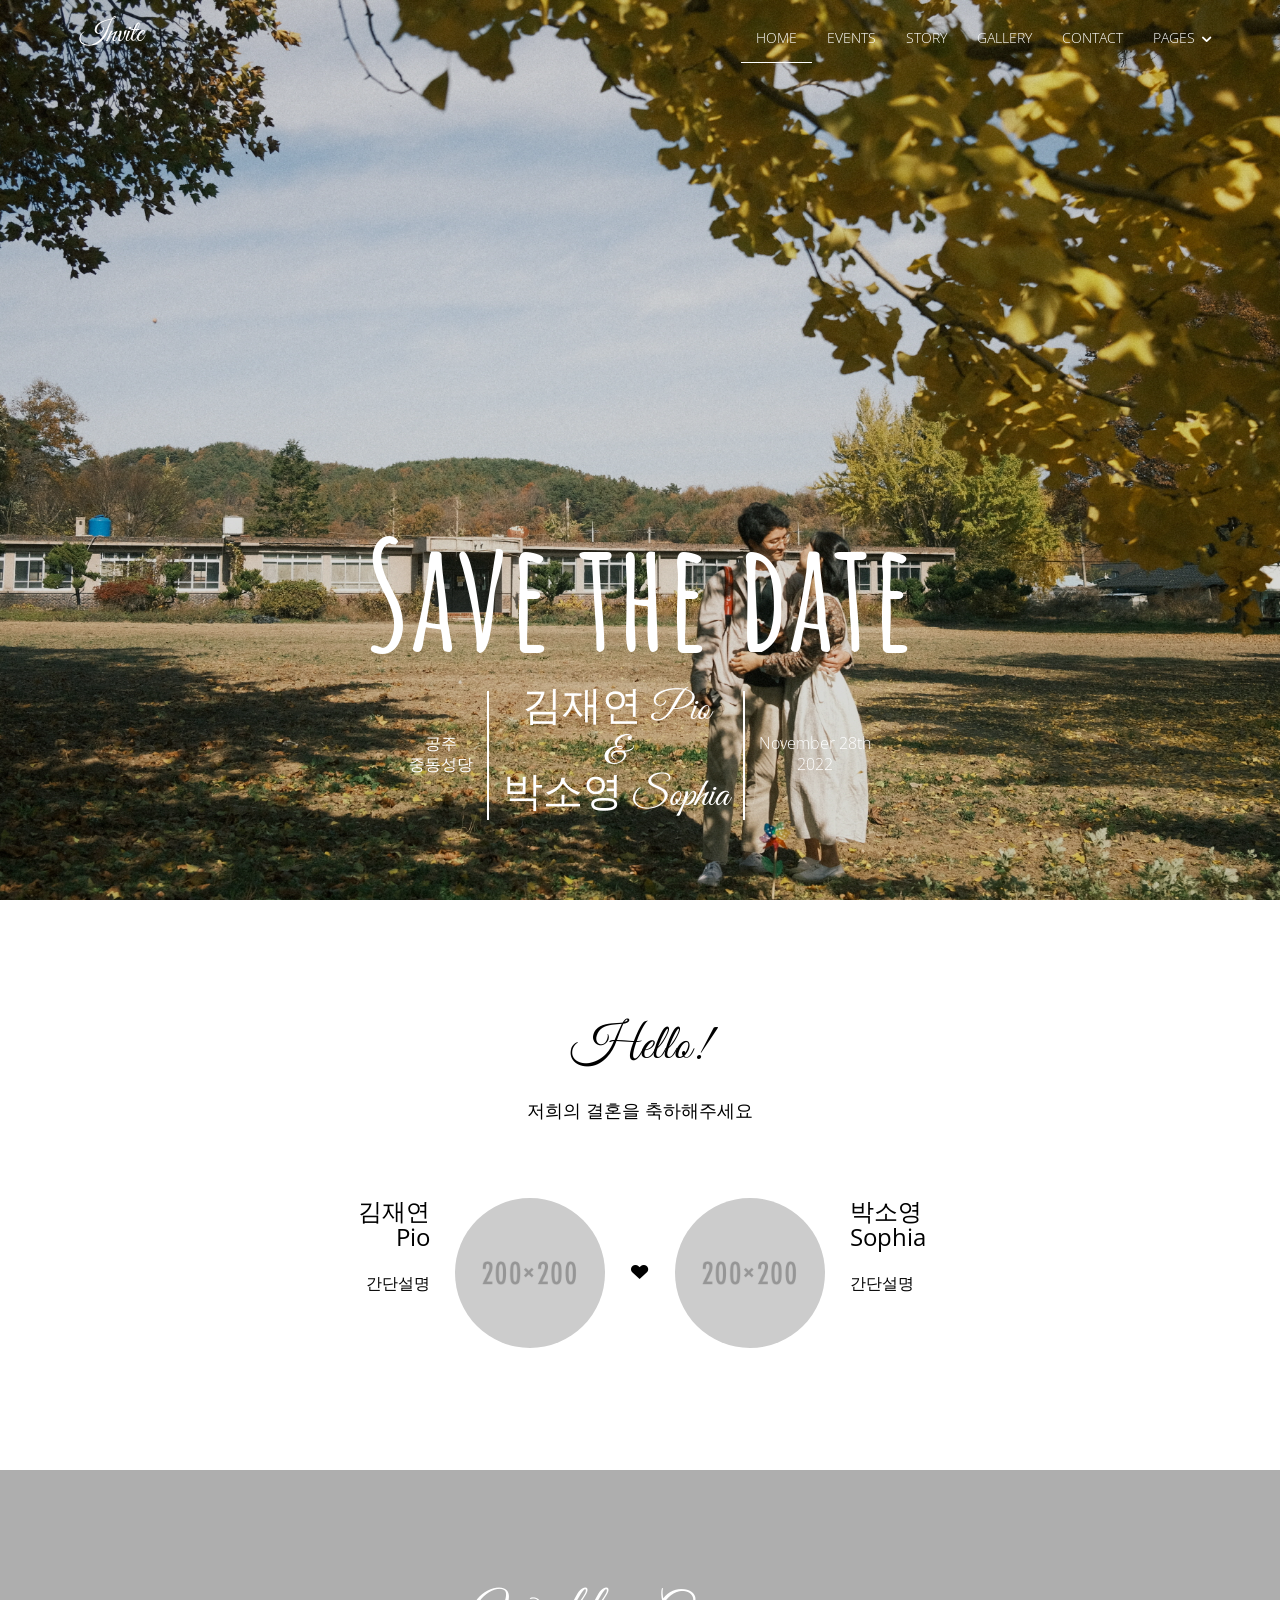
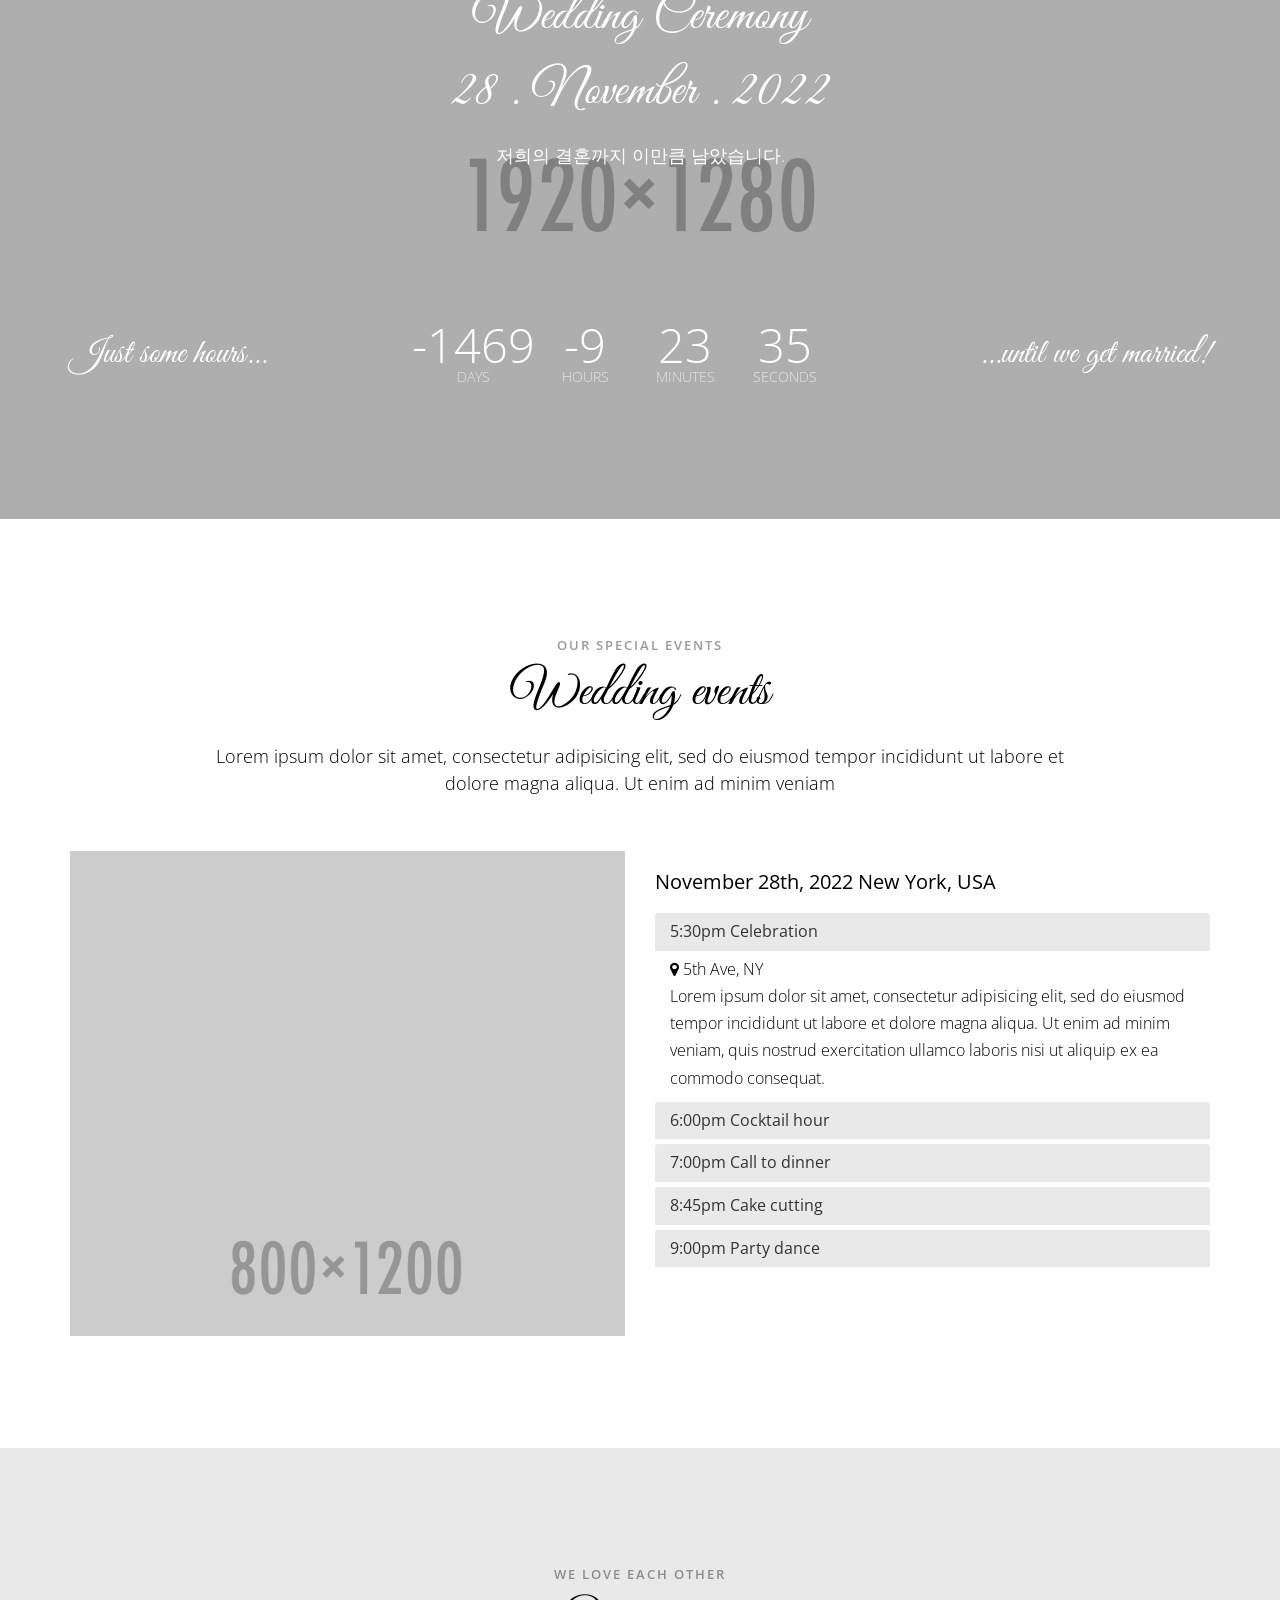
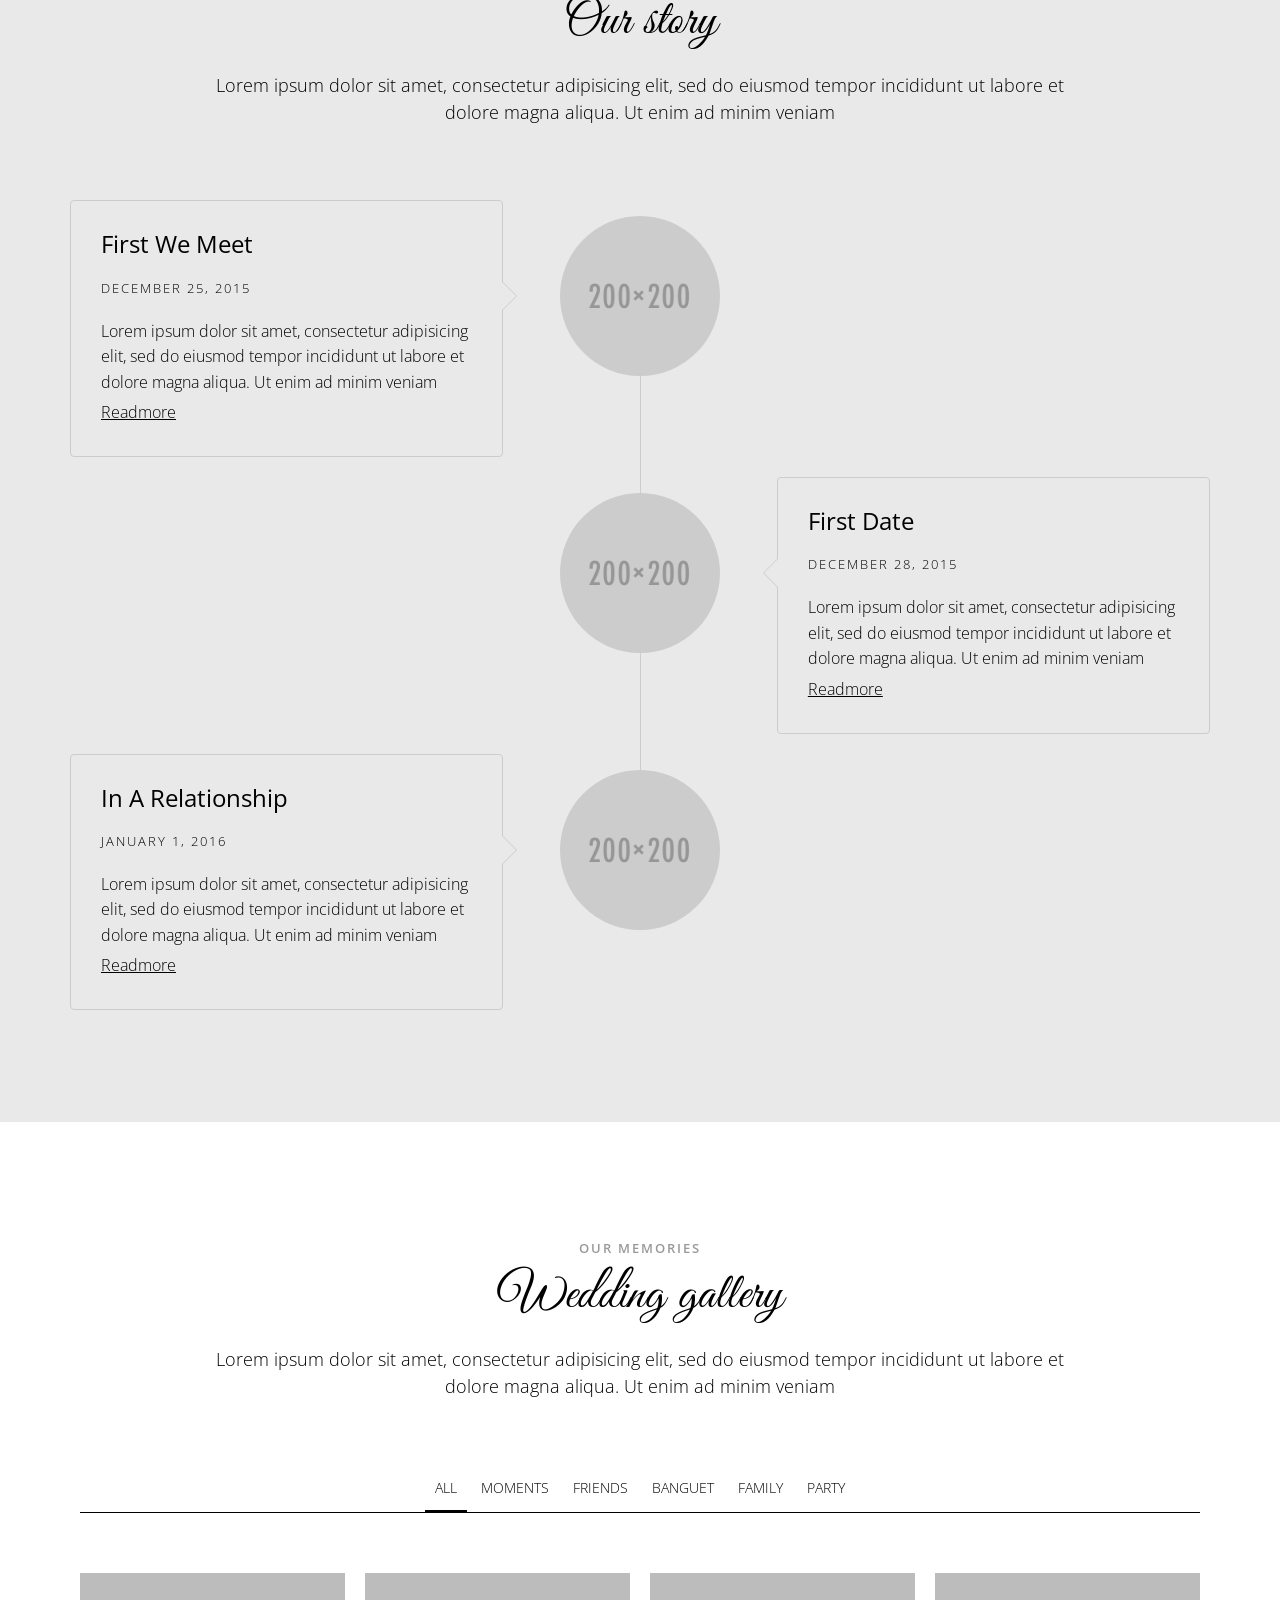
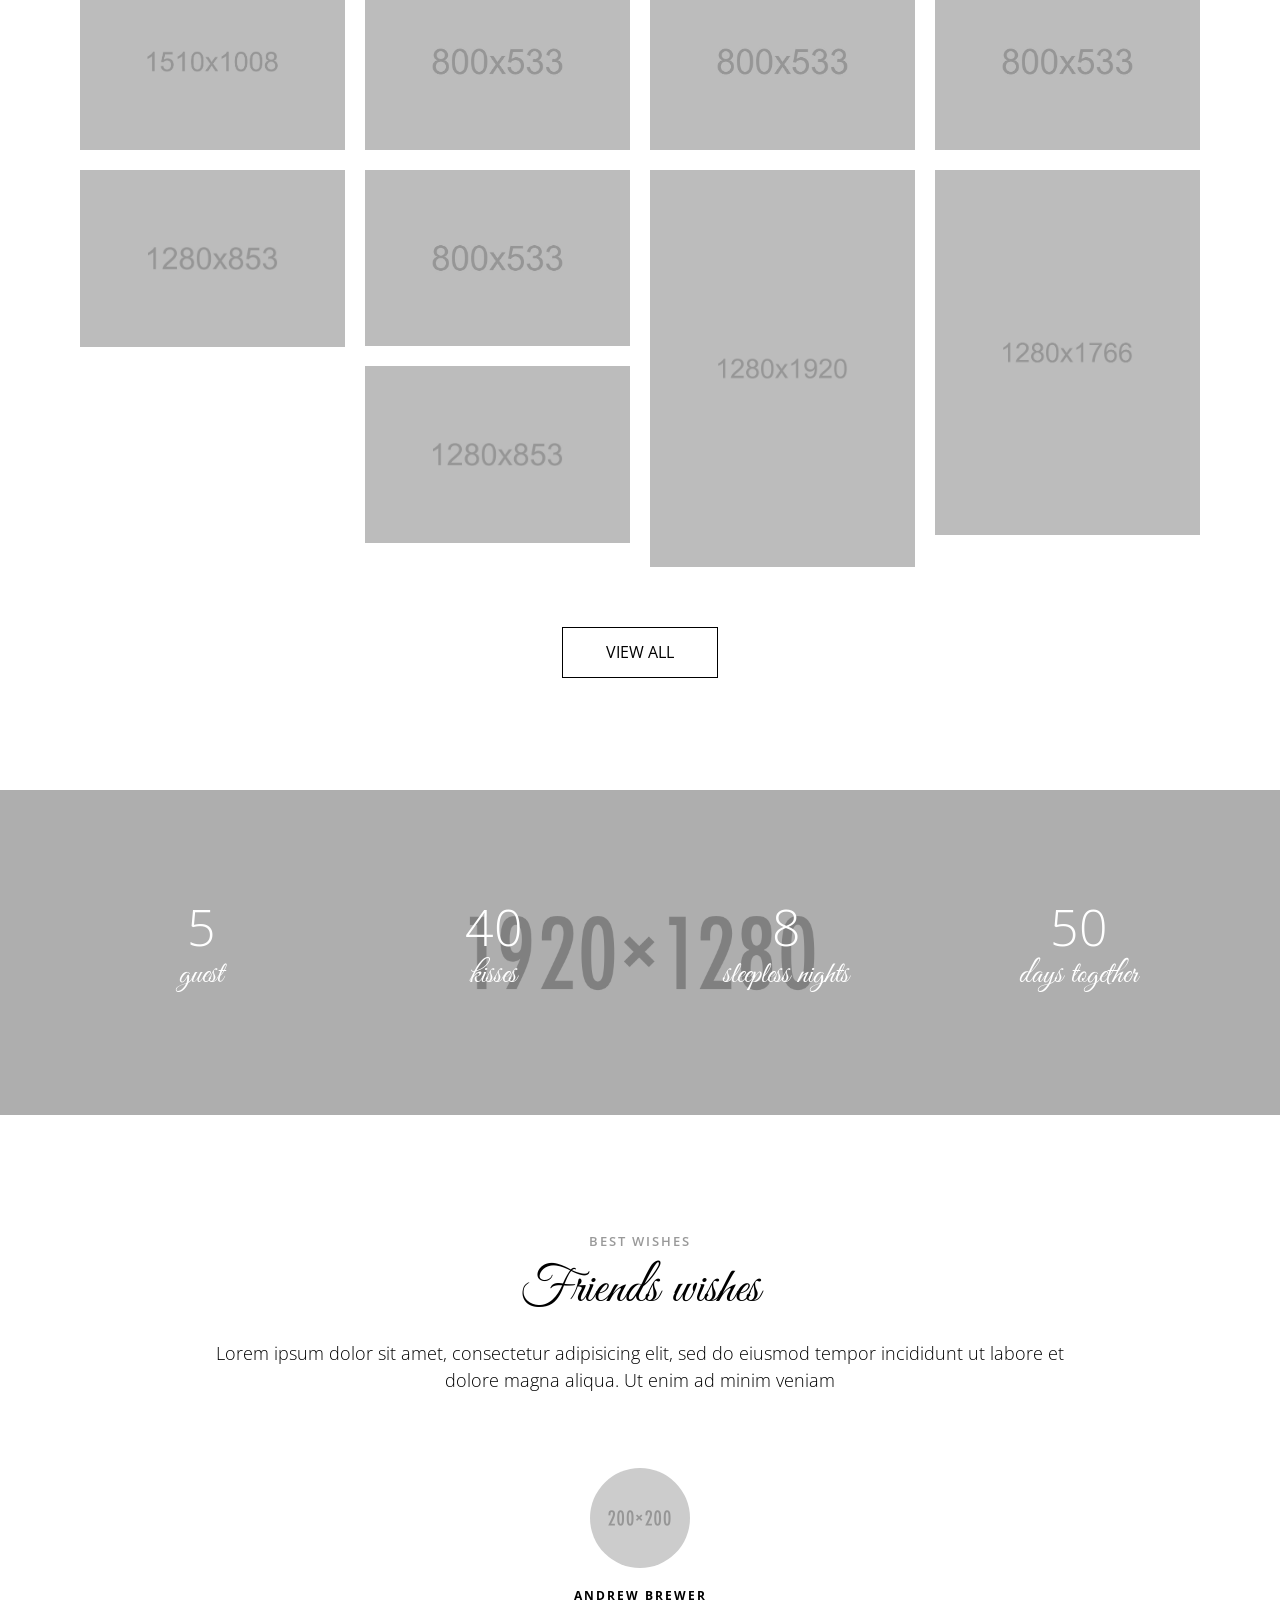
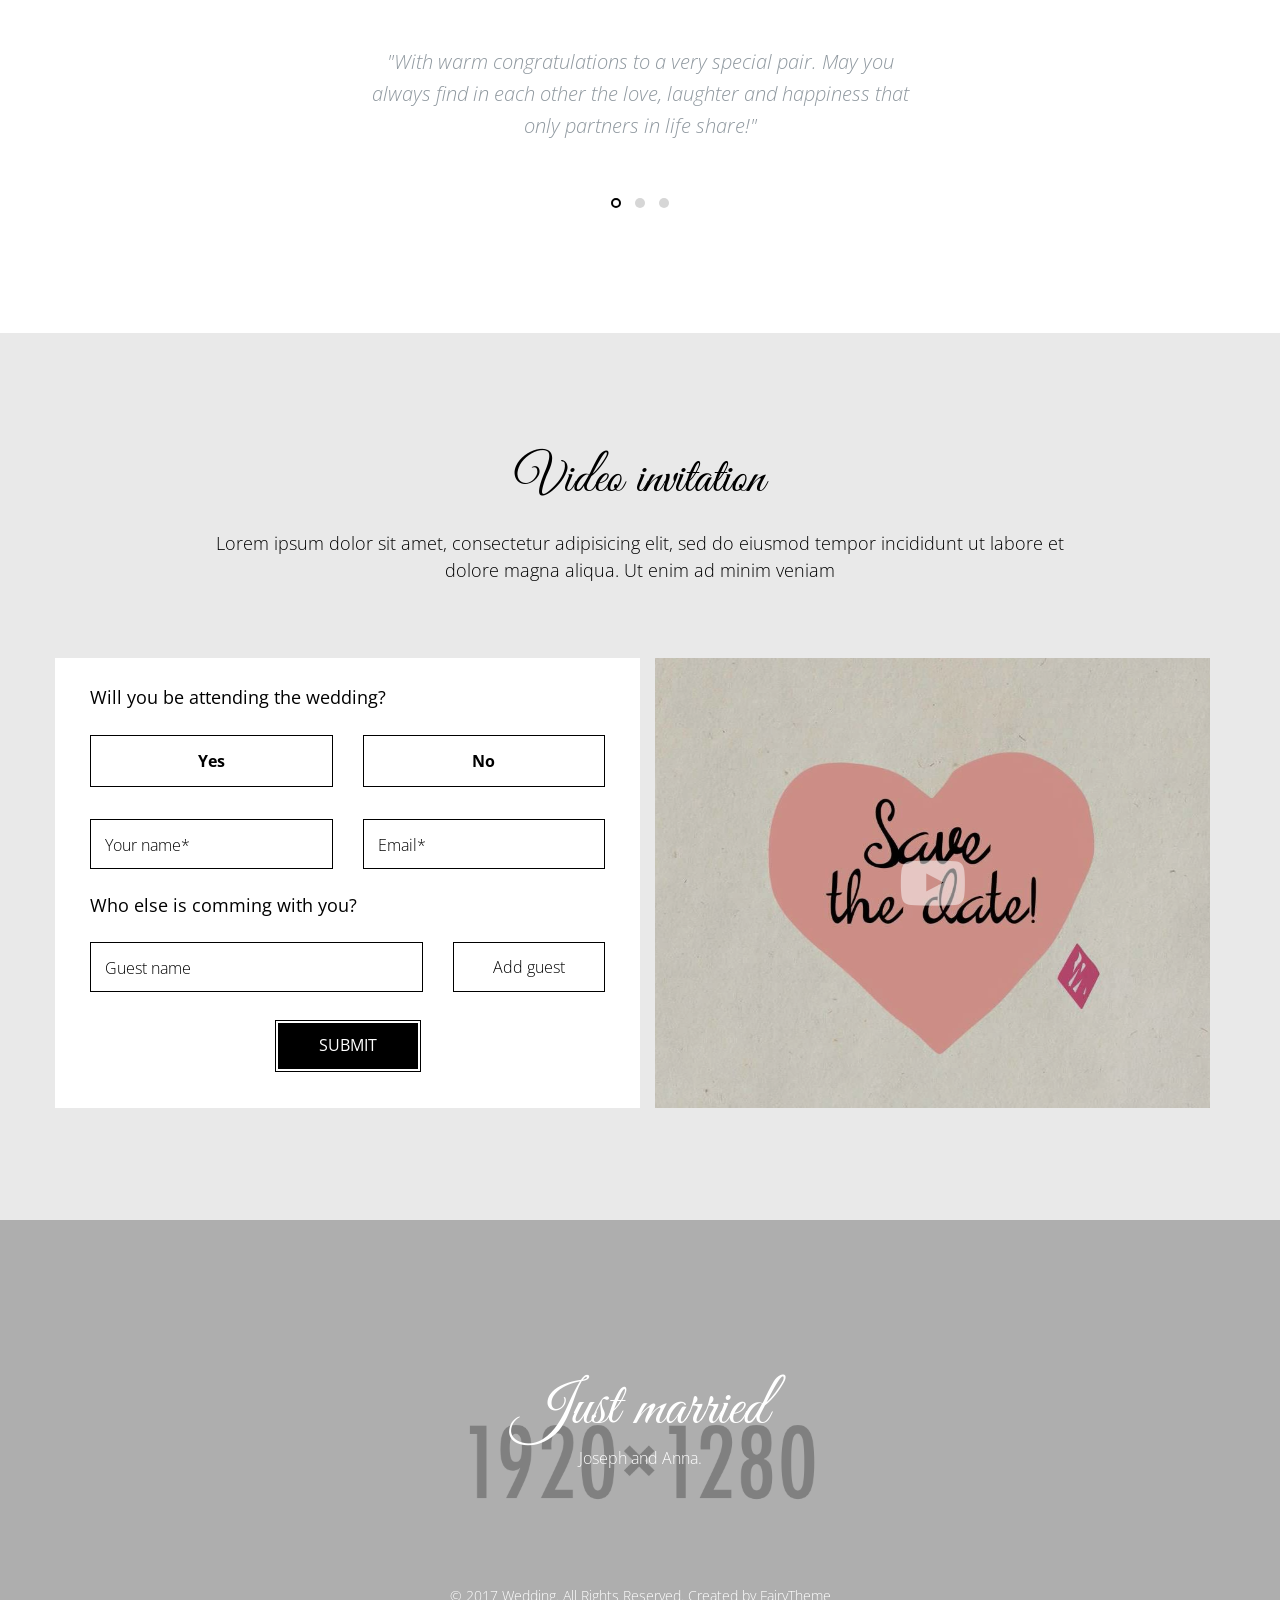
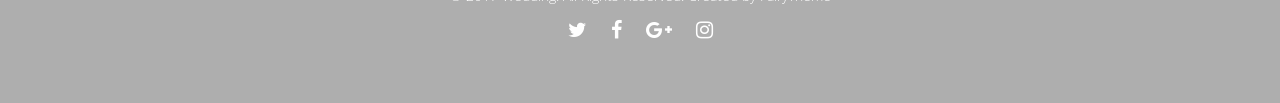
==== index.html @ 5aac1674 "Update index.html" ====
<!DOCTYPE html>
<!--[if lt IE 7]>      <html class="no-js lt-ie9 lt-ie8 lt-ie7"> <![endif]-->
<!--[if IE 7]>         <html class="no-js lt-ie9 lt-ie8"> <![endif]-->
<!--[if IE 8]>         <html class="no-js lt-ie9"> <![endif]-->
<!--[if gt IE 8]><!--> <html class="no-js"> <!--<![endif]-->
	<head>
	<meta charset="utf-8">
	<meta http-equiv="X-UA-Compatible" content="IE=edge">
	<title>박소영❤️김재연 - 우리 결혼해요</title>
	<meta name="viewport" content="width=device-width, initial-scale=1">
	<meta name="description" content="" />
	<meta name="keywords" content="" />
	<meta name="author" content="" />

	<!-- Facebook and Twitter integration -->
	<meta property="og:title" content=""/>
	<meta property="og:image" content=""/>
	<meta property="og:url" content=""/>
	<meta property="og:site_name" content=""/>
	<meta property="og:description" content=""/>
	<meta name="twitter:title" content="" />
	<meta name="twitter:image" content="" />
	<meta name="twitter:url" content="" />
	<meta name="twitter:card" content="" />

	<link href="https://fonts.googleapis.com/css2?family=Open+Sans:wght@300;400&display=swap" rel="stylesheet">
	<link href='https://fonts.googleapis.com/css?family=Pacifico%7CWork+Sans:400,300,600,400italic,700%7CAmatic+SC:400,700&amp;subset=latin-ext' rel='stylesheet' type='text/css'>	
	<!-- Animate.css -->
	<link rel="stylesheet" href="css/vendor/animate.css">
	<!-- Icomoon Icon Fonts-->
	<link rel="stylesheet" href="css/vendor/icomoon.css">
	<link rel="stylesheet" type="text/css" href="fonts/font-awesome-4.7.0/css/font-awesome.min.css">
	<!-- Bootstrap  -->
	<link rel="stylesheet" href="css/vendor/bootstrap.min.css">
	<!-- Magnific Popup -->
	<link rel="stylesheet" href="css/vendor/magnific-popup.css">
	<!-- Owl Carousel  -->
	<link rel="stylesheet" href="css/vendor/owl.carousel.min.css">
	<link rel="stylesheet" href="css/vendor/owl.theme.default.min.css">
	<!-- Lightbox -->
	<link rel="stylesheet" href="css/vendor/lightbox.min.css">

	<!-- Theme style  -->
	<link rel="stylesheet" href="css/main.css">

	</head>

<body data-spy="scroll" data-target=".navbar" data-offset="50">
	<div class="loader"></div>
	<div class="main">
		<!-- Navigation -->
		<nav class="navbar" data-spy="affix" data-options="scrolltop:false">
			<div class="container">
				<div class="row">
					<div class="col-xs-2">
						<div id="logo"><a href="index.html">Invite</a></div>
					</div>
					<div class="col-xs-10 menu-2">
						<ul class="nav navbar-nav navbar-right">
							<li class="active">
								<a class="page-scroll" href="#header">Home</a>
							</li>
							<li>
								<a class="page-scroll" href="#events">Events</a>
							</li>
							<li>
								<a class="page-scroll" href="#couple-story">Story</a>
							</li>
							<li>
								<a class="page-scroll" href="#gallery">Gallery</a>
							</li>
							<li>
								<a class="page-scroll" href="#invitation">Contact</a>
							</li>
							<li class="has-dropdown">
								<a href="#">Pages</a>
								<ul class="dropdown">
									<li><a href="about.html">About us</a></li>
									<li><a href="gallery.html">Gallery</a></li>
									<li><a href="rsvp.html">RSVP</a></li>
									<li><a href="gallery-single.html">Single Albom</a></li>
									<li><a href="blog.html">Blog page</a></li>
									<li><a href="single-post.html">Post with aside</a></li>
									<li><a href="single-post-2.html">Post without aside</a></li>
								</ul>
							</li>
						</ul>
					</div>
				</div>
			</div>
		</nav>
		<!-- Header -->
		<section id="header" class="cover" data-parallax="scroll" data-image-src="img/header-bg.jpg">
			<div class="overlay"></div>
			<div class="container">
				<div class="row">
					<div class="col-md-12 text-center">
						<div class="display-t">
							<div class="display-tc animated">
								<h1>Save the date</h1>
								<div class="banner-text">
									<span class="banner-text_city"><br><br>공주 <br>중동성당</span>
									<span class="banner-text_names">김재연 Pio<br>&<br>박소영 Sophia</span>
									<span class="banner-text_date"><br><br>November 28th <br>2022</span>
								</div>
							</div>
						</div>
					</div>
				</div>
			</div>
		</section>
		<!-- Section About-us -->
		<section id="couple" class="section couple">
			<div class="container">
				<div class="row">
					<div class="col-md-12 text-center heading">
						<h2>Hello!</h2>
						<p>저희의 결혼을 축하해주세요</p>
					</div>
				</div>
				<div class="row couple-wrap">
					<div class="groom-wrap col-md-6 clearfix">
						<div class="groom">
							<img src="img/groom.jpg" alt="groom" class="img-responsive">
						</div>
						<div class="desc-groom">
							<h3>김재연<br>Pio</h3>
							<p>간단설명</p>
						</div>
					</div>
					<p class="heart text-center"><i class="icon-heart2"></i></p>
					<div class="bride-wrap col-md-6">
						<div class="bride">
							<img src="img/bride.jpg" alt="groom" class="img-responsive">
						</div>
						<div class="desc-bride">
							<h3>박소영<br>Sophia</h3>
							<p>간단설명</p>
						</div>
					</div>
				</div>
			</div>
		</section>
		<!-- Section Countdown -->
		<section class="countdown bg section text-center">
			<div class="overlay"></div>
			<div class="container">
				<div class="row">
					<div class="heading col-sm-12">
						<h2>Wedding Ceremony<br>
							28 . November . 2022
						</h2>
						<p>저희의 결혼까지 이만큼 남았습니다. </p>
					</div>
					<div class="col-sm-12">
						<div id="timer" class="timer text-center">
							<div class="timer-item timer-item_text">
								Just some hours...
							</div>
							<div class="timer-item_digits">
								<div class="timer-item">
									<div>
										<span class="days digit"></span>
										<div class="smalltext">days</div>
									</div>
								</div>
								<div class="timer-item">
									<div>
										<span class="hours digit"></span>
										<div class="smalltext">hours</div>
									</div>
								</div>
								<div class="timer-item">
									<div>
										<span class="minutes digit"></span>
										<div class="smalltext">minutes</div>
									</div>
								</div>
								<div class="timer-item">
									<div>
										<span class="seconds digit"></span>
										<div class="smalltext">seconds</div>
									</div>
								</div>
							</div>
							<div class="timer-item timer-item_text">
								...until we get married!
							</div>
						</div>
					</div>
				</div>
			</div>
		</section>
		<!-- Section Events -->
		<section id="events" class="events-accordion section">
			<div class="container">
				<div class="row">
					<div class="col-md-12 text-center heading">
						<span>Our Special Events</span>
						<h2>Wedding events</h2>
						<p>Lorem ipsum dolor sit amet, consectetur adipisicing elit, sed do eiusmod tempor incididunt ut labore et dolore magna aliqua. Ut enim ad minim veniam</p>
					</div>
				</div>
				<div class="row">
					<div class="col-sm-6">
						<div class="panel-group" id="accordion-img">
							<div class="panel panel-default">
								<div id="collapse10" class="panel-collapse collapse in">
									<img src="img/event1.jpg" alt="">
								</div>
							</div>
							<div class="panel panel-default">
								<div id="collapse20" class="panel-collapse collapse">
									<img src="img/event2.jpg" alt="">
								</div>
							</div>
							<div class="panel panel-default">
								<div id="collapse30" class="panel-collapse collapse">
									<img src="img/event3.jpg" alt="">
								</div>
							</div>
							<div class="panel panel-default">
								<div id="collapse40" class="panel-collapse collapse">
									<img src="img/event4.jpg" alt="">
								</div>
							</div>
							<div class="panel panel-default">
								<div id="collapse50" class="panel-collapse collapse">
									<img src="img/event5.jpg" alt="">
								</div>
							</div>
						</div>
					</div>
					<div class="col-sm-6">
						<h3>November 28th, 2022 New York, USA</h3>
						<div class="panel-group" id="accordion">
							<div class="panel panel-default">
								<div class="panel-heading">
									<h4 class="panel-title">
									<a data-toggle="collapse" data-parent="#accordion" href="#collapse1">
									5:30pm Celebration</a>
									</h4>
								</div>
								<div id="collapse1" class="panel-collapse collapse in">
									<div class="panel-place">
										<i class="fa fa-map-marker" aria-hidden="true"></i>
										<span>5th Ave, NY</span>
									</div>
									<div class="panel-body">
									Lorem ipsum dolor sit amet, consectetur adipisicing elit,
									sed do eiusmod tempor incididunt ut labore et dolore magna aliqua. Ut enim ad
									minim veniam, quis nostrud exercitation ullamco laboris nisi ut aliquip ex ea
									commodo consequat.</div>
								</div>
							</div>
							<div class="panel panel-default">
								<div class="panel-heading">
									<h4 class="panel-title">
									<a data-toggle="collapse" data-parent="#accordion" href="#collapse2">
									6:00pm Cocktail hour</a>
									</h4>
								</div>
								<div id="collapse2" class="panel-collapse collapse">
									<div class="panel-place">
										<i class="fa fa-map-marker" aria-hidden="true"></i>
										<span>5th Ave, NY</span>
									</div>
									<div class="panel-body">Lorem ipsum dolor sit amet, consectetur adipisicing elit,
									sed do eiusmod tempor incididunt ut labore et dolore magna aliqua. Ut enim ad
									minim veniam, quis nostrud exercitation ullamco laboris nisi ut aliquip ex ea
									commodo consequat.</div>
								</div>
							</div>
							<div class="panel panel-default">
								<div class="panel-heading">
									<h4 class="panel-title">
									<a data-toggle="collapse" data-parent="#accordion" href="#collapse3">
									7:00pm Call to dinner</a>
									</h4>
								</div>
								<div id="collapse3" class="panel-collapse collapse">
									<div class="panel-place">
										<i class="fa fa-map-marker" aria-hidden="true"></i>
										<span>5th Ave, NY</span>
									</div>
									<div class="panel-body">Lorem ipsum dolor sit amet, consectetur adipisicing elit,
									sed do eiusmod tempor incididunt ut labore et dolore magna aliqua. Ut enim ad
									minim veniam, quis nostrud exercitation ullamco laboris nisi ut aliquip ex ea
									commodo consequat.</div>
								</div>
							</div>
							<div class="panel panel-default">
								<div class="panel-heading">
									<h4 class="panel-title">
									<a data-toggle="collapse" data-parent="#accordion" href="#collapse4">
									8:45pm Cake cutting</a>
									</h4>
								</div>
								<div id="collapse4" class="panel-collapse collapse">
									<div class="panel-place">
										<i class="fa fa-map-marker" aria-hidden="true"></i>
										<span>5th Ave, NY</span>
									</div>
									<div class="panel-body">Lorem ipsum dolor sit amet, consectetur adipisicing elit,
									sed do eiusmod tempor incididunt ut labore et dolore magna aliqua. Ut enim ad
									minim veniam, quis nostrud exercitation ullamco laboris nisi ut aliquip ex ea
									commodo consequat.</div>
								</div>
							</div>
							<div class="panel panel-default">
								<div class="panel-heading">
									<h4 class="panel-title">
									<a data-toggle="collapse" data-parent="#accordion" href="#collapse5">
									9:00pm Party dance</a>
									</h4>
								</div>
								<div id="collapse5" class="panel-collapse collapse">
									<div class="panel-place">
										<i class="fa fa-map-marker" aria-hidden="true"></i>
										<span>5th Ave, NY</span>
									</div>
									<div class="panel-body">Lorem ipsum dolor sit amet, consectetur adipisicing elit,
									sed do eiusmod tempor incididunt ut labore et dolore magna aliqua. Ut enim ad
									minim veniam, quis nostrud exercitation ullamco laboris nisi ut aliquip ex ea
									commodo consequat.</div>
								</div>
							</div>
						</div>
					</div>
				</div>
			</div>
		</section>
		<!-- Section Our-story -->
		<section id="couple-story" class="section couple-story section-gray">
			<div class="container">
				<div class="row">
					<div class="col-md-12 text-center heading">
						<span>We Love Each Other</span>
						<h2>Our story</h2>
						<p>Lorem ipsum dolor sit amet, consectetur adipisicing elit, sed do eiusmod tempor incididunt ut labore et dolore magna aliqua. Ut enim ad minim veniam</p>
					</div>
				</div>
				<div class="row">
					<div class="col-md-12 col-md-offset-0">
						<ul class="timeline animate-box">
							<li class="timeline-item animate-box">
								<div class="timeline-badge">
									<img src="img/story-1.jpg" alt="">
								</div>
								<div class="timeline-panel">
									<div class="timeline-heading">
										<h3 class="timeline-title">First We Meet</h3>
										<span class="date">December 25, 2015</span>
									</div>
									<div class="timeline-body">
										<p>Lorem ipsum dolor sit amet, consectetur adipisicing elit, sed do eiusmod tempor incididunt ut labore et dolore magna aliqua. Ut enim ad minim veniam</p>
									</div>
									<a href="single-post.html" class="timeline-readmore">Readmore</a>
								</div>
							</li>
							<li class="timeline-item animate-box">
								<div class="timeline-badge">
									<img src="img/story-2.jpg" alt="">
								</div>
								<div class="timeline-panel">
									<div class="timeline-heading">
										<h3 class="timeline-title">First Date</h3>
										<span class="date">December 28, 2015</span>
									</div>
									<div class="timeline-body">
										<p>Lorem ipsum dolor sit amet, consectetur adipisicing elit, sed do eiusmod tempor incididunt ut labore et dolore magna aliqua. Ut enim ad minim veniam</p>
									</div>
									<a href="single-post.html" class="timeline-readmore">Readmore</a>
								</div>
							</li>
							<li class="timeline-item animate-box">
								<div class="timeline-badge">
									<img src="img/story-3.jpg" alt="">
								</div>
								<div class="timeline-panel">
									<div class="timeline-heading">
										<h3 class="timeline-title">In A Relationship</h3>
										<span class="date">January 1, 2016</span>
									</div>
									<div class="timeline-body">
										<p>Lorem ipsum dolor sit amet, consectetur adipisicing elit, sed do eiusmod tempor incididunt ut labore et dolore magna aliqua. Ut enim ad minim veniam</p>
									</div>
									<a href="single-post.html" class="timeline-readmore">Readmore</a>
								</div>
							</li>
						</ul>
					</div>
				</div>
			</div>
		</section>
		<!-- Section Gallery -->
		<section id="gallery" class="section gallery">
			<div class="container">
				<div class="row">
					<div class="col-md-12 text-center heading">
						<span>Our Memories</span>
						<h2>Wedding gallery</h2>
						<p>Lorem ipsum dolor sit amet, consectetur adipisicing elit, sed do eiusmod tempor incididunt ut labore et dolore magna aliqua. Ut enim ad minim veniam</p>
					</div>
				</div>
				<div class="row">
					<div class="col-sm-12">
						<div class="button-group filters-button-group">
							<button class="button is-checked" data-filter="*">All</button>
							<button class="button" data-filter=".moments">moments</button>
							<button class="button" data-filter=".friends">friends</button>
							<button class="button" data-filter=".banguet">banguet</button>
							<button class="button" data-filter=".family">family</button>
							<button class="button" data-filter=".party">party</button>
						</div>
						<div class="grid grid--margin">
							<div class="grid-sizer"></div>
							<div class="grid-item grid-item--width moments friends">
								<a href="img/gallery-1.jpg" data-lightbox="roadtrip">
									<img src="img/gallery-1.jpg" alt="gallery">
								</a>
							</div>
							<div class="grid-item moments banguet party">
								<a href="img/gallery-2.jpg" data-lightbox="roadtrip">
									<img src="img/gallery-2.jpg" alt="gallery">
								</a>
							</div>
							<div class="grid-item friends moments party">
								<a href="img/gallery-3.jpg" data-lightbox="roadtrip">
									<img src="img/gallery-3.jpg" alt="gallery">
								</a>
							</div>
							<div class="grid-item banguet family">
								<a href="img/gallery-4.jpg" data-lightbox="roadtrip">
									<img src="img/gallery-4.jpg" alt="gallery">
								</a>
							</div>
							<div class="grid-item friends family">
								<a href="img/gallery-5.jpg" data-lightbox="roadtrip">
									<img src="img/gallery-5.jpg" alt="gallery">
								</a>
							</div>
							<div class="grid-item family party">
								<a href="img/gallery-10.jpg" data-lightbox="roadtrip">
									<img src="img/gallery-10.jpg" alt="gallery">
								</a>
							</div>
							<div class="grid-item moments family">
								<a href="img/gallery-7.jpg" data-lightbox="roadtrip">
									<img src="img/gallery-7.jpg" alt="gallery">
								</a>
							</div>
							<div class="grid-item banguet family">
								<a href="img/gallery-8.jpg" data-lightbox="roadtrip">
									<img src="img/gallery-8.jpg" alt="gallery">
								</a>
							</div>
							<div class="grid-item friends party">
								<a href="img/gallery-9.jpg" data-lightbox="roadtrip">
									<img src="img/gallery-9.jpg" alt="gallery">
								</a>
							</div>
						</div>
					</div>
					<div class="text-center">
						<a href="gallery-single.html" class="btn btn-outline btn-lg">View all</a>
					</div>
				</div> <!-- /.row -->
			</div>
		</section>
		<!-- Section Counter -->
		<section id="counter" class="section bg counter">
			<div class="overlay"></div>
			<div class="container">
				<div class="row">
					<div class="col-md-3 col-sm-6 animate-box">
						<div class="feature-center">
							<span class="counter-value js-counter" data-from="0" data-to="120" data-speed="5000" data-refresh-interval="50">1</span>
							<span class="counter-label">Guest</span>
						</div>
					</div>
					<div class="col-md-3 col-sm-6 animate-box">
						<div class="feature-center">
							<span class="counter-value js-counter" data-from="0" data-to="1000" data-speed="5000" data-refresh-interval="50">1</span>
							<span class="counter-label">Kisses</span>
						</div>
					</div>
					<div class="col-md-3 col-sm-6 animate-box">
						<div class="feature-center">
							<span class="counter-value js-counter" data-from="0" data-to="200" data-speed="5000" data-refresh-interval="50">1</span>
							<span class="counter-label">Sleepless nights</span>
						</div>
					</div>
					<div class="col-md-3 col-sm-6 animate-box">
						<div class="feature-center">
							<span class="counter-value js-counter" data-from="0" data-to="1250" data-speed="5000" data-refresh-interval="50">1</span>
							<span class="counter-label">Days together</span>
						</div>
					</div>
				</div>
			</div>
		</section>
		<!-- Section Testimonials -->
		<section id="testimonials" class="section testimonials">
			<div class="container">
				<div class="row">
					<div class="row">
						<div class="col-md-12 text-center heading">
							<span>Best Wishes</span>
							<h2>Friends wishes</h2>
							<p>Lorem ipsum dolor sit amet, consectetur adipisicing elit, sed do eiusmod tempor incididunt ut labore et dolore magna aliqua. Ut enim ad minim veniam</p>
						</div>
					</div>
					<div class="row">
						<div class="col-md-12">
							<div class="wrap-testimony">
								<div class="owl-carousel-fullwidth">
									<div class="item">
										<div class="testimony-slide active text-center">
											<figure>
												<img src="img/friend-1.jpg" alt="user">
											</figure>
											<span>Andrew Brewer</span>
											<blockquote>
												<p>"With warm congratulations to a very special pair. May you always find in each other the love, laughter and happiness that only partners in life share!"</p>
											</blockquote>
										</div>
									</div>
									<div class="item">
										<div class="testimony-slide active text-center">
											<figure>
												<img src="img/friend-2.jpg" alt="user">
											</figure>
											<span>Theodore Hamilton</span>
											<blockquote>
												<p>"True love stories never end! Happy wedding day and may there be many more chapters in the wonderful story of your love for one another."</p>
											</blockquote>
										</div>
									</div>
									<div class="item">
										<div class="testimony-slide active text-center">
											<figure>
												<img src="img/friend-3.jpg" alt="user">
											</figure>
											<span>Maria J. Taylor</span>
											<blockquote>
												<p>"A wedding wish for two special person: love is best when shared by two. You know that together you are stronger, together you are one. Have a wonderful married life!"</p>
											</blockquote>
										</div>
									</div>
								</div>
							</div>
						</div>
					</div>
				</div>
			</div>
		</section>
		<!-- Section Video invitation -->
		<section id="invitation" class="section invitation section-gray">
			<div class="container">
				<div class="row">
					<div class="col-md-12 text-center heading">
						<h2>Video invitation</h2>
						<p>Lorem ipsum dolor sit amet, consectetur adipisicing elit, sed do eiusmod tempor incididunt ut labore et dolore magna aliqua. Ut enim ad minim veniam</p>
					</div>
				</div>
				<div class="row h-flex-md">
					<div class="form-wrapper col-md-6">
						<form action="form.php" id="contact-form" class="form-horizontal" method="post">
							<h3 class="invitation_heading">Will you be attending the wedding?</h3>
							<div class="row">
								<div class="form-field switch-field col-sm-12">
									<input type="radio" name="rdo" id="yes" value="Yes"/>
									<input type="radio" name="rdo" id="no" value="No"/>
									<div class="switch">
										<label for="yes">Yes</label>
										<label for="no">No</label>
										<span></span>
									</div>
								</div>
							</div>
							<div class="row">
								<div id="name-field" class="form-field col-sm-6">
									<label for="form-name" class="control-label">Your name*</label>
									<input type="text" class="form-control" id="form-name" name="form-name" required="">
								</div>
								<div id="email-field" class="form-field col-sm-6">
									<label for="form-email" class="control-label">Email*</label>
									<input type="email" class="form-control" id="form-email" name="form-email" required="">
								</div>
							</div>
							<h3 class="invitation_heading">Who else is comming with you?</h3>
							<div class="row">
								<div id="guest-name-field" class="form-field col-sm-8">
									<label for="form-guest-name" class="control-label">Guest name</label>
									<input type="text" class="form-control" id="form-guest-name" name="form-name">
								</div>
								<div class="form-field col-sm-4 text-center">
									<button type="button" class="add-button">Add guest</button>
								</div>
							</div>
							<div class="row">
								<div class="guest-list form-field col-sm-12"></div>
							</div>
							<div class="row">
								<div class="col-sm-12 text-center">
									<button type="submit" class="btn btn-outline-black btn-lg send-button">Submit</button>
								</div>
							</div>
						</form>
					</div>

					<div class="col-md-6">
						<div class="video bg">
							<a href="https://www.youtube.com/watch?v=KPi8uXHRfYg" class="popup-youtube">
								<i class="fa fa-youtube-play fa-4x"></i>
							</a>
							<div class="overlay"></div>
						</div>
					</div>
				</div>
			</div>
		</section>
		<!-- Section banner-bottom -->
		<section class="bg section banner banner_bottom">
		    <div class="overlay"></div>
		    <div class="container">
		        <div class="row">
		            <div class="col-md-12 text-center">
		                <h2>Just married</h2>
		                <p>Joseph and Anna.</p>
		            </div>
		        </div>
		        <div class="row copyright">
		            <div class="col-md-12 text-center">
		                <p>
		                    <small class="block">&copy; 2017 Wedding. All Rights Reserved.</small>
		                    <small class="block">Created by <a href="#" target="_blank">FairyTheme</a></small>
		                </p>
		                <ul class="social-icons">
		                    <li><a href="#"><i class="fa fa-twitter"></i></a></li>
		                    <li><a href="#"><i class="fa fa-facebook"></i></a></li>
		                    <li><a href="#"><i class="fa fa-google-plus"></i></a></li>
		                    <li><a href="#"><i class="fa fa-instagram"></i></a></li>
		                </ul>
		            </div>
		        </div>
		    </div>
		</section>
	</div>
	<!-- Modernizr JS -->
	<script src="js/vendor/modernizr-2.6.2.min.js"></script>
	<!-- FOR IE9 below -->
	<!--[if lt IE 9]>
	<script src="js/vendor/respond.min.js"></script>
	<![endif]-->
	<!-- jQuery -->
	<script src="js/vendor/jquery.min.js"></script>
	<!-- jQuery Easing -->
	<script src="js/vendor/jquery.easing.1.3.js"></script>
	<!-- Bootstrap -->
	<script src="js/vendor/bootstrap.min.js"></script>
	<!-- Waypoints -->
	<script src="js/vendor/jquery.waypoints.min.js"></script>
	<!-- Carousel -->
	<script src="js/vendor/owl.carousel.min.js"></script>
	<!-- countTo -->
	<script src="js/vendor/jquery.countTo.js"></script>
	<!-- Parallax -->
	<script src="js/vendor/parallax.min.js"></script>
	<!-- Magnific Popup -->
	<script src="js/vendor/jquery.magnific-popup.min.js"></script>
	<script src="js/vendor/magnific-popup-options.js"></script>
	<script src="js/vendor/lightbox.min.js"></script>
	<script src="js/vendor/isotope.pkgd.min.js"></script>
	<script src="js/vendor/imagesloaded.pkgd.min.js"></script>
	<!-- Main -->
	<script src="js/main.js"></script>
</body>
</html>
---- css/vendor/icomoon.css ----
@font-face {
  font-family: 'icomoon';
  src:  url('../fonts/icomoon/icomoon.eot?6iuir');
  src:  url('../fonts/icomoon/icomoon.eot?6iuir#iefix') format('embedded-opentype'),
    url('../fonts/icomoon/icomoon.ttf?6iuir') format('truetype'),
    url('../fonts/icomoon/icomoon.woff?6iuir') format('woff'),
    url('../fonts/icomoon/icomoon.svg?6iuir#icomoon') format('svg');
  font-weight: normal;
  font-style: normal;
}
[class^="icon-"], [class*=" icon-"] {
  /* use !important to prevent issues with browser extensions that change fonts */
  font-family: 'icomoon' !important;
  speak: none;
  font-style: normal;
  font-weight: normal;
  font-variant: normal;
  text-transform: none;
  line-height: 1;
  /* Better Font Rendering =========== */
  -webkit-font-smoothing: antialiased;
  -moz-osx-font-smoothing: grayscale;
}
.icon-eye:before {
  content: "\e000";
}
.icon-paper-clip:before {
  content: "\e001";
}
.icon-mail:before {
  content: "\e002";
}
.icon-toggle:before {
  content: "\e003";
}
.icon-layout:before {
  content: "\e004";
}
.icon-link:before {
  content: "\e005";
}
.icon-bell:before {
  content: "\e006";
}
.icon-lock:before {
  content: "\e007";
}
.icon-unlock:before {
  content: "\e008";
}
.icon-ribbon:before {
  content: "\e009";
}
.icon-image:before {
  content: "\e010";
}
.icon-signal:before {
  content: "\e011";
}
.icon-target:before {
  content: "\e012";
}
.icon-clipboard:before {
  content: "\e013";
}
.icon-clock:before {
  content: "\e014";
}
.icon-watch:before {
  content: "\e015";
}
.icon-air-play:before {
  content: "\e016";
}
.icon-camera:before {
  content: "\e017";
}
.icon-video:before {
  content: "\e018";
}
.icon-disc:before {
  content: "\e019";
}
.icon-printer:before {
  content: "\e020";
}
.icon-monitor:before {
  content: "\e021";
}
.icon-server:before {
  content: "\e022";
}
.icon-cog:before {
  content: "\e023";
}
.icon-heart:before {
  content: "\e024";
}
.icon-paragraph:before {
  content: "\e025";
}
.icon-align-justify:before {
  content: "\e026";
}
.icon-align-left:before {
  content: "\e027";
}
.icon-align-center:before {
  content: "\e028";
}
.icon-align-right:before {
  content: "\e029";
}
.icon-book:before {
  content: "\e030";
}
.icon-layers:before {
  content: "\e031";
}
.icon-stack:before {
  content: "\e032";
}
.icon-stack-2:before {
  content: "\e033";
}
.icon-paper:before {
  content: "\e034";
}
.icon-paper-stack:before {
  content: "\e035";
}
.icon-search:before {
  content: "\e036";
}
.icon-zoom-in:before {
  content: "\e037";
}
.icon-zoom-out:before {
  content: "\e038";
}
.icon-reply:before {
  content: "\e039";
}
.icon-circle-plus:before {
  content: "\e040";
}
.icon-circle-minus:before {
  content: "\e041";
}
.icon-circle-check:before {
  content: "\e042";
}
.icon-circle-cross:before {
  content: "\e043";
}
.icon-square-plus:before {
  content: "\e044";
}
.icon-square-minus:before {
  content: "\e045";
}
.icon-square-check:before {
  content: "\e046";
}
.icon-square-cross:before {
  content: "\e047";
}
.icon-microphone:before {
  content: "\e048";
}
.icon-record:before {
  content: "\e049";
}
.icon-skip-back:before {
  content: "\e050";
}
.icon-rewind:before {
  content: "\e051";
}
.icon-play:before {
  content: "\e052";
}
.icon-pause:before {
  content: "\e053";
}
.icon-stop:before {
  content: "\e054";
}
.icon-fast-forward:before {
  content: "\e055";
}
.icon-skip-forward:before {
  content: "\e056";
}
.icon-shuffle:before {
  content: "\e057";
}
.icon-repeat:before {
  content: "\e058";
}
.icon-folder:before {
  content: "\e059";
}
.icon-umbrella:before {
  content: "\e060";
}
.icon-moon:before {
  content: "\e061";
}
.icon-thermometer:before {
  content: "\e062";
}
.icon-drop:before {
  content: "\e063";
}
.icon-sun:before {
  content: "\e064";
}
.icon-cloud:before {
  content: "\e065";
}
.icon-cloud-upload:before {
  content: "\e066";
}
.icon-cloud-download:before {
  content: "\e067";
}
.icon-upload:before {
  content: "\e068";
}
.icon-download:before {
  content: "\e069";
}
.icon-location:before {
  content: "\e070";
}
.icon-location-2:before {
  content: "\e071";
}
.icon-map:before {
  content: "\e072";
}
.icon-battery:before {
  content: "\e073";
}
.icon-head:before {
  content: "\e074";
}
.icon-briefcase:before {
  content: "\e075";
}
.icon-speech-bubble:before {
  content: "\e076";
}
.icon-anchor:before {
  content: "\e077";
}
.icon-globe:before {
  content: "\e078";
}
.icon-box:before {
  content: "\e079";
}
.icon-reload:before {
  content: "\e080";
}
.icon-share:before {
  content: "\e081";
}
.icon-marquee:before {
  content: "\e082";
}
.icon-marquee-plus:before {
  content: "\e083";
}
.icon-marquee-minus:before {
  content: "\e084";
}
.icon-tag:before {
  content: "\e085";
}
.icon-power:before {
  content: "\e086";
}
.icon-command:before {
  content: "\e087";
}
.icon-alt:before {
  content: "\e088";
}
.icon-esc:before {
  content: "\e089";
}
.icon-bar-graph:before {
  content: "\e090";
}
.icon-bar-graph-2:before {
  content: "\e091";
}
.icon-pie-graph:before {
  content: "\e092";
}
.icon-star:before {
  content: "\e093";
}
.icon-arrow-left:before {
  content: "\e094";
}
.icon-arrow-right:before {
  content: "\e095";
}
.icon-arrow-up:before {
  content: "\e096";
}
.icon-arrow-down:before {
  content: "\e097";
}
.icon-volume:before {
  content: "\e098";
}
.icon-mute:before {
  content: "\e099";
}
.icon-content-right:before {
  content: "\e100";
}
.icon-content-left:before {
  content: "\e101";
}
.icon-grid:before {
  content: "\e102";
}
.icon-grid-2:before {
  content: "\e103";
}
.icon-columns:before {
  content: "\e104";
}
.icon-loader:before {
  content: "\e105";
}
.icon-bag:before {
  content: "\e106";
}
.icon-ban:before {
  content: "\e107";
}
.icon-flag:before {
  content: "\e108";
}
.icon-trash:before {
  content: "\e109";
}
.icon-expand:before {
  content: "\e110";
}
.icon-contract:before {
  content: "\e111";
}
.icon-maximize:before {
  content: "\e112";
}
.icon-minimize:before {
  content: "\e113";
}
.icon-plus:before {
  content: "\e114";
}
.icon-minus:before {
  content: "\e115";
}
.icon-check:before {
  content: "\e116";
}
.icon-cross:before {
  content: "\e117";
}
.icon-move:before {
  content: "\e118";
}
.icon-delete:before {
  content: "\e119";
}
.icon-menu:before {
  content: "\e120";
}
.icon-archive:before {
  content: "\e121";
}
.icon-inbox:before {
  content: "\e122";
}
.icon-outbox:before {
  content: "\e123";
}
.icon-file:before {
  content: "\e124";
}
.icon-file-add:before {
  content: "\e125";
}
.icon-file-subtract:before {
  content: "\e126";
}
.icon-help:before {
  content: "\e127";
}
.icon-open:before {
  content: "\e128";
}
.icon-ellipsis:before {
  content: "\e129";
}
.icon-add-to-list:before {
  content: "\e900";
}
.icon-classic-computer:before {
  content: "\e901";
}
.icon-controller-fast-backward:before {
  content: "\e902";
}
.icon-creative-commons-attribution:before {
  content: "\e903";
}
.icon-creative-commons-noderivs:before {
  content: "\e904";
}
.icon-creative-commons-noncommercial-eu:before {
  content: "\e905";
}
.icon-creative-commons-noncommercial-us:before {
  content: "\e906";
}
.icon-creative-commons-public-domain:before {
  content: "\e907";
}
.icon-creative-commons-remix:before {
  content: "\e908";
}
.icon-creative-commons-share:before {
  content: "\e909";
}
.icon-creative-commons-sharealike:before {
  content: "\e90a";
}
.icon-creative-commons:before {
  content: "\e90b";
}
.icon-document-landscape:before {
  content: "\e90c";
}
.icon-remove-user:before {
  content: "\e90d";
}
.icon-warning:before {
  content: "\e90e";
}
.icon-arrow-bold-down:before {
  content: "\e90f";
}
.icon-arrow-bold-left:before {
  content: "\e910";
}
.icon-arrow-bold-right:before {
  content: "\e911";
}
.icon-arrow-bold-up:before {
  content: "\e912";
}
.icon-arrow-down2:before {
  content: "\e913";
}
.icon-arrow-left2:before {
  content: "\e914";
}
.icon-arrow-long-down:before {
  content: "\e915";
}
.icon-arrow-long-left:before {
  content: "\e916";
}
.icon-arrow-long-right:before {
  content: "\e917";
}
.icon-arrow-long-up:before {
  content: "\e918";
}
.icon-arrow-right2:before {
  content: "\e919";
}
.icon-arrow-up2:before {
  content: "\e91a";
}
.icon-arrow-with-circle-down:before {
  content: "\e91b";
}
.icon-arrow-with-circle-left:before {
  content: "\e91c";
}
.icon-arrow-with-circle-right:before {
  content: "\e91d";
}
.icon-arrow-with-circle-up:before {
  content: "\e91e";
}
.icon-bookmark:before {
  content: "\e91f";
}
.icon-bookmarks:before {
  content: "\e920";
}
.icon-chevron-down:before {
  content: "\e921";
}
.icon-chevron-left:before {
  content: "\e922";
}
.icon-chevron-right:before {
  content: "\e923";
}
.icon-chevron-small-down:before {
  content: "\e924";
}
.icon-chevron-small-left:before {
  content: "\e925";
}
.icon-chevron-small-right:before {
  content: "\e926";
}
.icon-chevron-small-up:before {
  content: "\e927";
}
.icon-chevron-thin-down:before {
  content: "\e928";
}
.icon-chevron-thin-left:before {
  content: "\e929";
}
.icon-chevron-thin-right:before {
  content: "\e92a";
}
.icon-chevron-thin-up:before {
  content: "\e92b";
}
.icon-chevron-up:before {
  content: "\e92c";
}
.icon-chevron-with-circle-down:before {
  content: "\e92d";
}
.icon-chevron-with-circle-left:before {
  content: "\e92e";
}
.icon-chevron-with-circle-right:before {
  content: "\e92f";
}
.icon-chevron-with-circle-up:before {
  content: "\e930";
}
.icon-cloud2:before {
  content: "\e931";
}
.icon-controller-fast-forward:before {
  content: "\e932";
}
.icon-controller-jump-to-start:before {
  content: "\e933";
}
.icon-controller-next:before {
  content: "\e934";
}
.icon-controller-paus:before {
  content: "\e935";
}
.icon-controller-play:before {
  content: "\e936";
}
.icon-controller-record:before {
  content: "\e937";
}
.icon-controller-stop:before {
  content: "\e938";
}
.icon-controller-volume:before {
  content: "\e939";
}
.icon-dot-single:before {
  content: "\e93a";
}
.icon-dots-three-horizontal:before {
  content: "\e93b";
}
.icon-dots-three-vertical:before {
  content: "\e93c";
}
.icon-dots-two-horizontal:before {
  content: "\e93d";
}
.icon-dots-two-vertical:before {
  content: "\e93e";
}
.icon-download2:before {
  content: "\e93f";
}
.icon-emoji-flirt:before {
  content: "\e940";
}
.icon-flow-branch:before {
  content: "\e941";
}
.icon-flow-cascade:before {
  content: "\e942";
}
.icon-flow-line:before {
  content: "\e943";
}
.icon-flow-parallel:before {
  content: "\e944";
}
.icon-flow-tree:before {
  content: "\e945";
}
.icon-install:before {
  content: "\e946";
}
.icon-layers2:before {
  content: "\e947";
}
.icon-open-book:before {
  content: "\e948";
}
.icon-resize-100:before {
  content: "\e949";
}
.icon-resize-full-screen:before {
  content: "\e94a";
}
.icon-save:before {
  content: "\e94b";
}
.icon-select-arrows:before {
  content: "\e94c";
}
.icon-sound-mute:before {
  content: "\e94d";
}
.icon-sound:before {
  content: "\e94e";
}
.icon-trash2:before {
  content: "\e94f";
}
.icon-triangle-down:before {
  content: "\e950";
}
.icon-triangle-left:before {
  content: "\e951";
}
.icon-triangle-right:before {
  content: "\e952";
}
.icon-triangle-up:before {
  content: "\e953";
}
.icon-uninstall:before {
  content: "\e954";
}
.icon-upload-to-cloud:before {
  content: "\e955";
}
.icon-upload2:before {
  content: "\e956";
}
.icon-add-user:before {
  content: "\e957";
}
.icon-address:before {
  content: "\e958";
}
.icon-adjust:before {
  content: "\e959";
}
.icon-air:before {
  content: "\e95a";
}
.icon-aircraft-landing:before {
  content: "\e95b";
}
.icon-aircraft-take-off:before {
  content: "\e95c";
}
.icon-aircraft:before {
  content: "\e95d";
}
.icon-align-bottom:before {
  content: "\e95e";
}
.icon-align-horizontal-middle:before {
  content: "\e95f";
}
.icon-align-left2:before {
  content: "\e960";
}
.icon-align-right2:before {
  content: "\e961";
}
.icon-align-top:before {
  content: "\e962";
}
.icon-align-vertical-middle:before {
  content: "\e963";
}
.icon-archive2:before {
  content: "\e964";
}
.icon-area-graph:before {
  content: "\e965";
}
.icon-attachment:before {
  content: "\e966";
}
.icon-awareness-ribbon:before {
  content: "\e967";
}
.icon-back-in-time:before {
  content: "\e968";
}
.icon-back:before {
  content: "\e969";
}
.icon-bar-graph2:before {
  content: "\e96a";
}
.icon-battery2:before {
  content: "\e96b";
}
.icon-beamed-note:before {
  content: "\e96c";
}
.icon-bell2:before {
  content: "\e96d";
}
.icon-blackboard:before {
  content: "\e96e";
}
.icon-block:before {
  content: "\e96f";
}
.icon-book2:before {
  content: "\e970";
}
.icon-bowl:before {
  content: "\e971";
}
.icon-box2:before {
  content: "\e972";
}
.icon-briefcase2:before {
  content: "\e973";
}
.icon-browser:before {
  content: "\e974";
}
.icon-brush:before {
  content: "\e975";
}
.icon-bucket:before {
  content: "\e976";
}
.icon-cake:before {
  content: "\e977";
}
.icon-calculator:before {
  content: "\e978";
}
.icon-calendar:before {
  content: "\e979";
}
.icon-camera2:before {
  content: "\e97a";
}
.icon-ccw:before {
  content: "\e97b";
}
.icon-chat:before {
  content: "\e97c";
}
.icon-check2:before {
  content: "\e97d";
}
.icon-circle-with-cross:before {
  content: "\e97e";
}
.icon-circle-with-minus:before {
  content: "\e97f";
}
.icon-circle-with-plus:before {
  content: "\e980";
}
.icon-circle:before {
  content: "\e981";
}
.icon-circular-graph:before {
  content: "\e982";
}
.icon-clapperboard:before {
  content: "\e983";
}
.icon-clipboard2:before {
  content: "\e984";
}
.icon-clock2:before {
  content: "\e985";
}
.icon-code:before {
  content: "\e986";
}
.icon-cog2:before {
  content: "\e987";
}
.icon-colours:before {
  content: "\e988";
}
.icon-compass:before {
  content: "\e989";
}
.icon-copy:before {
  content: "\e98a";
}
.icon-credit-card:before {
  content: "\e98b";
}
.icon-credit:before {
  content: "\e98c";
}
.icon-cross2:before {
  content: "\e98d";
}
.icon-cup:before {
  content: "\e98e";
}
.icon-cw:before {
  content: "\e98f";
}
.icon-cycle:before {
  content: "\e990";
}
.icon-database:before {
  content: "\e991";
}
.icon-dial-pad:before {
  content: "\e992";
}
.icon-direction:before {
  content: "\e993";
}
.icon-document:before {
  content: "\e994";
}
.icon-documents:before {
  content: "\e995";
}
.icon-drink:before {
  content: "\e996";
}
.icon-drive:before {
  content: "\e997";
}
.icon-drop2:before {
  content: "\e998";
}
.icon-edit:before {
  content: "\e999";
}
.icon-email:before {
  content: "\e99a";
}
.icon-emoji-happy:before {
  content: "\e99b";
}
.icon-emoji-neutral:before {
  content: "\e99c";
}
.icon-emoji-sad:before {
  content: "\e99d";
}
.icon-erase:before {
  content: "\e99e";
}
.icon-eraser:before {
  content: "\e99f";
}
.icon-export:before {
  content: "\e9a0";
}
.icon-eye2:before {
  content: "\e9a1";
}
.icon-feather:before {
  content: "\e9a2";
}
.icon-flag2:before {
  content: "\e9a3";
}
.icon-flash:before {
  content: "\e9a4";
}
.icon-flashlight:before {
  content: "\e9a5";
}
.icon-flat-brush:before {
  content: "\e9a6";
}
.icon-folder-images:before {
  content: "\e9a7";
}
.icon-folder-music:before {
  content: "\e9a8";
}
.icon-folder-video:before {
  content: "\e9a9";
}
.icon-folder2:before {
  content: "\e9aa";
}
.icon-forward:before {
  content: "\e9ab";
}
.icon-funnel:before {
  content: "\e9ac";
}
.icon-game-controller:before {
  content: "\e9ad";
}
.icon-gauge:before {
  content: "\e9ae";
}
.icon-globe2:before {
  content: "\e9af";
}
.icon-graduation-cap:before {
  content: "\e9b0";
}
.icon-grid2:before {
  content: "\e9b1";
}
.icon-hair-cross:before {
  content: "\e9b2";
}
.icon-hand:before {
  content: "\e9b3";
}
.icon-heart-outlined:before {
  content: "\e9b4";
}
.icon-heart2:before {
  content: "\e9b5";
}
.icon-help-with-circle:before {
  content: "\e9b6";
}
.icon-help2:before {
  content: "\e9b7";
}
.icon-home:before {
  content: "\e9b8";
}
.icon-hour-glass:before {
  content: "\e9b9";
}
.icon-image-inverted:before {
  content: "\e9ba";
}
.icon-image2:before {
  content: "\e9bb";
}
.icon-images:before {
  content: "\e9bc";
}
.icon-inbox2:before {
  content: "\e9bd";
}
.icon-infinity:before {
  content: "\e9be";
}
.icon-info-with-circle:before {
  content: "\e9bf";
}
.icon-info:before {
  content: "\e9c0";
}
.icon-key:before {
  content: "\e9c1";
}
.icon-keyboard:before {
  content: "\e9c2";
}
.icon-lab-flask:before {
  content: "\e9c3";
}
.icon-landline:before {
  content: "\e9c4";
}
.icon-language:before {
  content: "\e9c5";
}
.icon-laptop:before {
  content: "\e9c6";
}
.icon-leaf:before {
  content: "\e9c7";
}
.icon-level-down:before {
  content: "\e9c8";
}
.icon-level-up:before {
  content: "\e9c9";
}
.icon-lifebuoy:before {
  content: "\e9ca";
}
.icon-light-bulb:before {
  content: "\e9cb";
}
.icon-light-down:before {
  content: "\e9cc";
}
.icon-light-up:before {
  content: "\e9cd";
}
.icon-line-graph:before {
  content: "\e9ce";
}
.icon-link2:before {
  content: "\e9cf";
}
.icon-list:before {
  content: "\e9d0";
}
.icon-location-pin:before {
  content: "\e9d1";
}
.icon-location2:before {
  content: "\e9d2";
}
.icon-lock-open:before {
  content: "\e9d3";
}
.icon-lock2:before {
  content: "\e9d4";
}
.icon-log-out:before {
  content: "\e9d5";
}
.icon-login:before {
  content: "\e9d6";
}
.icon-loop:before {
  content: "\e9d7";
}
.icon-magnet:before {
  content: "\e9d8";
}
.icon-magnifying-glass:before {
  content: "\e9d9";
}
.icon-mail2:before {
  content: "\e9da";
}
.icon-man:before {
  content: "\e9db";
}
.icon-map2:before {
  content: "\e9dc";
}
.icon-mask:before {
  content: "\e9dd";
}
.icon-medal:before {
  content: "\e9de";
}
.icon-megaphone:before {
  content: "\e9df";
}
.icon-menu2:before {
  content: "\e9e0";
}
.icon-message:before {
  content: "\e9e1";
}
.icon-mic:before {
  content: "\e9e2";
}
.icon-minus2:before {
  content: "\e9e3";
}
.icon-mobile:before {
  content: "\e9e4";
}
.icon-modern-mic:before {
  content: "\e9e5";
}
.icon-moon2:before {
  content: "\e9e6";
}
.icon-mouse:before {
  content: "\e9e7";
}
.icon-music:before {
  content: "\e9e8";
}
.icon-network:before {
  content: "\e9e9";
}
.icon-new-message:before {
  content: "\e9ea";
}
.icon-new:before {
  content: "\e9eb";
}
.icon-news:before {
  content: "\e9ec";
}
.icon-note:before {
  content: "\e9ed";
}
.icon-notification:before {
  content: "\e9ee";
}
.icon-old-mobile:before {
  content: "\e9ef";
}
.icon-old-phone:before {
  content: "\e9f0";
}
.icon-palette:before {
  content: "\e9f1";
}
.icon-paper-plane:before {
  content: "\e9f2";
}
.icon-pencil:before {
  content: "\e9f3";
}
.icon-phone:before {
  content: "\e9f4";
}
.icon-pie-chart:before {
  content: "\e9f5";
}
.icon-pin:before {
  content: "\e9f6";
}
.icon-plus2:before {
  content: "\e9f7";
}
.icon-popup:before {
  content: "\e9f8";
}
.icon-power-plug:before {
  content: "\e9f9";
}
.icon-price-ribbon:before {
  content: "\e9fa";
}
.icon-price-tag:before {
  content: "\e9fb";
}
.icon-print:before {
  content: "\e9fc";
}
.icon-progress-empty:before {
  content: "\e9fd";
}
.icon-progress-full:before {
  content: "\e9fe";
}
.icon-progress-one:before {
  content: "\e9ff";
}
.icon-progress-two:before {
  content: "\ea00";
}
.icon-publish:before {
  content: "\ea01";
}
.icon-quote:before {
  content: "\ea02";
}
.icon-radio:before {
  content: "\ea03";
}
.icon-reply-all:before {
  content: "\ea04";
}
.icon-reply2:before {
  content: "\ea05";
}
.icon-retweet:before {
  content: "\ea06";
}
.icon-rocket:before {
  content: "\ea07";
}
.icon-round-brush:before {
  content: "\ea08";
}
.icon-rss:before {
  content: "\ea09";
}
.icon-ruler:before {
  content: "\ea0a";
}
.icon-scissors:before {
  content: "\ea0b";
}
.icon-share-alternitive:before {
  content: "\ea0c";
}
.icon-share2:before {
  content: "\ea0d";
}
.icon-shareable:before {
  content: "\ea0e";
}
.icon-shield:before {
  content: "\ea0f";
}
.icon-shop:before {
  content: "\ea10";
}
.icon-shopping-bag:before {
  content: "\ea11";
}
.icon-shopping-basket:before {
  content: "\ea12";
}
.icon-shopping-cart:before {
  content: "\ea13";
}
.icon-shuffle2:before {
  content: "\ea14";
}
.icon-signal2:before {
  content: "\ea15";
}
.icon-sound-mix:before {
  content: "\ea16";
}
.icon-sports-club:before {
  content: "\ea17";
}
.icon-spreadsheet:before {
  content: "\ea18";
}
.icon-squared-cross:before {
  content: "\ea19";
}
.icon-squared-minus:before {
  content: "\ea1a";
}
.icon-squared-plus:before {
  content: "\ea1b";
}
.icon-star-outlined:before {
  content: "\ea1c";
}
.icon-star2:before {
  content: "\ea1d";
}
.icon-stopwatch:before {
  content: "\ea1e";
}
.icon-suitcase:before {
  content: "\ea1f";
}
.icon-swap:before {
  content: "\ea20";
}
.icon-sweden:before {
  content: "\ea21";
}
.icon-switch:before {
  content: "\ea22";
}
.icon-tablet:before {
  content: "\ea23";
}
.icon-tag2:before {
  content: "\ea24";
}
.icon-text-document-inverted:before {
  content: "\ea25";
}
.icon-text-document:before {
  content: "\ea26";
}
.icon-text:before {
  content: "\ea27";
}
.icon-thermometer2:before {
  content: "\ea28";
}
.icon-thumbs-down:before {
  content: "\ea29";
}
.icon-thumbs-up:before {
  content: "\ea2a";
}
.icon-thunder-cloud:before {
  content: "\ea2b";
}
.icon-ticket:before {
  content: "\ea2c";
}
.icon-time-slot:before {
  content: "\ea2d";
}
.icon-tools:before {
  content: "\ea2e";
}
.icon-traffic-cone:before {
  content: "\ea2f";
}
.icon-tree:before {
  content: "\ea30";
}
.icon-trophy:before {
  content: "\ea31";
}
.icon-tv:before {
  content: "\ea32";
}
.icon-typing:before {
  content: "\ea33";
}
.icon-unread:before {
  content: "\ea34";
}
.icon-untag:before {
  content: "\ea35";
}
.icon-user:before {
  content: "\ea36";
}
.icon-users:before {
  content: "\ea37";
}
.icon-v-card:before {
  content: "\ea38";
}
.icon-video2:before {
  content: "\ea39";
}
.icon-vinyl:before {
  content: "\ea3a";
}
.icon-voicemail:before {
  content: "\ea3b";
}
.icon-wallet:before {
  content: "\ea3c";
}
.icon-water:before {
  content: "\ea3d";
}
.icon-px-with-circle:before {
  content: "\ea3e";
}
.icon-px:before {
  content: "\ea3f";
}
.icon-basecamp:before {
  content: "\ea40";
}
.icon-behance:before {
  content: "\ea41";
}
.icon-creative-cloud:before {
  content: "\ea42";
}
.icon-dropbox:before {
  content: "\ea43";
}
.icon-evernote:before {
  content: "\ea44";
}
.icon-flattr:before {
  content: "\ea45";
}
.icon-foursquare:before {
  content: "\ea46";
}
.icon-google-drive:before {
  content: "\ea47";
}
.icon-google-hangouts:before {
  content: "\ea48";
}
.icon-grooveshark:before {
  content: "\ea49";
}
.icon-icloud:before {
  content: "\ea4a";
}
.icon-mixi:before {
  content: "\ea4b";
}
.icon-onedrive:before {
  content: "\ea4c";
}
.icon-paypal:before {
  content: "\ea4d";
}
.icon-picasa:before {
  content: "\ea4e";
}
.icon-qq:before {
  content: "\ea4f";
}
.icon-rdio-with-circle:before {
  content: "\ea50";
}
.icon-renren:before {
  content: "\ea51";
}
.icon-scribd:before {
  content: "\ea52";
}
.icon-sina-weibo:before {
  content: "\ea53";
}
.icon-skype-with-circle:before {
  content: "\ea54";
}
.icon-skype:before {
  content: "\ea55";
}
.icon-slideshare:before {
  content: "\ea56";
}
.icon-smashing:before {
  content: "\ea57";
}
.icon-soundcloud:before {
  content: "\ea58";
}
.icon-spotify-with-circle:before {
  content: "\ea59";
}
.icon-spotify:before {
  content: "\ea5a";
}
.icon-swarm:before {
  content: "\ea5b";
}
.icon-vine-with-circle:before {
  content: "\ea5c";
}
.icon-vine:before {
  content: "\ea5d";
}
.icon-vk-alternitive:before {
  content: "\ea5e";
}
.icon-vk-with-circle:before {
  content: "\ea5f";
}
.icon-vk:before {
  content: "\ea60";
}
.icon-xing-with-circle:before {
  content: "\ea61";
}
.icon-xing:before {
  content: "\ea62";
}
.icon-yelp:before {
  content: "\ea63";
}
.icon-dribbble-with-circle:before {
  content: "\ea64";
}
.icon-dribbble:before {
  content: "\ea65";
}
.icon-facebook-with-circle:before {
  content: "\ea66";
}
.icon-facebook:before {
  content: "\ea67";
}
.icon-flickr-with-circle:before {
  content: "\ea68";
}
.icon-flickr:before {
  content: "\ea69";
}
.icon-github-with-circle:before {
  content: "\ea6a";
}
.icon-github:before {
  content: "\ea6b";
}
.icon-google-with-circle:before {
  content: "\ea6c";
}
.icon-google:before {
  content: "\ea6d";
}
.icon-instagram-with-circle:before {
  content: "\ea6e";
}
.icon-instagram:before {
  content: "\ea6f";
}
.icon-lastfm-with-circle:before {
  content: "\ea70";
}
.icon-lastfm:before {
  content: "\ea71";
}
.icon-linkedin-with-circle:before {
  content: "\ea72";
}
.icon-linkedin:before {
  content: "\ea73";
}
.icon-pinterest-with-circle:before {
  content: "\ea74";
}
.icon-pinterest:before {
  content: "\ea75";
}
.icon-rdio:before {
  content: "\ea76";
}
.icon-stumbleupon-with-circle:before {
  content: "\ea77";
}
.icon-stumbleupon:before {
  content: "\ea78";
}
.icon-tumblr-with-circle:before {
  content: "\ea79";
}
.icon-tumblr:before {
  content: "\ea7a";
}
.icon-twitter-with-circle:before {
  content: "\ea7b";
}
.icon-twitter:before {
  content: "\ea7c";
}
.icon-vimeo-with-circle:before {
  content: "\ea7d";
}
.icon-vimeo:before {
  content: "\ea7e";
}
.icon-youtube-with-circle:before {
  content: "\ea7f";
}
.icon-youtube:before {
  content: "\ea80";
}
---- css/main.css ----
.h-flex {
	display: -ms-flexbox;
	display: flex;
}
@media only screen and (min-width: 992px) {
	.h-flex-md {
		display: -ms-flexbox;
		display: flex;
	}
}
/* Fonts */
@font-face {
	font-family: 'icomoon';
	src: url("../fonts/icomoon/icomoon.eot?srf3rx");
	src: url("../fonts/icomoon/icomoon.eot?srf3rx#iefix") format("embedded-opentype"), url("../fonts/icomoon/icomoon.ttf?srf3rx") format("truetype"), url("../fonts/icomoon/icomoon.woff?srf3rx") format("woff"), url("../fonts/icomoon/icomoon.svg?srf3rx#icomoon") format("svg");
	font-weight: normal;
	font-style: normal;
}
@font-face {
	font-family: 'Good Vibes Pro';
	src: url("../fonts/GoodVibesPro/GoodVibesPro.eot");
	src: url("../fonts/GoodVibesPro/GoodVibesPro.eot?#iefix") format("embedded-opentype"), url("../fonts/GoodVibesPro/GoodVibesPro.woff") format("woff"), url("../fonts/GoodVibesPro/GoodVibesPro.ttf") format("truetype");
	font-weight: normal;
	font-style: normal;
}
/* Typography */
h1, h2, h3, h4, h5, h6, figure {
	color: #000000;
	font-weight: 400;
	margin: 0 0 20px 0;
}
h1 {
	font-size: 60px;
	font-family: "Good Vibes Pro", cursive;
}
h2 {
	font-size: 50px;
	font-family: "Good Vibes Pro", cursive;
}
h3 {
	font-size: 30px;
}
a {
	color: #000;
	transition: all 0.5s ease;
}
a:hover, a:active, a:focus {
	color: #000;
	outline: none;
	text-decoration: none;
}
p {
	font-size: inherit;
	line-height: 1.6;
	margin-bottom: 1rem;
	text-rendering: optimizeLegibility;
}
::-webkit-selection {
	color: #FFFFFF;
	background: #000;
}
::-moz-selection {
	color: #FFFFFF;
	background: #000;
}
::selection {
	color: #FFFFFF;
	background: #000;
}
/* Body */
body {
	font-family: "Open Sans", sans-serif;
	font-weight: 300;
	font-size: 16px;
	line-height: 1.7;
	color: #000000;
	background: #FFFFFF;
}
body.offcanvas {
	overflow: hidden;
}
/* List */
ul,
ol,
dl {
	line-height: 1.6;
	margin-bottom: 1rem;
	list-style-position: outside;
}
li {
	/* stylelint-disable-next-line sh-waqar/declaration-use-variable */
	font-size: inherit;
}
ul {
	list-style-type: disc;
	margin-left: 0rem;
}
ol {
	margin-left: 0rem;
}
ul ul,
ol ul, ul
ol,
ol
ol {
	margin-left: 1.25rem;
	margin-bottom: 0;
}
/* Common */
.main {
	position: relative;
	overflow-x: hidden;
	width: 100%;
	height: 100%;
	transition: all 0.5s ease;
}
.main.offcanvas {
	overflow: hidden;
	position: absolute;
}
.main.offcanvas:after {
	transition: all 2s ease;
	position: absolute;
	top: 0;
	right: 0;
	bottom: 0;
	left: 0;
	z-index: 101;
	background: rgba(0, 0, 0, 0.7);
	content: "";
}
.section {
	padding: 3em 0;
	clear: both;
}
@media only screen and (min-width: 768px) {
	.section {
		padding: 7em 0;
	}
}
.section-sm {
	padding: 3.5em 0;
}
.section-gray {
	background: #e9e9e9;
}
.bg {
	background-size: cover;
	background-repeat: no-repeat;
	position: relative;
	background-position: center center;
	width: 100%;
}
.heading {
	margin-bottom: 4em;
}
.heading.heading-sm {
	margin-bottom: 2em;
}
.heading h2 {
	margin-bottom: 10px;
	line-height: 1.5;
	color: #000;
}
.heading p {
	font-size: 18px;
	line-height: 1.5;
}
@media only screen and (min-width: 768px) {
	.heading p {
		width: 75%;
		margin-left: auto;
		margin-right: auto;
	}
}
.heading span {
	text-transform: uppercase;
	font-size: 13px;
	letter-spacing: 2px;
	font-weight: 600;
	color: rgba(0, 0, 0, 0.4);
}
.loader {
	color: #000;
	position: fixed;
	box-sizing: border-box;
	width: 0;
	height: 0;
	overflow: hidden;
	z-index: 1010;
	background-color: #FFFFFF;
	width: 100%;
	height: 100%;
	left: 0;
	top: 0;
}
.loader:after {
	content: '';
	position: fixed;
	width: 48px;
	height: 48px;
	border: solid 8px #000;
	border-left-color: transparent;
	border-radius: 50%;
	top: calc(50% - 24px);
	left: calc(50% - 24px);
	animation: rotate 1s linear infinite;
}
.overlay {
	z-index: 0;
	position: absolute;
	bottom: 0;
	top: 0;
	left: 0;
	right: 0;
	background: rgba(0, 0, 0, 0.15);
}
.display-t,
.display-tc {
	height: 100vh;
	display: table;
	width: 100%;
}
.display-tc {
	display: table-cell !important;
	vertical-align: bottom;
	padding-bottom: 80px;
}
.display-tc h1, .display-tc h2 {
	margin: 0;
	padding: 0;
	color: white;
}
.display-tc h1 {
	margin-bottom: 0px;
	line-height: 1.3;
	font-family: "Amatic SC", cursive;
	font-weight: 700;
	font-size: 50px;
}
@media only screen and (min-width: 768px) {
	.display-tc h1 {
		font-size: 150px;
	}
}
.display-tc h2 {
	font-size: 16px;
	line-height: 1.5;
	margin: 30px;
	font-family: "Open Sans", sans-serif;
}
@media only screen and (min-width: 768px) {
	.display-tc h2 {
		font-size: 20px;
	}
}
.display-tc .btn {
	padding: 15px 20px;
	background: #FFFFFF !important;
	color: #000;
	border: none !important;
	font-size: 14px;
	text-transform: uppercase;
}
.display-tc .btn:hover {
	background: #FFFFFF !important;
	box-shadow: 0px 14px 30px -15px rgba(0, 0, 0, 0.75) !important;
}
.banner-text {
	color: #FFFFFF;
	display: -ms-flexbox;
	display: flex;
	-ms-flex-pack: center;
	-moz-justify-content: center;
	justify-content: center;
}
.banner-text span {
	padding: 0 15px;
	line-height: 21px;
}
span.banner-text_names {
	font-family: "Good Vibes Pro", cursive;
	font-size: 40px;
	line-height: 43px;
	position: relative;
}
span.banner-text_names:before, span.banner-text_names:after {
	content: '';
	display: block;
	position: absolute;
	width: 2px;
	height: 100%;
	top: 0;
	background-color: #FFFFFF;
}
span.banner-text_names:before {
	left: -1px;
}
span.banner-text_names:after {
	right: -1px;
}
.js .animate-box {
	opacity: 0;
}
img {
	max-width: 100%;
}
.clearfix::before, .clearfix::after {
	content: ' ';
	display: table;
	clear: both;
}
.rotate {
	animation: rotate 1s;
	animation-timing-function: ease-in;
	animation-iteration-count: infinite !important;
}
@keyframes rotate {
	0% {
		transform: rotate(0deg);
	}
	100% {
		transform: rotate(360deg);
	}
}
/* Navigation */
.navbar {
	position: absolute;
	top: 0;
	margin: 0;
	padding: 0;
	width: 100%;
	padding: 10px 0;
	z-index: 1001;
	border-radius: 0;
	transform: translateZ(0);
}
.navbar.affix {
	position: fixed;
	background: white;
	transition: all 0.5s ease;
	border-bottom: 1px solid #ccc;
}
.navbar.affix a {
	color: #000000;
}
.navbar.affix a:hover {
	color: #000000;
}
.navbar.affix .active > a {
	color: #000000 !important;
}
.navbar.affix .active > a:after {
	background: #000000;
}
.navbar.affix .has-dropdown:after {
	color: #000000;
}
.navbar #logo {
	display: -ms-flexbox;
	display: flex;
	font-size: 30px;
	margin: 0;
	padding: 0;
	line-height: 40px;
	font-family: "Good Vibes Pro", cursive;
}
.navbar a {
	padding: 5px 10px;
	color: #FFFFFF;
}
.navbar .menu-1, .navbar .menu-2 {
	display: none;
}
@media only screen and (min-width: 768px) {
	.navbar .menu-1, .navbar .menu-2 {
		display: block;
	}
}
.navbar .navbar-toggle {
	position: fixed;
	right: 0;
	top: 0;
	z-index: 9;
}
.navbar .navbar-toggle .icon-bar {
	background-color: #e9e9e9;
}
.navbar ul {
	padding: 0;
	margin: 2px 0 0 0;
}
.navbar ul li {
	padding: 0;
	margin: 0;
	list-style: none;
	display: inline;
}
.navbar ul li a {
	font-size: 14px;
	text-transform: uppercase;
	color: #FFFFFF;
	transition: all 0.5s ease;
}
.navbar ul li a:after {
	opacity: 0;
	content: '';
}
.navbar ul li a:hover, .navbar ul li a:focus, .navbar ul li a:active {
	color: white;
	background: none;
}
.navbar ul li a:hover {
	margin-top: -3px;
}
.navbar ul li.has-dropdown {
	position: relative;
}
.navbar ul li.has-dropdown:after {
	content: "\e921";
	position: absolute;
	top: 14px;
	right: -5px;
	font-family: 'icomoon';
	color: #FFFFFF;
}
.navbar ul li.has-dropdown .dropdown {
	width: 200px;
	box-shadow: 0px 14px 33px -9px rgba(0, 0, 0, 0.75);
	z-index: 1002;
	visibility: hidden;
	opacity: 0;
	position: absolute;
	top: 46px;
	right: -20px;
	text-align: left;
	background: #FFFFFF;
	padding: 20px;
	border-radius: 4px;
	transition: all 0s ease;
}
.navbar ul li.has-dropdown .dropdown:before {
	bottom: 100%;
	right: 40px;
	border: solid transparent;
	content: " ";
	height: 0;
	width: 0;
	position: absolute;
	pointer-events: none;
	border-bottom-color: #FFFFFF;
	border-width: 8px;
	margin-left: -8px;
}
.navbar ul li.has-dropdown .dropdown li {
	display: block;
	margin-bottom: 7px;
}
.navbar ul li.has-dropdown .dropdown li:last-child {
	margin-bottom: 0;
}
.navbar ul li.has-dropdown .dropdown li a {
	padding: 2px 0;
	display: block;
	color: #999999;
	line-height: 1.2;
	text-transform: none;
	font-size: 15px;
}
.navbar ul li.has-dropdown .dropdown li a:hover {
	color: #000000;
}
.navbar ul li.has-dropdown a:hover {
	margin-top: 0;
}
.navbar ul li.active > a {
	color: #FFFFFF !important;
	position: relative;
}
.navbar ul li.active > a:after {
	content: "";
	position: absolute;
	bottom: 0;
	left: 0;
	width: 100%;
	height: 1px;
	background: #FFFFFF;
	transition: all 0.5s ease;
	-ms-transform: translateY(0);
	transform: translateY(0);
	opacity: 1;
}
#offcanvas {
	position: fixed;
	z-index: 1901;
	width: 100%;
	background: black;
	right: 0;
	top: 0;
	bottom: 0;
	padding: 45px 40px 40px 40px;
	overflow-y: auto;
	display: -ms-flexbox;
	display: flex;
	-ms-flex-pack: center;
	-moz-justify-content: center;
	justify-content: center;
	-ms-flex-align: center;
	-moz-align-items: center;
	align-items: center;
	-ms-transform: translateX(100%);
	transform: translateX(100%);
	transition: all 0.5s ease;
}
.offcanvas #offcanvas {
	-ms-transform: translateX(0px);
	transform: translateX(0px);
}
#offcanvas a {
	color: rgba(255, 255, 255, 0.5);
}
#offcanvas a:hover {
	color: rgba(255, 255, 255, 0.8);
}
#offcanvas ul {
	padding: 0;
	margin: 0;
	font-size: 25px;
}
#offcanvas ul li {
	padding: 0;
	margin: 0;
	list-style: none;
}
#offcanvas ul li > ul {
	padding-left: 20px;
}
#offcanvas ul li.offcanvas-has-dropdown > a {
	display: block;
	position: relative;
}
#offcanvas ul li.offcanvas-has-dropdown > a:after {
	position: absolute;
	right: 0;
	top: 0;
	font-family: 'icomoon';
	speak: none;
	font-style: normal;
	font-weight: normal;
	font-variant: normal;
	text-transform: none;
	line-height: 1;
	/* Better Font Rendering =========== */
	-webkit-font-smoothing: antialiased;
	-moz-osx-font-smoothing: grayscale;
	content: "\e921";
	font-size: 40px;
	color: rgba(255, 255, 255, 0.2);
	transition: all 0.5s ease;
}
#offcanvas ul li.offcanvas-has-dropdown.active a:after {
	-ms-transform: rotate(-180deg);
	transform: rotate(-180deg);
}
.nav-toggle {
	position: fixed;
	right: 0px;
	top: 10px;
	z-index: 21;
	padding: 6px 0 0 0;
	display: block;
	margin: 0 auto;
	display: none;
	height: 44px;
	width: 44px;
	z-index: 2001;
	border-bottom: none !important;
	display: block;
	cursor: pointer;
	text-decoration: none;
}
@media only screen and (min-width: 768px) {
	.nav-toggle {
		display: none;
	}
}
.nav-toggle.active i::before, .nav-toggle.active i::after {
	background: #444;
}
.nav-toggle:hover, .nav-toggle:focus, .nav-toggle:active {
	outline: none;
	border-bottom: none !important;
}
.nav-toggle i {
	position: relative;
	display: inline-block;
	width: 25px;
	height: 2px;
	color: #252525;
	font: bold 14px/.4 Helvetica;
	text-transform: uppercase;
	text-indent: -55px;
	background: #252525;
	transition: all .2s ease-out;
}
.nav-toggle i::before, .nav-toggle i::after {
	content: '';
	width: 25px;
	height: 2px;
	background: #252525;
	position: absolute;
	left: 0;
	transition: all .2s ease-out;
}
.nav-toggle.nav-white > i {
	color: #FFFFFF;
	background: #FFFFFF;
}
.nav-toggle.nav-white > i::before, .nav-toggle.nav-white > i::after {
	background: #FFFFFF;
}
.nav-toggle i::before {
	top: -7px;
}
.nav-toggle i::after {
	bottom: -7px;
}
.nav-toggle:hover i::before {
	top: -10px;
}
.nav-toggle:hover i::after {
	bottom: -10px;
}
.nav-toggle.active i {
	background: transparent;
}
.nav-toggle.active i::before {
	top: 0;
	-ms-transform: rotate(45deg);
	transform: rotateZ(45deg);
}
.nav-toggle.active i::after {
	bottom: 0;
	-ms-transform: rotate(-45deg);
	transform: rotateZ(-45deg);
}
/* Header section */
.cover {
	height: 100vh;
	background-position: center center;
	background-size: cover;
	background-repeat: no-repeat;
	position: relative;
	width: 100%;
}
.cover > .container {
	position: relative;
	z-index: 10;
}
.cover .display-tc {
	opacity: 0;
}
/* About-us */
.couple-wrap {
	width: 90%;
	margin: 0 auto;
	position: relative;
}
@media only screen and (min-width: 768px) {
	.couple-wrap {
		width: 100%;
	}
}
.couple-wrap h3 {
	font-size: 24px;
	color: #000;
}
.couple-wrap .groom-wrap {
	margin-bottom: 40px;
}
@media only screen and (min-width: 992px) {
	.couple-wrap .groom-wrap {
		margin-bottom: 0;
		padding-right: 30px;
	}
}
@media only screen and (min-width: 992px) {
	.couple-wrap .bride-wrap {
		padding-left: 30px;
	}
}
.heart {
	position: absolute;
	top: 4em;
	left: 0;
	right: 0;
	z-index: 99;
	animation: pulse 1s ease infinite;
	display: none;
}
.heart i {
	font-size: 20px;
	padding: 20px;
	color: #000;
}
@media only screen and (min-width: 992px) {
	.heart {
		display: block;
	}
}
.groom, .bride {
	width: 150px;
	height: 150px;
	margin: 0 auto 10px;
	border-radius: 50%;
}
@media only screen and (min-width: 768px) {
	.groom, .bride {
		float: left;
	}
}
.groom img, .bride img {
	width: 150px;
	height: 150px;
	border-radius: 50%;
}
@media only screen and (min-width: 768px) {
	.groom {
		float: right;
		margin-right: 5px;
	}
}
@media only screen and (min-width: 768px) {
	.bride {
		float: left;
		margin-left: 5px;
	}
}
.desc-groom {
	text-align: center;
}
@media only screen and (min-width: 768px) {
	.desc-groom {
		padding-right: 180px;
		text-align: right;
	}
}
.desc-bride {
	text-align: center;
}
@media only screen and (min-width: 768px) {
	.desc-bride {
		padding-left: 180px;
		text-align: left;
	}
}
/* Events */
.events-accordion h3 {
	font-size: 20px;
}
.events-accordion #accordion-img {
	margin-top: -20px;
	margin-bottom: 20px;
	max-height: 400px;
	overflow: hidden;
}
@media only screen and (min-width: 768px) {
	.events-accordion #accordion-img {
		margin-bottom: 0;
		max-height: inherit;
	}
}
@media only screen and (min-width: 992px) {
	.events-accordion #accordion-img {
		max-height: 485px;
	}
}
.events-accordion .panel-default,
.events-accordion .panel-default > .panel-heading,
.events-accordion .panel-group .panel-heading + .panel-collapse > .list-group,
.events-accordion .panel-group .panel-heading + .panel-collapse > .panel-body {
	border: none;
}
.events-accordion .panel-default > .panel-heading {
	background-color: #e9e9e9;
}
.events-accordion .panel-group .panel-heading + .panel-collapse > .panel-body {
	padding: 0 15px 5px;
}
.events-accordion .panel-default {
	box-shadow: none;
}
.events-accordion .panel-title > a {
	display: inline-block;
	width: 100%;
}
.events-accordion .panel-title > a:hover, .events-accordion .panel-title > a[aria-expanded="true"] {
	color: #000000;
	font-weight: 600;
}
.events-accordion .panel-place {
	padding: 5px 15px 0;
}
/* Our story */
/* Timeline */
.timeline {
	list-style: none;
	padding: 0;
	margin: 0;
	position: relative;
}
.timeline:before {
	top: 50px;
	bottom: 0;
	position: absolute;
	content: " ";
	width: 1px;
	height: 65%;
	background-color: #ccc;
	left: 30px;
}
@media only screen and (min-width: 640px) {
	.timeline:before {
		left: 80px;
	}
}
.timeline > li {
	margin-bottom: 20px;
	position: relative;
}
.timeline > li:last-child {
	margin-bottom: 0;
}
.timeline > li:before, .timeline > li:after {
	content: " ";
	display: table;
}
.timeline > li:after {
	clear: both;
}
.timeline .timeline-badge {
	left: 0;
	width: 60px;
	height: 60px;
	position: absolute;
	top: 16px;
	z-index: 100;
}
.timeline .timeline-badge img {
	border-radius: 50%;
}
@media only screen and (min-width: 640px) {
	.timeline .timeline-badge {
		width: 160px;
		height: 160px;
		margin-left: 0;
	}
}
.timeline .timeline-panel {
	width: 75%;
	float: right;
	border: 1px solid #ccc;
	padding: 30px;
	position: relative;
	border-radius: 4px;
}
.timeline .timeline-panel:before {
	left: -15px;
	right: auto;
	position: absolute;
	top: 30px;
	display: inline-block;
	border-top: 15px solid transparent;
	border-left: 0 solid #ccc;
	border-right: 15px solid #ccc;
	border-bottom: 15px solid transparent;
	content: " ";
}
.timeline .timeline-panel:after {
	left: -14px;
	right: auto;
	position: absolute;
	top: 31px;
	display: inline-block;
	border-top: 14px solid transparent;
	border-left: 0 solid #FFFFFF;
	border-right: 14px solid #FFFFFF;
	border-bottom: 14px solid transparent;
	content: " ";
}
@media only screen and (min-width: 640px) {
	.timeline .timeline-panel {
		width: calc(100% - 200px);
	}
	.timeline .timeline-panel:before {
		top: 80px;
	}
	.timeline .timeline-panel:after {
		top: 81px;
	}
}
.timeline .timeline-item:nth-child(2n) .timeline-panel {
	float: right;
}
.timeline .timeline-item:nth-child(2n) .timeline-panel:before {
	border-left-width: 0;
	border-right-width: 15px;
	left: -15px;
	right: auto;
}
.timeline .timeline-item:nth-child(2n) .timeline-panel:after {
	border-left-width: 0;
	border-right-width: 14px;
	left: -14px;
	right: auto;
}
.timeline .timeline-title {
	margin-top: 0;
	font-size: 24px;
}
.timeline .date {
	display: block;
	margin-bottom: 20px;
	font-size: 13px;
	text-transform: uppercase;
	letter-spacing: 2px;
}
.timeline .timeline-body > p,
.timeline .timeline-body > ul {
	margin-bottom: 0;
}
.timeline .timeline-body > p + p {
	margin-top: 5px;
}
.timeline-readmore {
	display: inline-block;
	margin-top: 5px;
	color: #000000;
	text-decoration: underline;
}
.section-gray .timeline .timeline-panel:after {
	border-left-color: #e9e9e9;
	border-right-color: #e9e9e9;
}
@media only screen and (min-width: 992px) {
	ul.timeline:before {
		left: 50%;
	}
	ul.timeline > li > .timeline-panel {
		width: 38%;
		float: left;
	}
	ul.timeline > li > .timeline-badge {
		left: 50%;
		margin-left: -80px;
	}
	ul.timeline > li > .timeline-panel:before {
		right: -15px;
		left: auto;
		border-right-width: 0;
		border-left-width: 15px;
	}
	ul.timeline > li > .timeline-panel:after {
		right: -14px;
		left: auto;
		border-left-width: 14px;
		border-right-width: 0;
	}
}
/* Gallery */
.gallery .grid--margin {
	margin-bottom: 50px;
}
.grid-item {
	border: 10px solid rgba(0, 0, 0, 0);
}
.grid-item a:before {
	position: absolute;
	top: 0;
	left: 0;
	right: 0;
	bottom: 0;
	content: "";
	z-index: 80;
	transition: all 0.5s ease;
	background: rgba(51, 51, 51, 0);
}
.grid-item a:hover:before {
	background: rgba(51, 51, 51, 0.2);
}
.grid-item,
.grid-sizer {
	width: 100%;
}
@media only screen and (min-width: 768px) {
	.grid-item,
	.grid-sizer {
		width: 25%;
	}
}
.grid-item--width2 {
	width: 100%;
}
@media only screen and (min-width: 768px) {
	.grid-item--width2 {
		width: 50%;
	}
}
.filters-button-group {
	text-align: center;
	border-bottom: 1px solid;
	margin: 0 10px 50px;
}
.filters-button-group .button {
	border: none;
	background: none;
	padding: 0 10px 10px;
	border-bottom: 2px solid transparent;
	font-size: 14px;
	text-transform: uppercase;
	outline: none;
}
.filters-button-group .is-checked {
	border-bottom: 2px solid #000;
}
.gallery-list {
	position: relative;
	float: left;
	padding: 0;
	margin: 0 0 -10px 0;
	width: 100%;
}
.gallery-list li {
	display: block;
	padding: 0 5px;
	margin: 0 0 10px 0;
	list-style: none;
	min-height: 400px;
	position: relative;
	overflow: hidden;
	border-radius: 7px;
}
.gallery-list li img {
	width: 100%;
	height: 100%;
	object-fit: cover;
	border-radius: 7px;
	position: absolute;
	top: 0;
	left: 0;
}
.gallery-list li a {
	min-height: 400px;
	padding: 2em;
	position: relative;
	width: 100%;
	display: block;
}
.gallery-list li a:before {
	position: absolute;
	top: 0;
	left: 0;
	right: 0;
	bottom: 0;
	content: "";
	z-index: 80;
	transition: all 0.5s ease;
	border-radius: 7px;
	background: rgba(0, 0, 0, 0.2);
}
.gallery-list li a:hover .gallery-item_info span,
.gallery-list li a:hover .gallery-item_info h3 {
	-ms-transform: translateY(0);
	transform: translateY(0);
	opacity: 1;
}
.gallery-list li a:hover:before {
	background: rgba(0, 0, 0, 0.5);
}
.gallery-list .gallery-item_info {
	width: auto;
	bottom: 1em;
	left: 1em;
	right: 1em;
	position: absolute;
	z-index: 100;
}
@media only screen and (min-width: 768px) {
	.gallery-list .gallery-item_info {
		bottom: 2em;
		left: 2em;
		right: 2em;
	}
}
.gallery-list .gallery-item_info span {
	text-transform: uppercase;
	letter-spacing: 2px;
	font-size: 13px;
	color: rgba(255, 255, 255, 0.7);
	display: block;
	-ms-transform: translateY(100%);
	transform: translateY(100%);
	transition: all 0.5s ease;
	opacity: 0;
}
.gallery-list .gallery-item_info h3 {
	color: #FFFFFF;
	margin-bottom: 0;
	-ms-transform: translateY(-30%);
	transform: translateY(-30%);
	transition: all 0.5s ease;
	font-size: 20px;
}
/* Counter */
.counter {
	text-align: center;
	background-image: url(../img/counter-bg.jpg);
	height: auto;
}
@media only screen and (min-width: 768px) {
	.counter .row {
		margin-bottom: -40px;
	}
}
.counter .counter-value {
	font-size: 50px;
	line-height: 1;
	color: #FFFFFF;
	font-weight: 100;
	display: block;
}
.counter .counter-label {
	margin-bottom: 0;
	text-transform: lowercase;
	color: #FFFFFF;
	font-family: "Good Vibes Pro", cursive;
	font-size: 30px;
}
.counter .feature-center {
	text-align: center;
	margin-bottom: 40px;
	padding: 0 20px;
	width: 100%;
}
@media only screen and (min-width: 992px) {
	.counter .feature-center {
		margin-bottom: 0;
	}
}
.counter .icon {
	width: 90px;
	height: 90px;
	border: 2px solid #e9e9e9;
	display: table;
	text-align: center;
	margin: 0 auto 30px auto;
	box-shadow: 0px 14px 30px -15px rgba(0, 0, 0, 0.75);
	border-radius: 50%;
}
.counter .icon i {
	display: table-cell;
	vertical-align: middle;
	font-size: 40px;
	line-height: 40px;
	color: #000;
}
/* Testimonials */
.testimonials .wrap-testimony {
	position: relative;
}
.testimonials .testimony-slide {
	text-align: center;
}
.testimonials .testimony-slide span {
	font-size: 12px;
	text-transform: uppercase;
	letter-spacing: 2px;
	font-weight: 700;
	display: block;
}
.testimonials .testimony-slide figure {
	margin-bottom: 10px;
	display: -moz-inline-stack;
	display: inline-block;
	zoom: 1;
	*display: inline;
	width: 100px;
	height: 100px;
}
.testimonials .testimony-slide figure img {
	width: 100px;
	height: 100px;
	border-radius: 50%;
}
.testimonials .testimony-slide blockquote {
	border: none;
	margin: 30px auto;
	width: 100%;
	position: relative;
	border-radius: 4px;
}
@media only screen and (min-width: 992px) {
	.testimonials .testimony-slide blockquote {
		width: 50%;
	}
}
.testimonials .testimony-slide blockquote p {
	font-style: italic;
	color: #8f989f;
	font-size: 20px;
	line-height: 1.6em;
}
.testimonials .testimony-slide.active {
	display: block;
}
/* Invitation */
.invitation_heading {
	font-size: 18px;
}
.invitation .send-button {
	margin-top: 10px;
}
.invitation .form-wrapper {
	background: #FFFFFF;
	padding: 20px 35px 30px;
	margin-bottom: 40px;
}
@media only screen and (min-width: 992px) {
	.invitation .form-wrapper {
		margin-bottom: 0;
	}
}
.invitation h3 {
	margin: 10px 0;
}
.invitation .video {
	height: 450px;
	overflow: hidden;
	border-radius: 0;
	background-image: url(../img/video-bg.jpg);
}
.invitation .video:hover .overlay {
	opacity: 0.5;
}
.invitation .video a {
	z-index: 1001;
	position: absolute;
	top: 50%;
	left: 50%;
	-ms-transform: translateX(-50%) translateY(-50%);
	transform: translateX(-50%) translateY(-50%);
	display: table;
	text-align: center;
	color: rgba(255, 255, 255, 0.5);
}
.invitation .video a i {
	text-align: center;
	display: table-cell;
	vertical-align: middle;
}
.invitation .video .overlay {
	transition: all 0.5s ease;
}
/* Banner */
.banner h1,
.banner h2 {
	color: #FFFFFF;
}
.banner p {
	color: #FFFFFF;
	margin-bottom: 0;
}
.banner_top {
	background-image: url(../img/header-bg.jpg);
}
.banner_bottom {
	padding: 10em 0 3em;
	background-image: url(../img/banner-bottom.jpg);
}
.banner_bottom h2 {
	margin: 0;
	font-size: 60px;
	color: #FFFFFF;
}
.banner_bottom a {
	color: #FFFFFF;
}
.banner_bottom .heading {
	margin-bottom: 0;
}
.banner_bottom .copyright {
	margin-top: 7em;
}
.pt_blog .navbar {
	position: relative;
}
.pt_blog .nav-toggle {
	position: absolute;
}
@media only screen and (max-width: 767px) {
	.pt_blog .primary-block {
		margin-bottom: 60px;
	}
}
.blog-item {
	margin-bottom: 50px;
}
.blog-item_texst p {
	margin-bottom: 5px;
}
.blog-item_title {
	margin-top: 30px;
	font-size: 20px;
	margin-bottom: 12px;
}
.blog-item_meta {
	margin-bottom: 7px;
	font-size: 0.85em;
}
.blog-item_meta span {
	padding-right: 5px;
}
.blog-item_meta span i {
	padding-right: 3px;
}
.single-post_banner {
	margin-bottom: 40px;
}
.single-post_title {
	margin-bottom: 40px;
}
.post-content blockquote {
	text-align: center;
	border: none;
	font-style: italic;
	font-weight: 600;
}
.post-content blockquote:after, .post-content blockquote:before {
	content: '"';
}
.post-hightlight {
	border: 4px solid #e9e9e9;
	padding: 30px;
	margin: 10px 0 20px;
	font-size: 20px;
	font-weight: 600;
}
.post-hightlight::before, .post-hightlight::after {
	content: ' ';
	display: table;
	clear: both;
}
@media only screen and (min-width: 992px) {
	.post-hightlight {
		width: 33%;
		float: right;
	}
}
.post-hightlight:before {
	content: 'HIGHLIGHT';
	display: block;
	font-size: 14px;
	font-weight: 300;
}
@media only screen and (min-width: 992px) {
	.post-hightlight--before {
		width: 64%;
		float: left;
	}
}
.post-tags a {
	padding: 0 5px;
}
.widget {
	margin-bottom: 50px;
}
.widget:last-child {
	margin-bottom: 0;
}
.widget_title {
	font-family: "Good Vibes Pro", cursive;
}
.widget_latest-posts .post {
	margin-bottom: 20px;
}
.widget_latest-posts .post::before, .widget_latest-posts .post::after {
	content: ' ';
	display: table;
	clear: both;
}
.widget_latest-posts .post_image {
	float: left;
	margin-right: 20px;
}
.widget_categories ul {
	list-style: none;
	padding-left: 0;
}
.widget_categories li {
	border-bottom: 1px solid #F2F2F2;
	margin-bottom: 10px;
	padding-bottom: 10px;
}
.widget_categories a {
	color: inherit;
}
.widget_categories span {
	float: right;
}
/* Footer */
footer {
	padding: 5em 0;
}
footer .copyright .block {
	display: block;
}
/* Buttons */
.btn {
	font-family: "Open Sans", sans-serif;
	font-size: 16px;
	font-weight: 400;
	padding: 8px 20px;
	color: #000000;
	text-transform: uppercase;
	border-radius: 0;
	transition: all 0.5s ease;
}
.btn.btn-md {
	padding: 8px 20px;
}
.btn.btn-lg {
	padding: 14px 43px;
}
.btn:hover, .btn:active, .btn:focus {
	box-shadow: none !important;
	outline: none !important;
}
.btn-primary {
	background: #000;
	color: #FFFFFF;
	border: 2px solid #000;
}
.btn-primary:hover, .btn-primary:focus, .btn-primary:active {
	background: #0d0d0d !important;
	border-color: #0d0d0d !important;
}
.btn-primary.btn-outline {
	background: transparent;
	color: #000;
	border: 2px solid #000;
}
.btn-primary.btn-outline:hover, .btn-primary.btn-outline:focus, .btn-primary.btn-outline:active {
	background: #000;
	color: #FFFFFF;
}
.btn-success {
	background: #4CAF50;
	color: #FFFFFF;
	border: 2px solid #4CAF50;
}
.btn-success:hover, .btn-success:focus, .btn-success:active {
	background: #449d48 !important;
	border-color: #449d48 !important;
}
.btn-success.btn-outline {
	background: transparent;
	color: #4CAF50;
	border: 2px solid #4CAF50;
}
.btn-success.btn-outline:hover, .btn-success.btn-outline:focus, .btn-success.btn-outline:active {
	background: #4CAF50;
	color: #FFFFFF;
}
.btn-info {
	background: #03A9F4;
	color: #FFFFFF;
	border: 2px solid #03A9F4;
}
.btn-info:hover, .btn-info:focus, .btn-info:active {
	background: #0398db !important;
	border-color: #0398db !important;
}
.btn-info.btn-outline {
	background: transparent;
	color: #03A9F4;
	border: 2px solid #03A9F4;
}
.btn-info.btn-outline:hover, .btn-info.btn-outline:focus, .btn-info.btn-outline:active {
	background: #03A9F4;
	color: #FFFFFF;
}
.btn-warning {
	background: #FF9800;
	color: #FFFFFF;
	border: 2px solid #FF9800;
}
.btn-warning:hover, .btn-warning:focus, .btn-warning:active {
	background: #e68900 !important;
	border-color: #e68900 !important;
}
.btn-warning.btn-outline {
	background: transparent;
	color: #FF9800;
	border: 2px solid #FF9800;
}
.btn-warning.btn-outline:hover, .btn-warning.btn-outline:focus, .btn-warning.btn-outline:active {
	background: #FF9800;
	color: #FFFFFF;
}
.btn-danger {
	background: #F44336;
	color: #FFFFFF;
	border: 2px solid #F44336;
}
.btn-danger:hover, .btn-danger:focus, .btn-danger:active {
	background: #f32c1e !important;
	border-color: #f32c1e !important;
}
.btn-danger.btn-outline {
	background: transparent;
	color: #F44336;
	border: 2px solid #F44336;
}
.btn-danger.btn-outline:hover, .btn-danger.btn-outline:focus, .btn-danger.btn-outline:active {
	background: #F44336;
	color: #FFFFFF;
}
.btn-outline {
	background: none;
	border: 1px solid #000000;
	font-size: 16px;
	transition: all 0.3s ease;
}
.btn-outline:hover, .btn-outline:focus, .btn-outline:active {
	box-shadow: none;
}
.btn-outline-black {
	background: #000000;
	box-shadow: 0px 0px 0px 2px #FFFFFF inset;
	color: #FFFFFF;
}
.btn.with-arrow {
	position: relative;
	transition: all 0.3s ease;
}
.btn.with-arrow i {
	visibility: hidden;
	opacity: 0;
	position: absolute;
	right: 0px;
	top: 50%;
	margin-top: -8px;
	transition: all 0.2s ease;
}
.btn.with-arrow:hover {
	padding-right: 50px;
}
.btn.with-arrow:hover i {
	color: #FFFFFF;
	right: 18px;
	visibility: visible;
	opacity: 1;
}
/* Forms */
.form-field {
	position: relative;
	margin: 17px 0;
}
.form-field label.control-label {
	padding: 0;
	line-height: 1;
	position: absolute;
	top: 18px;
	left: 30px;
	transition: all 0.3s ease;
	font-weight: 300;
}
.form-field label.control-label.filled {
	top: -20px;
}
.form-field .add-button {
	width: 100%;
	height: 50px;
	border: 1px solid #000000;
	border-radius: 0;
	background: none;
}
.form-field .remove_field {
	position: absolute;
	top: 10px;
	right: 0;
	border-left: 1px solid #000000;
	padding: 0 10px;
}
.form-control {
	box-shadow: none;
	background: transparent;
	border: 1px solid #000000;
	border-radius: 0;
	height: 50px;
	font-size: 18px;
	font-weight: 300;
}
.form-control:active, .form-control:focus {
	outline: none;
	box-shadow: none;
	border-color: #000;
}
.guest-list {
	margin: 0;
}
.guest-list > div {
	margin: 17px 0 24px;
	position: relative;
}
.switch-field {
	position: relative;
	height: 50px;
}
.switch-field .switch {
	position: absolute;
	top: 0;
	left: 15px;
	width: calc(100% - 30px);
	height: 50px;
	text-align: center;
	transition: all 0.2s ease;
}
.switch-field .switch span {
	display: none;
	position: absolute;
	width: 20px;
	height: 4px;
	top: 50%;
	left: 50%;
	-ms-transform: rotate(-45deg);
	transform: rotate(-45deg);
	transition: all 0.2s ease;
}
.switch-field .switch span:after {
	content: "";
	display: block;
	position: absolute;
	width: 4px;
	transition: all 0.2s ease;
}
.switch-field input[type=radio] {
	display: none;
}
.switch-field .switch label {
	cursor: pointer;
	color: #000000;
	width: calc(50% - 15px);
	line-height: 50px;
	transition: all 0.2s ease;
	border: 1px solid #000000;
	border-radius: 0;
	position: absolute;
}
.switch-field label[for=yes] {
	left: 0px;
}
.switch-field label[for=no] {
	right: 0px;
}
.switch-field #yes:checked ~ .switch label[for=yes] {
	border-color: #4CAF50;
	color: #4CAF50;
}
.switch-field #yes:checked ~ .switch span {
	background: #4CAF50;
	margin: -2px 0px 0px -4px;
	-ms-transform: rotate(-45deg);
	transform: rotate(-45deg);
}
.switch-field #yes:checked ~ .switch span:after {
	background: #4CAF50;
	margin-top: -8px;
	width: 4px;
	height: 12px;
}
.switch-field #no:checked ~ .switch label[for=no] {
	border-color: #F44336;
	color: #F44336;
}
.switch-field #no:checked ~ .switch span {
	background: #F44336;
	margin-left: -8px;
}
.switch-field #no:checked ~ .switch span:after {
	background: #F44336;
	height: 20px;
	margin-top: -8px;
	margin-left: 8px;
}
.input-group .btn {
	border: 2px solid rgba(0, 0, 0, 0.1);
	padding: 12px 20px;
	background-color: #000;
	color: #FFFFFF;
}
.message-success {
	background: url(../img/accept.png) no-repeat;
	width: 464px;
	height: 337px;
	margin: 0 auto;
}
/* Countdown */
.countdown.section {
	background-image: url(../img/countdown-bg.jpg);
}
.countdown .heading {
	margin-bottom: 8em;
}
.countdown .heading h2 {
	font-size: 33px;
}
@media only screen and (min-width: 768px) {
	.countdown .heading h2 {
		font-size: 50px;
	}
}
.countdown .heading h2, .countdown .heading p {
	color: #FFFFFF;
}
@media only screen and (min-width: 768px) {
	.timer {
		display: -ms-flexbox;
		display: flex;
		-ms-flex-align: center;
		align-items: center;
		-ms-flex-pack: justify;
		justify-content: space-between;
	}
}
.timer .timer-item_digits {
	display: -ms-flexbox;
	display: flex;
	-ms-flex-pack: center;
	justify-content: center;
}
.timer .timer-item_text {
	color: #FFFFFF;
	font-family: "Good Vibes Pro", cursive;
	font-size: 34px;
}
.timer .timer-item {
	/* coutndown blocks */
	position: relative;
}
.timer .timer-item > div {
	/* countdown block inner div */
	display: table-cell;
	vertical-align: middle;
	height: 100px;
	width: 100px;
}
.timer .timer-item .smalltext,
.timer .timer-item .digit {
	display: block;
	color: #FFFFFF;
}
.timer .timer-item .digit {
	font-size: 47px;
	line-height: 40px;
}
.timer .timer-item .smalltext {
	color: rgba(255, 255, 255, 0.7);
	text-transform: uppercase;
	font-size: 14px;
}
/* Carousel */
.owl-carousel .owl-controls .owl-dot.active span {
	background: transparent;
	border: 2px solid #000;
}
/* Social icons */
.social-icons {
	margin-top: 10px;
	padding: 0;
}
.social-icons li {
	margin: 0;
	padding: 0;
	list-style: none;
	display: -moz-inline-stack;
	display: inline-block;
	zoom: 1;
	*display: inline;
}
.social-icons li a {
	display: -moz-inline-stack;
	display: inline-block;
	zoom: 1;
	*display: inline;
	color: #FFFFFF;
	padding-left: 10px;
	padding-right: 10px;
}
.social-icons li a i {
	font-size: 20px;
}
/* Timeline */
.timeline {
	list-style: none;
	padding: 0;
	margin: 0;
	position: relative;
}
.timeline:before {
	top: 50px;
	bottom: 0;
	position: absolute;
	content: " ";
	width: 1px;
	height: 65%;
	background-color: #ccc;
	left: 30px;
}
@media only screen and (min-width: 640px) {
	.timeline:before {
		left: 80px;
	}
}
.timeline > li {
	margin-bottom: 20px;
	position: relative;
}
.timeline > li:last-child {
	margin-bottom: 0;
}
.timeline > li:before, .timeline > li:after {
	content: " ";
	display: table;
}
.timeline > li:after {
	clear: both;
}
.timeline .timeline-badge {
	left: 0;
	width: 60px;
	height: 60px;
	position: absolute;
	top: 16px;
	z-index: 100;
}
.timeline .timeline-badge img {
	border-radius: 50%;
}
@media only screen and (min-width: 640px) {
	.timeline .timeline-badge {
		width: 160px;
		height: 160px;
		margin-left: 0;
	}
}
.timeline .timeline-panel {
	width: 75%;
	float: right;
	border: 1px solid #ccc;
	padding: 30px;
	position: relative;
	border-radius: 4px;
}
.timeline .timeline-panel:before {
	left: -15px;
	right: auto;
	position: absolute;
	top: 30px;
	display: inline-block;
	border-top: 15px solid transparent;
	border-left: 0 solid #ccc;
	border-right: 15px solid #ccc;
	border-bottom: 15px solid transparent;
	content: " ";
}
.timeline .timeline-panel:after {
	left: -14px;
	right: auto;
	position: absolute;
	top: 31px;
	display: inline-block;
	border-top: 14px solid transparent;
	border-left: 0 solid #FFFFFF;
	border-right: 14px solid #FFFFFF;
	border-bottom: 14px solid transparent;
	content: " ";
}
@media only screen and (min-width: 640px) {
	.timeline .timeline-panel {
		width: calc(100% - 200px);
	}
	.timeline .timeline-panel:before {
		top: 80px;
	}
	.timeline .timeline-panel:after {
		top: 81px;
	}
}
.timeline .timeline-item:nth-child(2n) .timeline-panel {
	float: right;
}
.timeline .timeline-item:nth-child(2n) .timeline-panel:before {
	border-left-width: 0;
	border-right-width: 15px;
	left: -15px;
	right: auto;
}
.timeline .timeline-item:nth-child(2n) .timeline-panel:after {
	border-left-width: 0;
	border-right-width: 14px;
	left: -14px;
	right: auto;
}
.timeline .timeline-title {
	margin-top: 0;
	font-size: 24px;
}
.timeline .date {
	display: block;
	margin-bottom: 20px;
	font-size: 13px;
	text-transform: uppercase;
	letter-spacing: 2px;
}
.timeline .timeline-body > p,
.timeline .timeline-body > ul {
	margin-bottom: 0;
}
.timeline .timeline-body > p + p {
	margin-top: 5px;
}
.timeline-readmore {
	display: inline-block;
	margin-top: 5px;
	color: #000000;
	text-decoration: underline;
}
.section-gray .timeline .timeline-panel:after {
	border-left-color: #e9e9e9;
	border-right-color: #e9e9e9;
}
@media only screen and (min-width: 992px) {
	ul.timeline:before {
		left: 50%;
	}
	ul.timeline > li > .timeline-panel {
		width: 38%;
		float: left;
	}
	ul.timeline > li > .timeline-badge {
		left: 50%;
		margin-left: -80px;
	}
	ul.timeline > li > .timeline-panel:before {
		right: -15px;
		left: auto;
		border-right-width: 0;
		border-left-width: 15px;
	}
	ul.timeline > li > .timeline-panel:after {
		right: -14px;
		left: auto;
		border-left-width: 14px;
		border-right-width: 0;
	}
}
/*# sourceMappingURL=main.css.map */
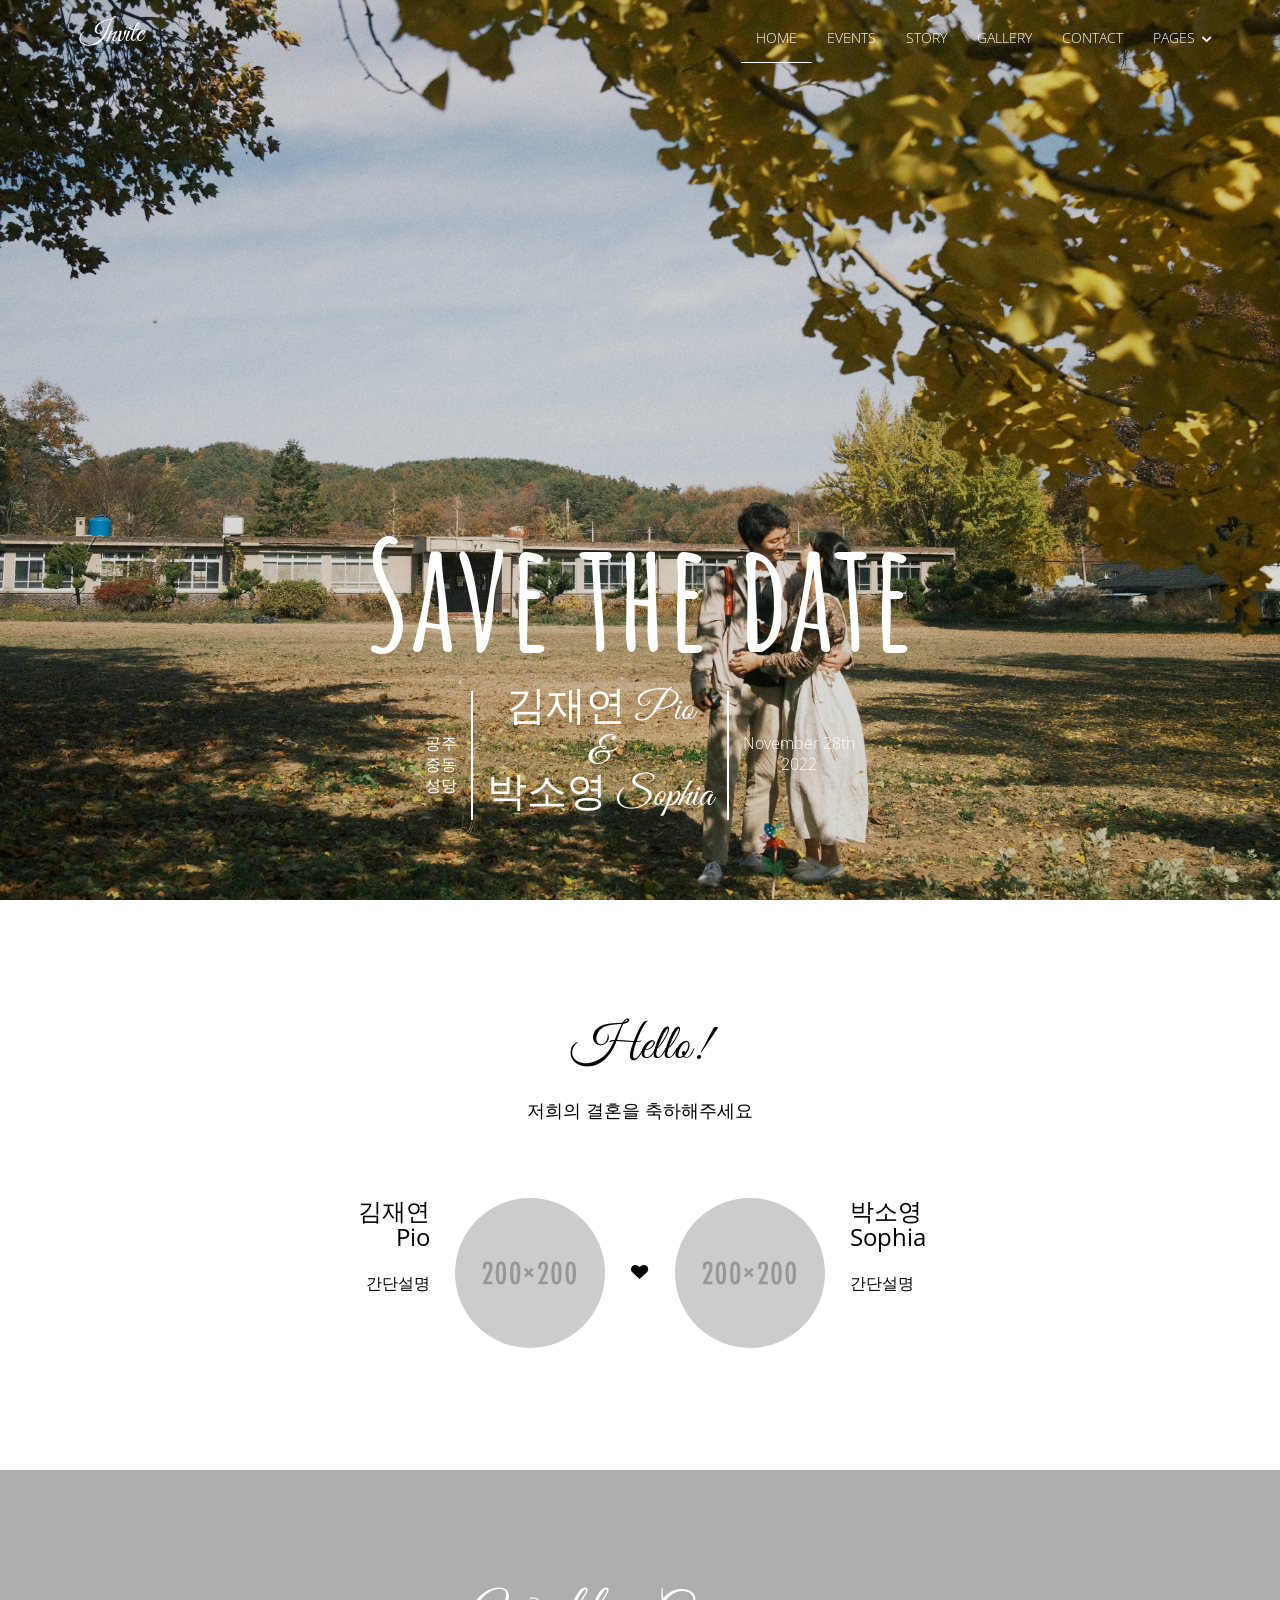
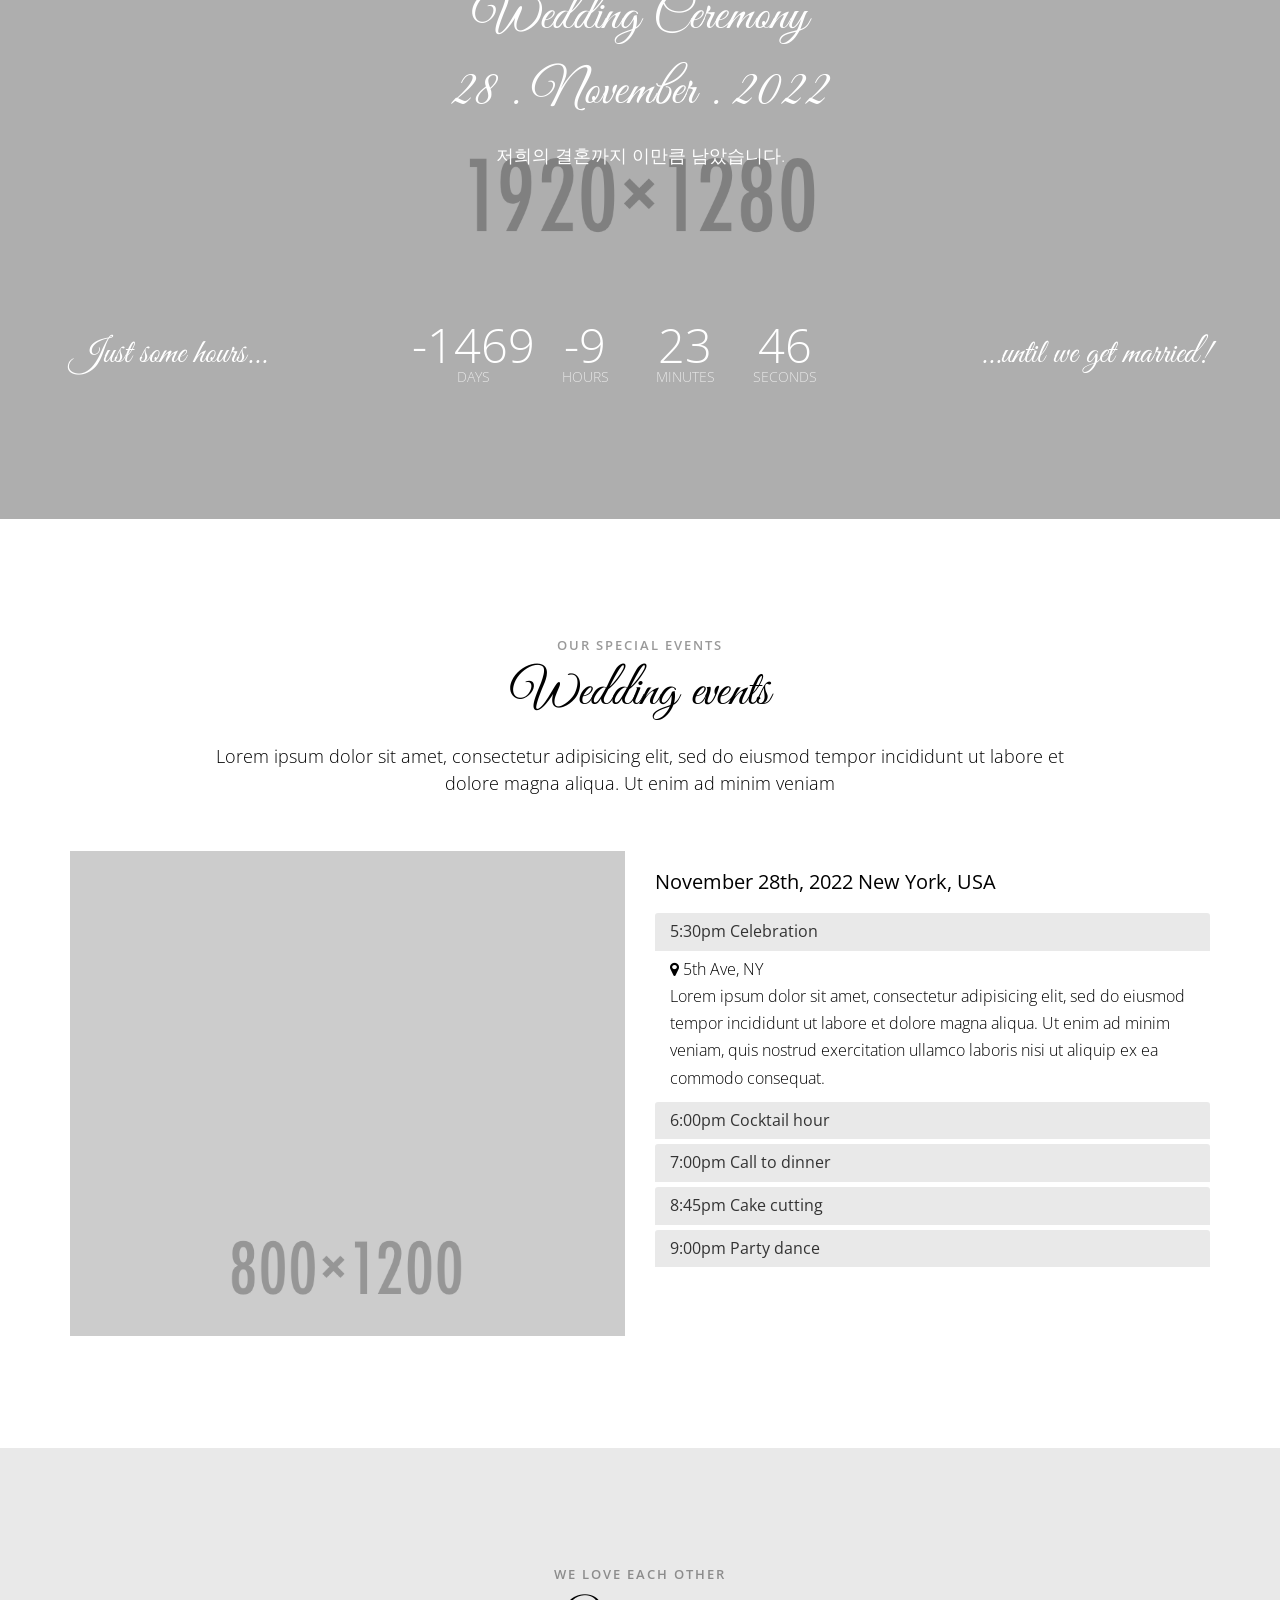
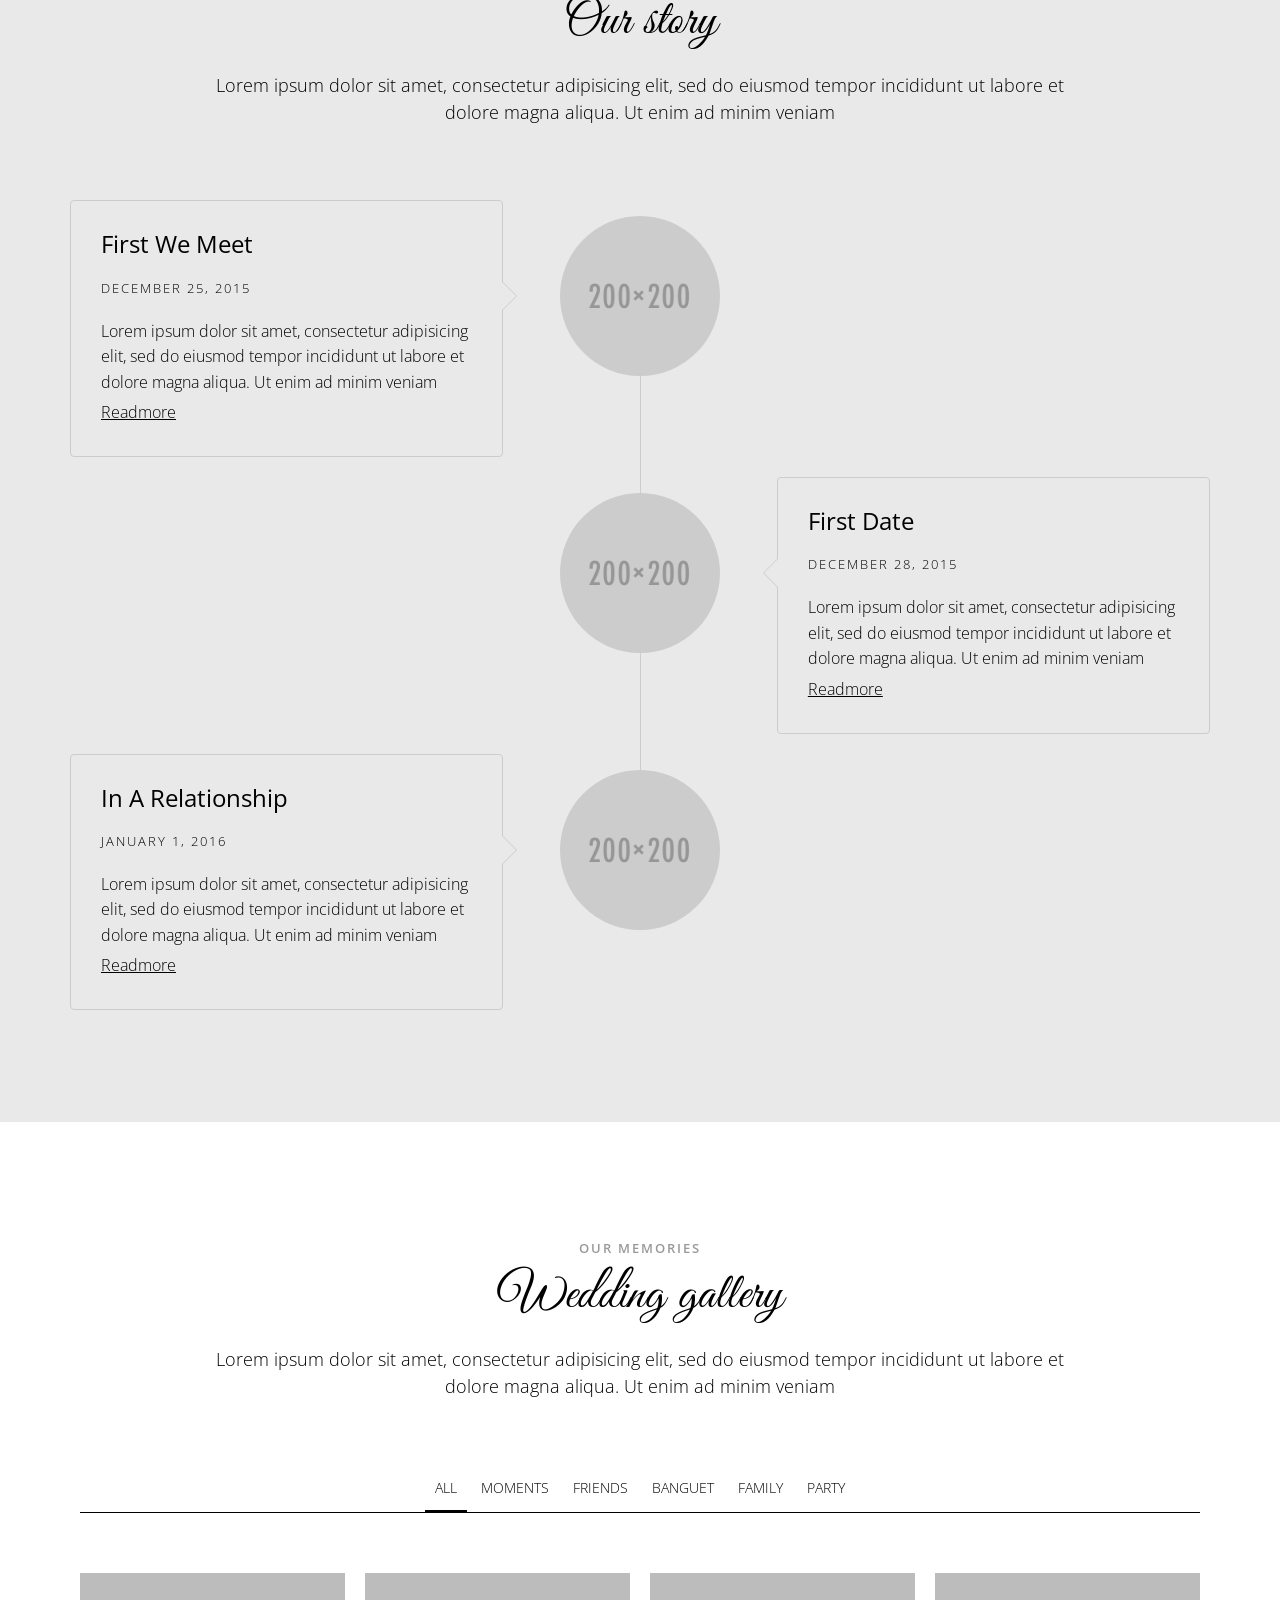
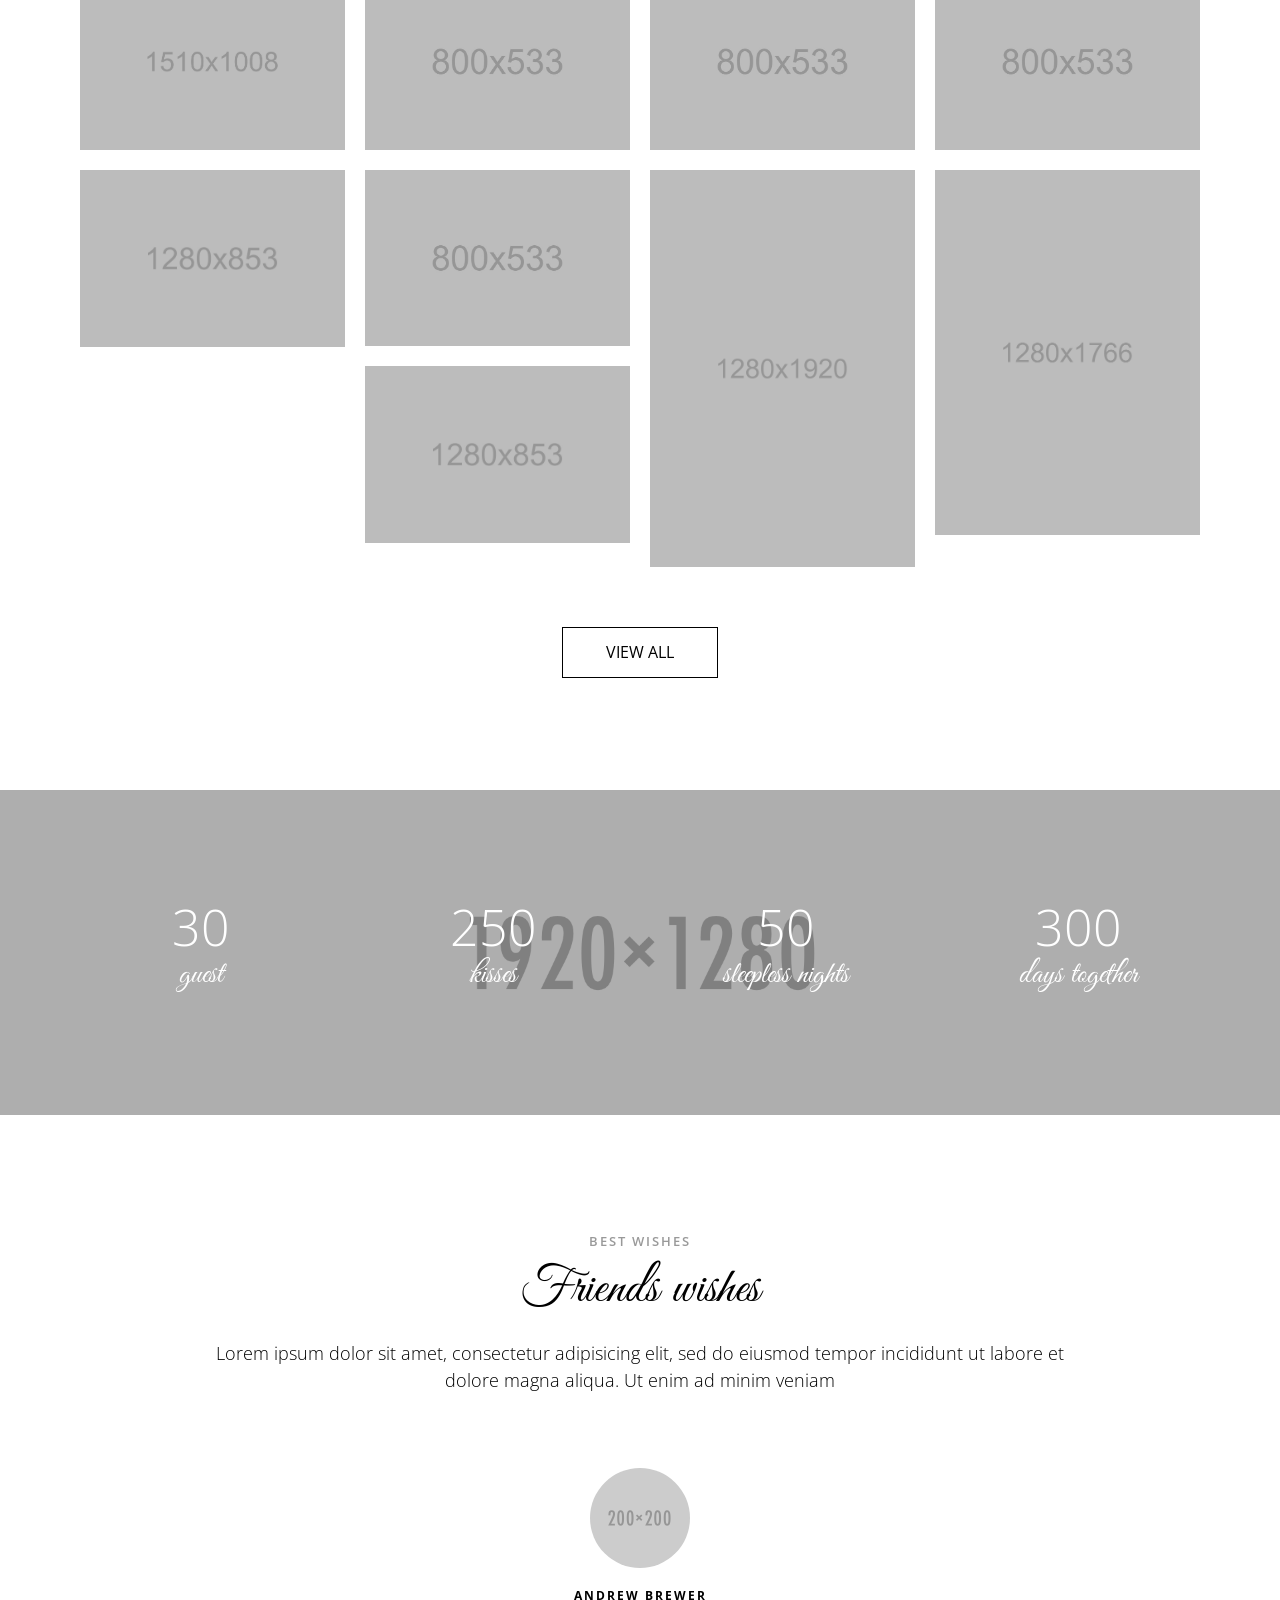
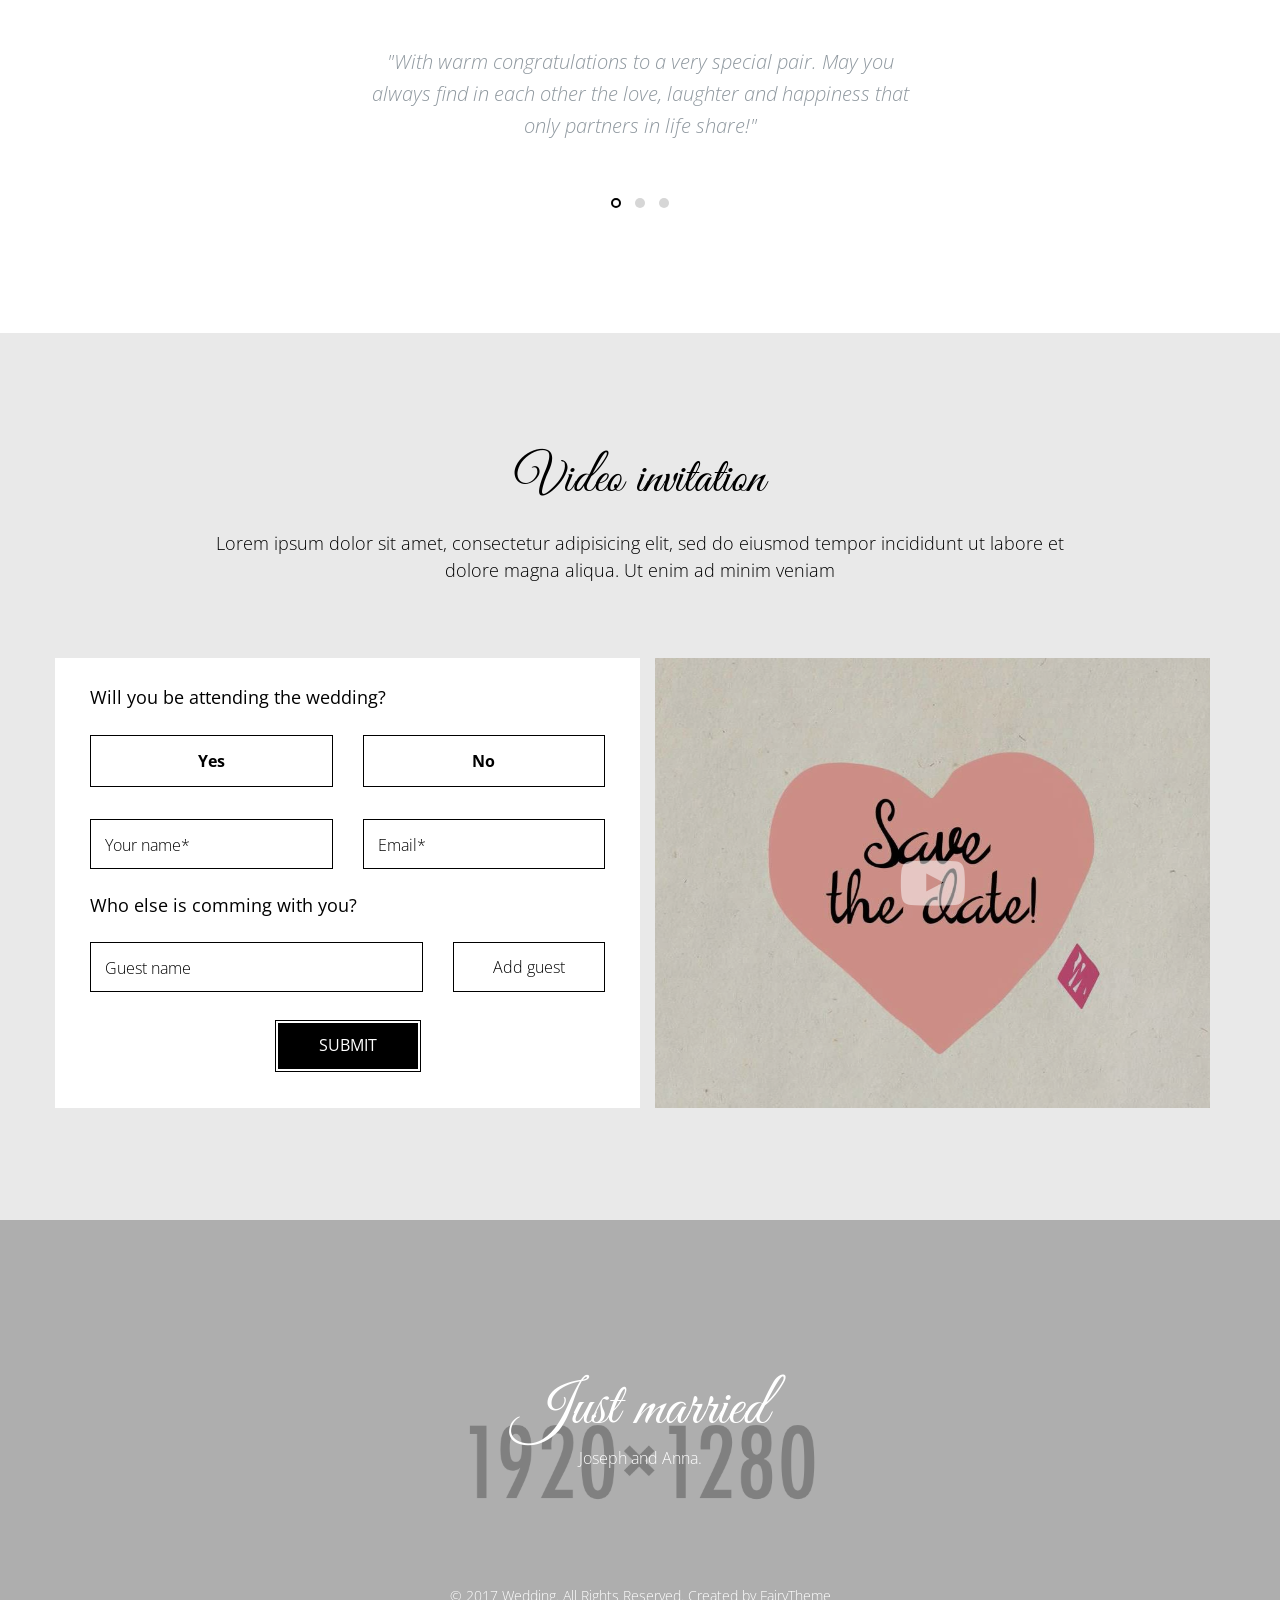
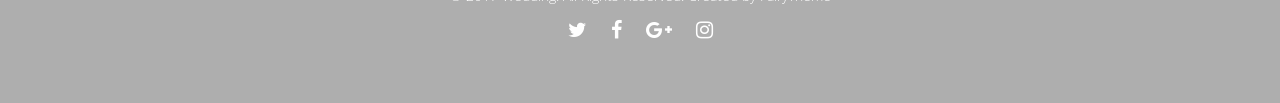
==== commit 0031ee60: "Update index.html" ====
--- a/index.html
+++ b/index.html
@@ -99,7 +99,7 @@
 							<div class="display-tc animated">
 								<h1>Save the date</h1>
 								<div class="banner-text">
-									<span class="banner-text_city"><br><br>공주 <br>중동성당</span>
+									<span class="banner-text_city"><br><br>공주<br>중동<br>성당</span>
 									<span class="banner-text_names">김재연 Pio<br>&<br>박소영 Sophia</span>
 									<span class="banner-text_date"><br><br>November 28th <br>2022</span>
 								</div>
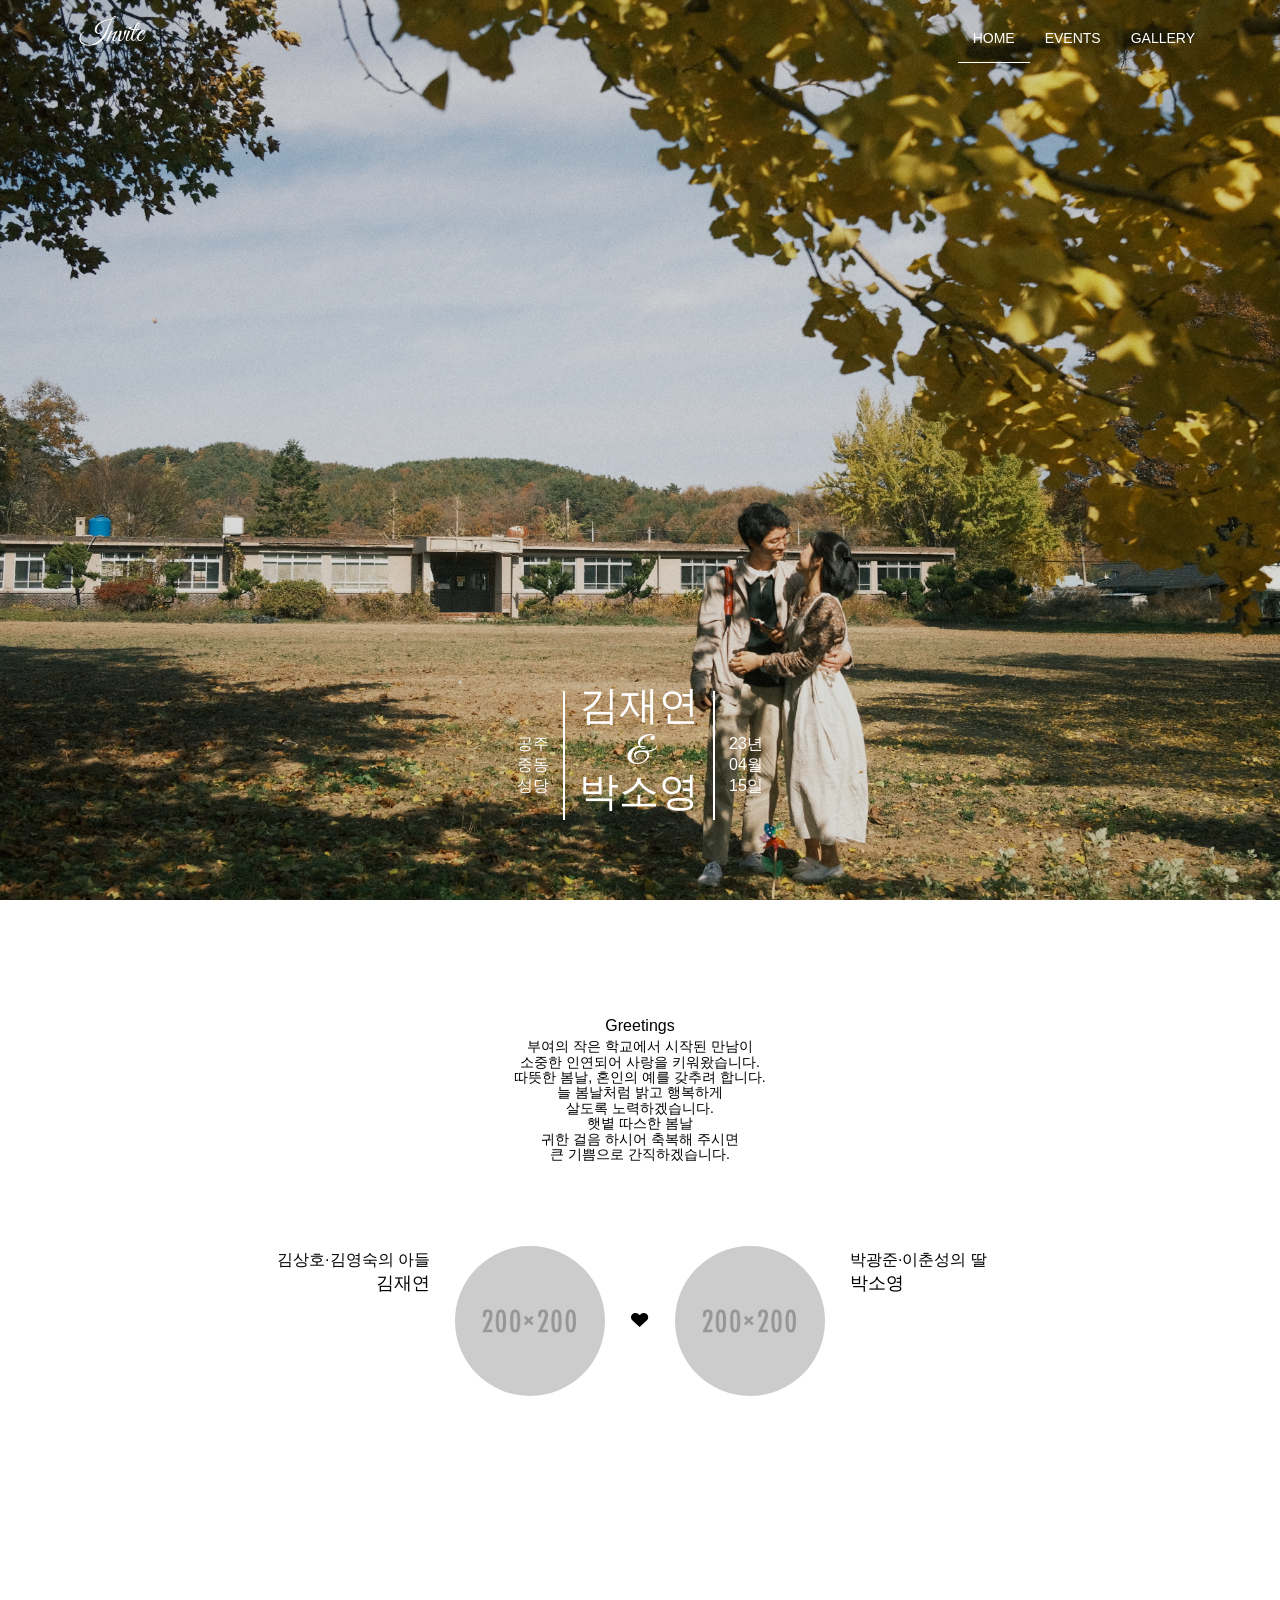
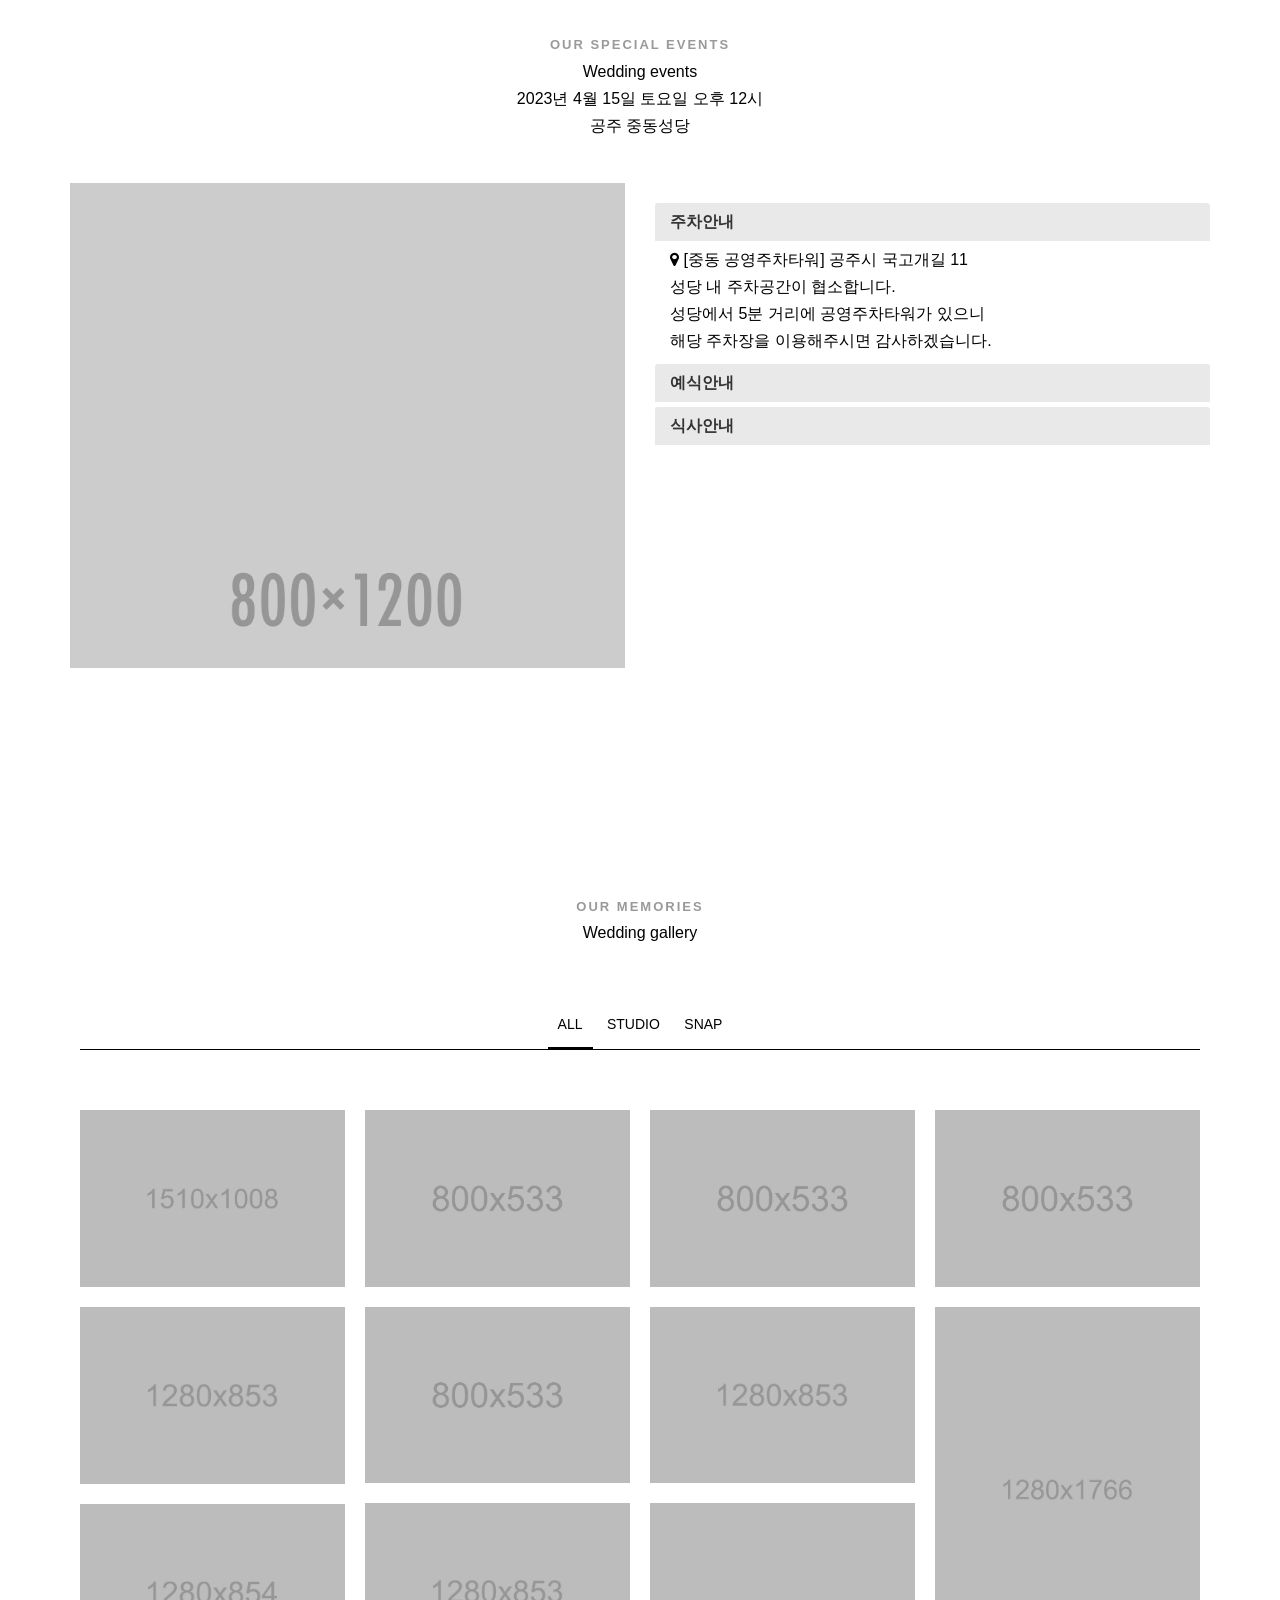
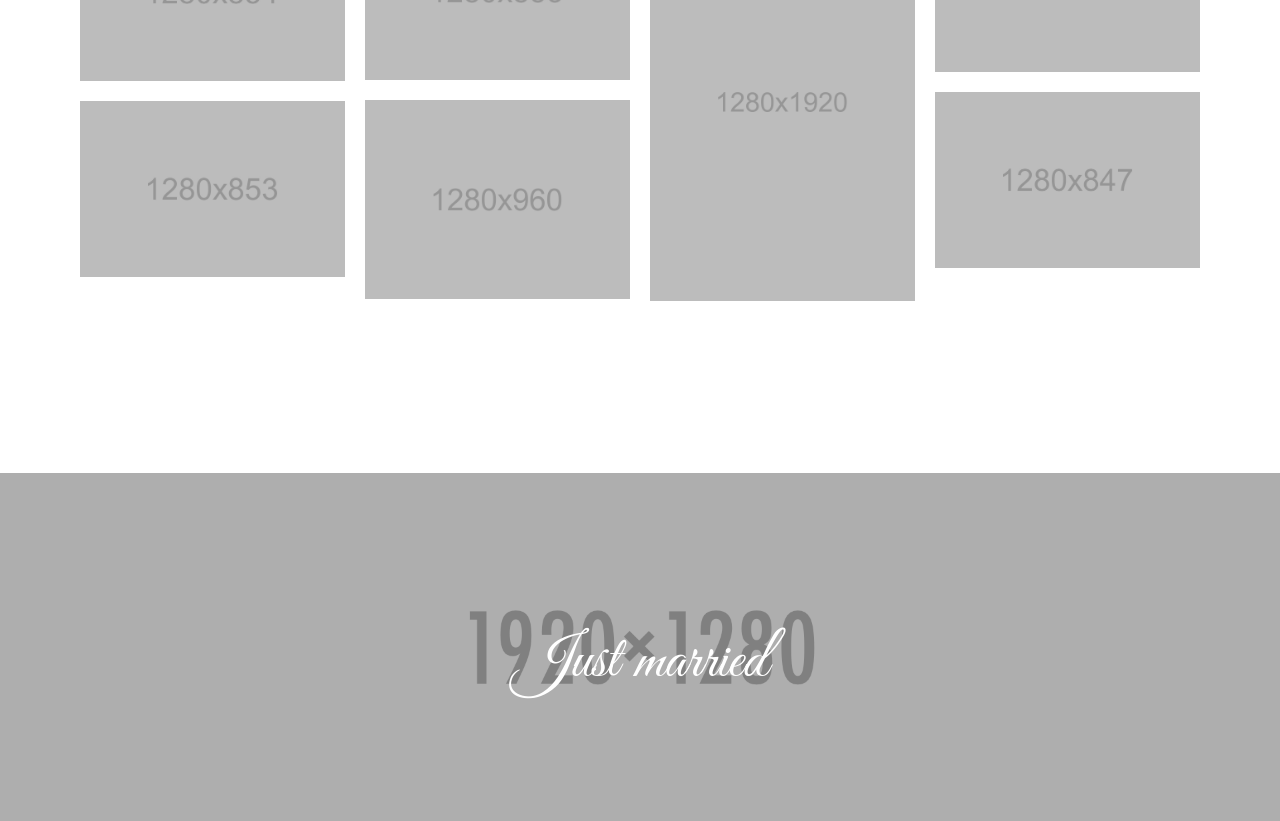
==== commit 23218a05: "Add files via upload" ====
--- a/index.html
+++ b/index.html
@@ -11,20 +11,29 @@
 	<meta name="description" content="" />
 	<meta name="keywords" content="" />
 	<meta name="author" content="" />
-
-	<!-- Facebook and Twitter integration -->
-	<meta property="og:title" content=""/>
-	<meta property="og:image" content=""/>
-	<meta property="og:url" content=""/>
-	<meta property="og:site_name" content=""/>
-	<meta property="og:description" content=""/>
-	<meta name="twitter:title" content="" />
-	<meta name="twitter:image" content="" />
-	<meta name="twitter:url" content="" />
-	<meta name="twitter:card" content="" />
-
-	<link href="https://fonts.googleapis.com/css2?family=Open+Sans:wght@300;400&display=swap" rel="stylesheet">
-	<link href='https://fonts.googleapis.com/css?family=Pacifico%7CWork+Sans:400,300,600,400italic,700%7CAmatic+SC:400,700&amp;subset=latin-ext' rel='stylesheet' type='text/css'>	
+	<meta property="og:image" content="img/gallery-5.jpg" />
+	<meta property="og:description" content="2023.4.15." />
+
+	<!-- Dongle 폰트 설치-->
+	<link rel="preconnect" href="https://fonts.googleapis.com">
+	<link rel="preconnect" href="https://fonts.gstatic.com" crossorigin>
+	<link href="https://fonts.googleapis.com/css2?family=Dongle:wght@300&display=swap" rel="stylesheet">
+
+	<!-- Gamja 폰트 설치-->
+	<link rel="preconnect" href="https://fonts.googleapis.com">
+	<link rel="preconnect" href="https://fonts.gstatic.com" crossorigin>
+	<link href="https://fonts.googleapis.com/css2?family=Gamja+Flower&display=swap" rel="stylesheet">
+
+	<!-- Black Han Sans 폰트 설치-->
+	<link rel="preconnect" href="https://fonts.googleapis.com">
+	<link rel="preconnect" href="https://fonts.gstatic.com" crossorigin>
+	<link href="https://fonts.googleapis.com/css2?family=Black+Han+Sans&display=swap" rel="stylesheet">
+
+	<!-- Noto Sans 폰트 설치-->
+	<link rel="preconnect" href="https://fonts.googleapis.com">
+	<link rel="preconnect" href="https://fonts.gstatic.com" crossorigin>
+	<link href="https://fonts.googleapis.com/css2?family=Noto+Sans+KR:wght@100&display=swap" rel="stylesheet">
+
 	<!-- Animate.css -->
 	<link rel="stylesheet" href="css/vendor/animate.css">
 	<!-- Icomoon Icon Fonts-->
@@ -64,25 +73,7 @@
 								<a class="page-scroll" href="#events">Events</a>
 							</li>
 							<li>
-								<a class="page-scroll" href="#couple-story">Story</a>
-							</li>
-							<li>
 								<a class="page-scroll" href="#gallery">Gallery</a>
-							</li>
-							<li>
-								<a class="page-scroll" href="#invitation">Contact</a>
-							</li>
-							<li class="has-dropdown">
-								<a href="#">Pages</a>
-								<ul class="dropdown">
-									<li><a href="about.html">About us</a></li>
-									<li><a href="gallery.html">Gallery</a></li>
-									<li><a href="rsvp.html">RSVP</a></li>
-									<li><a href="gallery-single.html">Single Albom</a></li>
-									<li><a href="blog.html">Blog page</a></li>
-									<li><a href="single-post.html">Post with aside</a></li>
-									<li><a href="single-post-2.html">Post without aside</a></li>
-								</ul>
 							</li>
 						</ul>
 					</div>
@@ -97,11 +88,10 @@
 					<div class="col-md-12 text-center">
 						<div class="display-t">
 							<div class="display-tc animated">
-								<h1>Save the date</h1>
 								<div class="banner-text">
 									<span class="banner-text_city"><br><br>공주<br>중동<br>성당</span>
-									<span class="banner-text_names">김재연 Pio<br>&<br>박소영 Sophia</span>
-									<span class="banner-text_date"><br><br>November 28th <br>2022</span>
+									<span class="banner-text_names">김재연<br>&<br>박소영</span>
+									<span class="banner-text_date"><br><br>23년<br>04월<br>15일</span>
 								</div>
 							</div>
 						</div>
@@ -114,8 +104,8 @@
 			<div class="container">
 				<div class="row">
 					<div class="col-md-12 text-center heading">
-						<h2>Hello!</h2>
-						<p>저희의 결혼을 축하해주세요</p>
+						<h7>Greetings</h7>
+						<h5>부여의 작은 학교에서 시작된 만남이<br>소중한 인연되어 사랑을 키워왔습니다.<br>따뜻한 봄날, 혼인의 예를 갖추려 합니다.<br>늘 봄날처럼 밝고 행복하게<br>살도록 노력하겠습니다.<br>햇볕 따스한 봄날<br>귀한 걸음 하시어 축복해 주시면<br>큰 기쁨으로 간직하겠습니다.</h5>
 					</div>
 				</div>
 				<div class="row couple-wrap">
@@ -124,8 +114,8 @@
 							<img src="img/groom.jpg" alt="groom" class="img-responsive">
 						</div>
 						<div class="desc-groom">
-							<h3>김재연<br>Pio</h3>
-							<p>간단설명</p>
+							<h8>김상호·김영숙의 아들</h8>
+							<h4>김재연</h4>
 						</div>
 					</div>
 					<p class="heart text-center"><i class="icon-heart2"></i></p>
@@ -134,58 +124,8 @@
 							<img src="img/bride.jpg" alt="groom" class="img-responsive">
 						</div>
 						<div class="desc-bride">
-							<h3>박소영<br>Sophia</h3>
-							<p>간단설명</p>
-						</div>
-					</div>
-				</div>
-			</div>
-		</section>
-		<!-- Section Countdown -->
-		<section class="countdown bg section text-center">
-			<div class="overlay"></div>
-			<div class="container">
-				<div class="row">
-					<div class="heading col-sm-12">
-						<h2>Wedding Ceremony<br>
-							28 . November . 2022
-						</h2>
-						<p>저희의 결혼까지 이만큼 남았습니다. </p>
-					</div>
-					<div class="col-sm-12">
-						<div id="timer" class="timer text-center">
-							<div class="timer-item timer-item_text">
-								Just some hours...
-							</div>
-							<div class="timer-item_digits">
-								<div class="timer-item">
-									<div>
-										<span class="days digit"></span>
-										<div class="smalltext">days</div>
-									</div>
-								</div>
-								<div class="timer-item">
-									<div>
-										<span class="hours digit"></span>
-										<div class="smalltext">hours</div>
-									</div>
-								</div>
-								<div class="timer-item">
-									<div>
-										<span class="minutes digit"></span>
-										<div class="smalltext">minutes</div>
-									</div>
-								</div>
-								<div class="timer-item">
-									<div>
-										<span class="seconds digit"></span>
-										<div class="smalltext">seconds</div>
-									</div>
-								</div>
-							</div>
-							<div class="timer-item timer-item_text">
-								...until we get married!
-							</div>
+							<h8>박광준·이춘성의 딸</h8>
+							<h4>박소영</h4>
 						</div>
 					</div>
 				</div>
@@ -197,8 +137,8 @@
 				<div class="row">
 					<div class="col-md-12 text-center heading">
 						<span>Our Special Events</span>
-						<h2>Wedding events</h2>
-						<p>Lorem ipsum dolor sit amet, consectetur adipisicing elit, sed do eiusmod tempor incididunt ut labore et dolore magna aliqua. Ut enim ad minim veniam</p>
+						<br><h7>Wedding events</h7>
+						<br><h8>2023년 4월 15일 토요일 오후 12시 <br>공주 중동성당</h8>
 					</div>
 				</div>
 				<div class="row">
@@ -232,163 +172,62 @@
 						</div>
 					</div>
 					<div class="col-sm-6">
-						<h3>November 28th, 2022 New York, USA</h3>
 						<div class="panel-group" id="accordion">
 							<div class="panel panel-default">
 								<div class="panel-heading">
-									<h4 class="panel-title">
+									<h6 class="panel-title">
 									<a data-toggle="collapse" data-parent="#accordion" href="#collapse1">
-									5:30pm Celebration</a>
-									</h4>
+									<strong>주차안내</strong></a>
+									</h6>
 								</div>
 								<div id="collapse1" class="panel-collapse collapse in">
 									<div class="panel-place">
 										<i class="fa fa-map-marker" aria-hidden="true"></i>
-										<span>5th Ave, NY</span>
+										<span>[중동 공영주차타워] 공주시 국고개길 11</span>
 									</div>
 									<div class="panel-body">
-									Lorem ipsum dolor sit amet, consectetur adipisicing elit,
-									sed do eiusmod tempor incididunt ut labore et dolore magna aliqua. Ut enim ad
-									minim veniam, quis nostrud exercitation ullamco laboris nisi ut aliquip ex ea
-									commodo consequat.</div>
+									성당 내 주차공간이 협소합니다.
+									<br>성당에서 5분 거리에 공영주차타워가 있으니
+									<br>해당 주차장을 이용해주시면 감사하겠습니다.</div>
 								</div>
 							</div>
 							<div class="panel panel-default">
 								<div class="panel-heading">
-									<h4 class="panel-title">
+									<h6 class="panel-title">
 									<a data-toggle="collapse" data-parent="#accordion" href="#collapse2">
-									6:00pm Cocktail hour</a>
-									</h4>
+									<strong>예식안내</strong></a>
+									</h6>
 								</div>
 								<div id="collapse2" class="panel-collapse collapse">
 									<div class="panel-place">
 										<i class="fa fa-map-marker" aria-hidden="true"></i>
-										<span>5th Ave, NY</span>
+										<span>[공주 중동성당] 공주시 성당길 6</span>
 									</div>
-									<div class="panel-body">Lorem ipsum dolor sit amet, consectetur adipisicing elit,
-									sed do eiusmod tempor incididunt ut labore et dolore magna aliqua. Ut enim ad
-									minim veniam, quis nostrud exercitation ullamco laboris nisi ut aliquip ex ea
-									commodo consequat.</div>
+									<div class="panel-body">
+									성당에서 진행되는 혼배미사입니다.
+									<br>약 1시간 가량 진행될 예정입니다.
+									<br>성전에서는 정숙 부탁드립니다.</div>
 								</div>
 							</div>
 							<div class="panel panel-default">
 								<div class="panel-heading">
-									<h4 class="panel-title">
+									<h6 class="panel-title">
 									<a data-toggle="collapse" data-parent="#accordion" href="#collapse3">
-									7:00pm Call to dinner</a>
-									</h4>
+									<strong>식사안내</strong></a>
+									</h6>
 								</div>
 								<div id="collapse3" class="panel-collapse collapse">
 									<div class="panel-place">
 										<i class="fa fa-map-marker" aria-hidden="true"></i>
-										<span>5th Ave, NY</span>
+										<span>[예가] 공주시 금벽로 535</span>
 									</div>
-									<div class="panel-body">Lorem ipsum dolor sit amet, consectetur adipisicing elit,
-									sed do eiusmod tempor incididunt ut labore et dolore magna aliqua. Ut enim ad
-									minim veniam, quis nostrud exercitation ullamco laboris nisi ut aliquip ex ea
-									commodo consequat.</div>
-								</div>
-							</div>
-							<div class="panel panel-default">
-								<div class="panel-heading">
-									<h4 class="panel-title">
-									<a data-toggle="collapse" data-parent="#accordion" href="#collapse4">
-									8:45pm Cake cutting</a>
-									</h4>
-								</div>
-								<div id="collapse4" class="panel-collapse collapse">
-									<div class="panel-place">
-										<i class="fa fa-map-marker" aria-hidden="true"></i>
-										<span>5th Ave, NY</span>
-									</div>
-									<div class="panel-body">Lorem ipsum dolor sit amet, consectetur adipisicing elit,
-									sed do eiusmod tempor incididunt ut labore et dolore magna aliqua. Ut enim ad
-									minim veniam, quis nostrud exercitation ullamco laboris nisi ut aliquip ex ea
-									commodo consequat.</div>
-								</div>
-							</div>
-							<div class="panel panel-default">
-								<div class="panel-heading">
-									<h4 class="panel-title">
-									<a data-toggle="collapse" data-parent="#accordion" href="#collapse5">
-									9:00pm Party dance</a>
-									</h4>
-								</div>
-								<div id="collapse5" class="panel-collapse collapse">
-									<div class="panel-place">
-										<i class="fa fa-map-marker" aria-hidden="true"></i>
-										<span>5th Ave, NY</span>
-									</div>
-									<div class="panel-body">Lorem ipsum dolor sit amet, consectetur adipisicing elit,
-									sed do eiusmod tempor incididunt ut labore et dolore magna aliqua. Ut enim ad
-									minim veniam, quis nostrud exercitation ullamco laboris nisi ut aliquip ex ea
-									commodo consequat.</div>
-								</div>
-							</div>
-						</div>
-					</div>
-				</div>
-			</div>
-		</section>
-		<!-- Section Our-story -->
-		<section id="couple-story" class="section couple-story section-gray">
-			<div class="container">
-				<div class="row">
-					<div class="col-md-12 text-center heading">
-						<span>We Love Each Other</span>
-						<h2>Our story</h2>
-						<p>Lorem ipsum dolor sit amet, consectetur adipisicing elit, sed do eiusmod tempor incididunt ut labore et dolore magna aliqua. Ut enim ad minim veniam</p>
-					</div>
-				</div>
-				<div class="row">
-					<div class="col-md-12 col-md-offset-0">
-						<ul class="timeline animate-box">
-							<li class="timeline-item animate-box">
-								<div class="timeline-badge">
-									<img src="img/story-1.jpg" alt="">
-								</div>
-								<div class="timeline-panel">
-									<div class="timeline-heading">
-										<h3 class="timeline-title">First We Meet</h3>
-										<span class="date">December 25, 2015</span>
-									</div>
-									<div class="timeline-body">
-										<p>Lorem ipsum dolor sit amet, consectetur adipisicing elit, sed do eiusmod tempor incididunt ut labore et dolore magna aliqua. Ut enim ad minim veniam</p>
-									</div>
-									<a href="single-post.html" class="timeline-readmore">Readmore</a>
-								</div>
-							</li>
-							<li class="timeline-item animate-box">
-								<div class="timeline-badge">
-									<img src="img/story-2.jpg" alt="">
-								</div>
-								<div class="timeline-panel">
-									<div class="timeline-heading">
-										<h3 class="timeline-title">First Date</h3>
-										<span class="date">December 28, 2015</span>
-									</div>
-									<div class="timeline-body">
-										<p>Lorem ipsum dolor sit amet, consectetur adipisicing elit, sed do eiusmod tempor incididunt ut labore et dolore magna aliqua. Ut enim ad minim veniam</p>
-									</div>
-									<a href="single-post.html" class="timeline-readmore">Readmore</a>
-								</div>
-							</li>
-							<li class="timeline-item animate-box">
-								<div class="timeline-badge">
-									<img src="img/story-3.jpg" alt="">
-								</div>
-								<div class="timeline-panel">
-									<div class="timeline-heading">
-										<h3 class="timeline-title">In A Relationship</h3>
-										<span class="date">January 1, 2016</span>
-									</div>
-									<div class="timeline-body">
-										<p>Lorem ipsum dolor sit amet, consectetur adipisicing elit, sed do eiusmod tempor incididunt ut labore et dolore magna aliqua. Ut enim ad minim veniam</p>
-									</div>
-									<a href="single-post.html" class="timeline-readmore">Readmore</a>
-								</div>
-							</li>
-						</ul>
+									<div class="panel-body">
+									성당 내에는 식사 장소가 없는 관계로
+									<br>불편하시겠지만
+									<br>위 장소로 이동해 주시기 바랍니다.</div>
+								</div>
+							</div>
+						</div>
 					</div>
 				</div>
 			</div>
@@ -399,226 +238,91 @@
 				<div class="row">
 					<div class="col-md-12 text-center heading">
 						<span>Our Memories</span>
-						<h2>Wedding gallery</h2>
-						<p>Lorem ipsum dolor sit amet, consectetur adipisicing elit, sed do eiusmod tempor incididunt ut labore et dolore magna aliqua. Ut enim ad minim veniam</p>
+						<br><h7>Wedding gallery</h7>
 					</div>
 				</div>
 				<div class="row">
 					<div class="col-sm-12">
 						<div class="button-group filters-button-group">
 							<button class="button is-checked" data-filter="*">All</button>
-							<button class="button" data-filter=".moments">moments</button>
-							<button class="button" data-filter=".friends">friends</button>
-							<button class="button" data-filter=".banguet">banguet</button>
-							<button class="button" data-filter=".family">family</button>
-							<button class="button" data-filter=".party">party</button>
+							<button class="button" data-filter=".studio">studio</button>
+							<button class="button" data-filter=".snap">snap</button>
 						</div>
 						<div class="grid grid--margin">
 							<div class="grid-sizer"></div>
-							<div class="grid-item grid-item--width moments friends">
+							<div class="grid-item grid-item--width studio">
 								<a href="img/gallery-1.jpg" data-lightbox="roadtrip">
 									<img src="img/gallery-1.jpg" alt="gallery">
 								</a>
 							</div>
-							<div class="grid-item moments banguet party">
+							<div class="grid-item grid-item--width studio">
 								<a href="img/gallery-2.jpg" data-lightbox="roadtrip">
 									<img src="img/gallery-2.jpg" alt="gallery">
 								</a>
 							</div>
-							<div class="grid-item friends moments party">
+							<div class="grid-item grid-item--width studio">
 								<a href="img/gallery-3.jpg" data-lightbox="roadtrip">
 									<img src="img/gallery-3.jpg" alt="gallery">
 								</a>
 							</div>
-							<div class="grid-item banguet family">
+							<div class="grid-item snap">
 								<a href="img/gallery-4.jpg" data-lightbox="roadtrip">
 									<img src="img/gallery-4.jpg" alt="gallery">
 								</a>
 							</div>
-							<div class="grid-item friends family">
+							<div class="grid-item snap">
 								<a href="img/gallery-5.jpg" data-lightbox="roadtrip">
 									<img src="img/gallery-5.jpg" alt="gallery">
 								</a>
 							</div>
-							<div class="grid-item family party">
+							<div class="grid-item snap">
+								<a href="img/gallery-6.jpg" data-lightbox="roadtrip">
+									<img src="img/gallery-6.jpg" alt="gallery">
+								</a>
+							</div>
+							<div class="grid-item snap">
+								<a href="img/gallery-7.jpg" data-lightbox="roadtrip">
+									<img src="img/gallery-7.jpg" alt="gallery">
+								</a>
+							</div>
+							<div class="grid-item snap">
+								<a href="img/gallery-8.jpg" data-lightbox="roadtrip">
+									<img src="img/gallery-8.jpg" alt="gallery">
+								</a>
+							</div>
+							<div class="grid-item snap">
+								<a href="img/gallery-9.jpg" data-lightbox="roadtrip">
+									<img src="img/gallery-9.jpg" alt="gallery">
+								</a>
+							</div>
+							<div class="grid-item snap">
 								<a href="img/gallery-10.jpg" data-lightbox="roadtrip">
 									<img src="img/gallery-10.jpg" alt="gallery">
 								</a>
 							</div>
-							<div class="grid-item moments family">
-								<a href="img/gallery-7.jpg" data-lightbox="roadtrip">
-									<img src="img/gallery-7.jpg" alt="gallery">
-								</a>
-							</div>
-							<div class="grid-item banguet family">
-								<a href="img/gallery-8.jpg" data-lightbox="roadtrip">
-									<img src="img/gallery-8.jpg" alt="gallery">
-								</a>
-							</div>
-							<div class="grid-item friends party">
-								<a href="img/gallery-9.jpg" data-lightbox="roadtrip">
-									<img src="img/gallery-9.jpg" alt="gallery">
-								</a>
-							</div>
-						</div>
-					</div>
-					<div class="text-center">
-						<a href="gallery-single.html" class="btn btn-outline btn-lg">View all</a>
+							<div class="grid-item snap">
+								<a href="img/gallery-11.jpg" data-lightbox="roadtrip">
+									<img src="img/gallery-11.jpg" alt="gallery">
+								</a>
+							</div>
+							<div class="grid-item snap">
+								<a href="img/gallery-12.jpg" data-lightbox="roadtrip">
+									<img src="img/gallery-12.jpg" alt="gallery">
+								</a>
+							</div>
+							<div class="grid-item snap">
+								<a href="img/gallery-13.jpg" data-lightbox="roadtrip">
+									<img src="img/gallery-13.jpg" alt="gallery">
+								</a>
+							</div>
+							<div class="grid-item snap">
+								<a href="img/gallery-14.jpg" data-lightbox="roadtrip">
+									<img src="img/gallery-14.jpg" alt="gallery">
+								</a>
+							</div>
+						</div>
 					</div>
 				</div> <!-- /.row -->
-			</div>
-		</section>
-		<!-- Section Counter -->
-		<section id="counter" class="section bg counter">
-			<div class="overlay"></div>
-			<div class="container">
-				<div class="row">
-					<div class="col-md-3 col-sm-6 animate-box">
-						<div class="feature-center">
-							<span class="counter-value js-counter" data-from="0" data-to="120" data-speed="5000" data-refresh-interval="50">1</span>
-							<span class="counter-label">Guest</span>
-						</div>
-					</div>
-					<div class="col-md-3 col-sm-6 animate-box">
-						<div class="feature-center">
-							<span class="counter-value js-counter" data-from="0" data-to="1000" data-speed="5000" data-refresh-interval="50">1</span>
-							<span class="counter-label">Kisses</span>
-						</div>
-					</div>
-					<div class="col-md-3 col-sm-6 animate-box">
-						<div class="feature-center">
-							<span class="counter-value js-counter" data-from="0" data-to="200" data-speed="5000" data-refresh-interval="50">1</span>
-							<span class="counter-label">Sleepless nights</span>
-						</div>
-					</div>
-					<div class="col-md-3 col-sm-6 animate-box">
-						<div class="feature-center">
-							<span class="counter-value js-counter" data-from="0" data-to="1250" data-speed="5000" data-refresh-interval="50">1</span>
-							<span class="counter-label">Days together</span>
-						</div>
-					</div>
-				</div>
-			</div>
-		</section>
-		<!-- Section Testimonials -->
-		<section id="testimonials" class="section testimonials">
-			<div class="container">
-				<div class="row">
-					<div class="row">
-						<div class="col-md-12 text-center heading">
-							<span>Best Wishes</span>
-							<h2>Friends wishes</h2>
-							<p>Lorem ipsum dolor sit amet, consectetur adipisicing elit, sed do eiusmod tempor incididunt ut labore et dolore magna aliqua. Ut enim ad minim veniam</p>
-						</div>
-					</div>
-					<div class="row">
-						<div class="col-md-12">
-							<div class="wrap-testimony">
-								<div class="owl-carousel-fullwidth">
-									<div class="item">
-										<div class="testimony-slide active text-center">
-											<figure>
-												<img src="img/friend-1.jpg" alt="user">
-											</figure>
-											<span>Andrew Brewer</span>
-											<blockquote>
-												<p>"With warm congratulations to a very special pair. May you always find in each other the love, laughter and happiness that only partners in life share!"</p>
-											</blockquote>
-										</div>
-									</div>
-									<div class="item">
-										<div class="testimony-slide active text-center">
-											<figure>
-												<img src="img/friend-2.jpg" alt="user">
-											</figure>
-											<span>Theodore Hamilton</span>
-											<blockquote>
-												<p>"True love stories never end! Happy wedding day and may there be many more chapters in the wonderful story of your love for one another."</p>
-											</blockquote>
-										</div>
-									</div>
-									<div class="item">
-										<div class="testimony-slide active text-center">
-											<figure>
-												<img src="img/friend-3.jpg" alt="user">
-											</figure>
-											<span>Maria J. Taylor</span>
-											<blockquote>
-												<p>"A wedding wish for two special person: love is best when shared by two. You know that together you are stronger, together you are one. Have a wonderful married life!"</p>
-											</blockquote>
-										</div>
-									</div>
-								</div>
-							</div>
-						</div>
-					</div>
-				</div>
-			</div>
-		</section>
-		<!-- Section Video invitation -->
-		<section id="invitation" class="section invitation section-gray">
-			<div class="container">
-				<div class="row">
-					<div class="col-md-12 text-center heading">
-						<h2>Video invitation</h2>
-						<p>Lorem ipsum dolor sit amet, consectetur adipisicing elit, sed do eiusmod tempor incididunt ut labore et dolore magna aliqua. Ut enim ad minim veniam</p>
-					</div>
-				</div>
-				<div class="row h-flex-md">
-					<div class="form-wrapper col-md-6">
-						<form action="form.php" id="contact-form" class="form-horizontal" method="post">
-							<h3 class="invitation_heading">Will you be attending the wedding?</h3>
-							<div class="row">
-								<div class="form-field switch-field col-sm-12">
-									<input type="radio" name="rdo" id="yes" value="Yes"/>
-									<input type="radio" name="rdo" id="no" value="No"/>
-									<div class="switch">
-										<label for="yes">Yes</label>
-										<label for="no">No</label>
-										<span></span>
-									</div>
-								</div>
-							</div>
-							<div class="row">
-								<div id="name-field" class="form-field col-sm-6">
-									<label for="form-name" class="control-label">Your name*</label>
-									<input type="text" class="form-control" id="form-name" name="form-name" required="">
-								</div>
-								<div id="email-field" class="form-field col-sm-6">
-									<label for="form-email" class="control-label">Email*</label>
-									<input type="email" class="form-control" id="form-email" name="form-email" required="">
-								</div>
-							</div>
-							<h3 class="invitation_heading">Who else is comming with you?</h3>
-							<div class="row">
-								<div id="guest-name-field" class="form-field col-sm-8">
-									<label for="form-guest-name" class="control-label">Guest name</label>
-									<input type="text" class="form-control" id="form-guest-name" name="form-name">
-								</div>
-								<div class="form-field col-sm-4 text-center">
-									<button type="button" class="add-button">Add guest</button>
-								</div>
-							</div>
-							<div class="row">
-								<div class="guest-list form-field col-sm-12"></div>
-							</div>
-							<div class="row">
-								<div class="col-sm-12 text-center">
-									<button type="submit" class="btn btn-outline-black btn-lg send-button">Submit</button>
-								</div>
-							</div>
-						</form>
-					</div>
-
-					<div class="col-md-6">
-						<div class="video bg">
-							<a href="https://www.youtube.com/watch?v=KPi8uXHRfYg" class="popup-youtube">
-								<i class="fa fa-youtube-play fa-4x"></i>
-							</a>
-							<div class="overlay"></div>
-						</div>
-					</div>
-				</div>
 			</div>
 		</section>
 		<!-- Section banner-bottom -->
@@ -627,24 +331,8 @@
 		    <div class="container">
 		        <div class="row">
 		            <div class="col-md-12 text-center">
-		                <h2>Just married</h2>
-		                <p>Joseph and Anna.</p>
+		                <h1>Just married</h1><br><br>
 		            </div>
-		        </div>
-		        <div class="row copyright">
-		            <div class="col-md-12 text-center">
-		                <p>
-		                    <small class="block">&copy; 2017 Wedding. All Rights Reserved.</small>
-		                    <small class="block">Created by <a href="#" target="_blank">FairyTheme</a></small>
-		                </p>
-		                <ul class="social-icons">
-		                    <li><a href="#"><i class="fa fa-twitter"></i></a></li>
-		                    <li><a href="#"><i class="fa fa-facebook"></i></a></li>
-		                    <li><a href="#"><i class="fa fa-google-plus"></i></a></li>
-		                    <li><a href="#"><i class="fa fa-instagram"></i></a></li>
-		                </ul>
-		            </div>
-		        </div>
 		    </div>
 		</section>
 	</div>
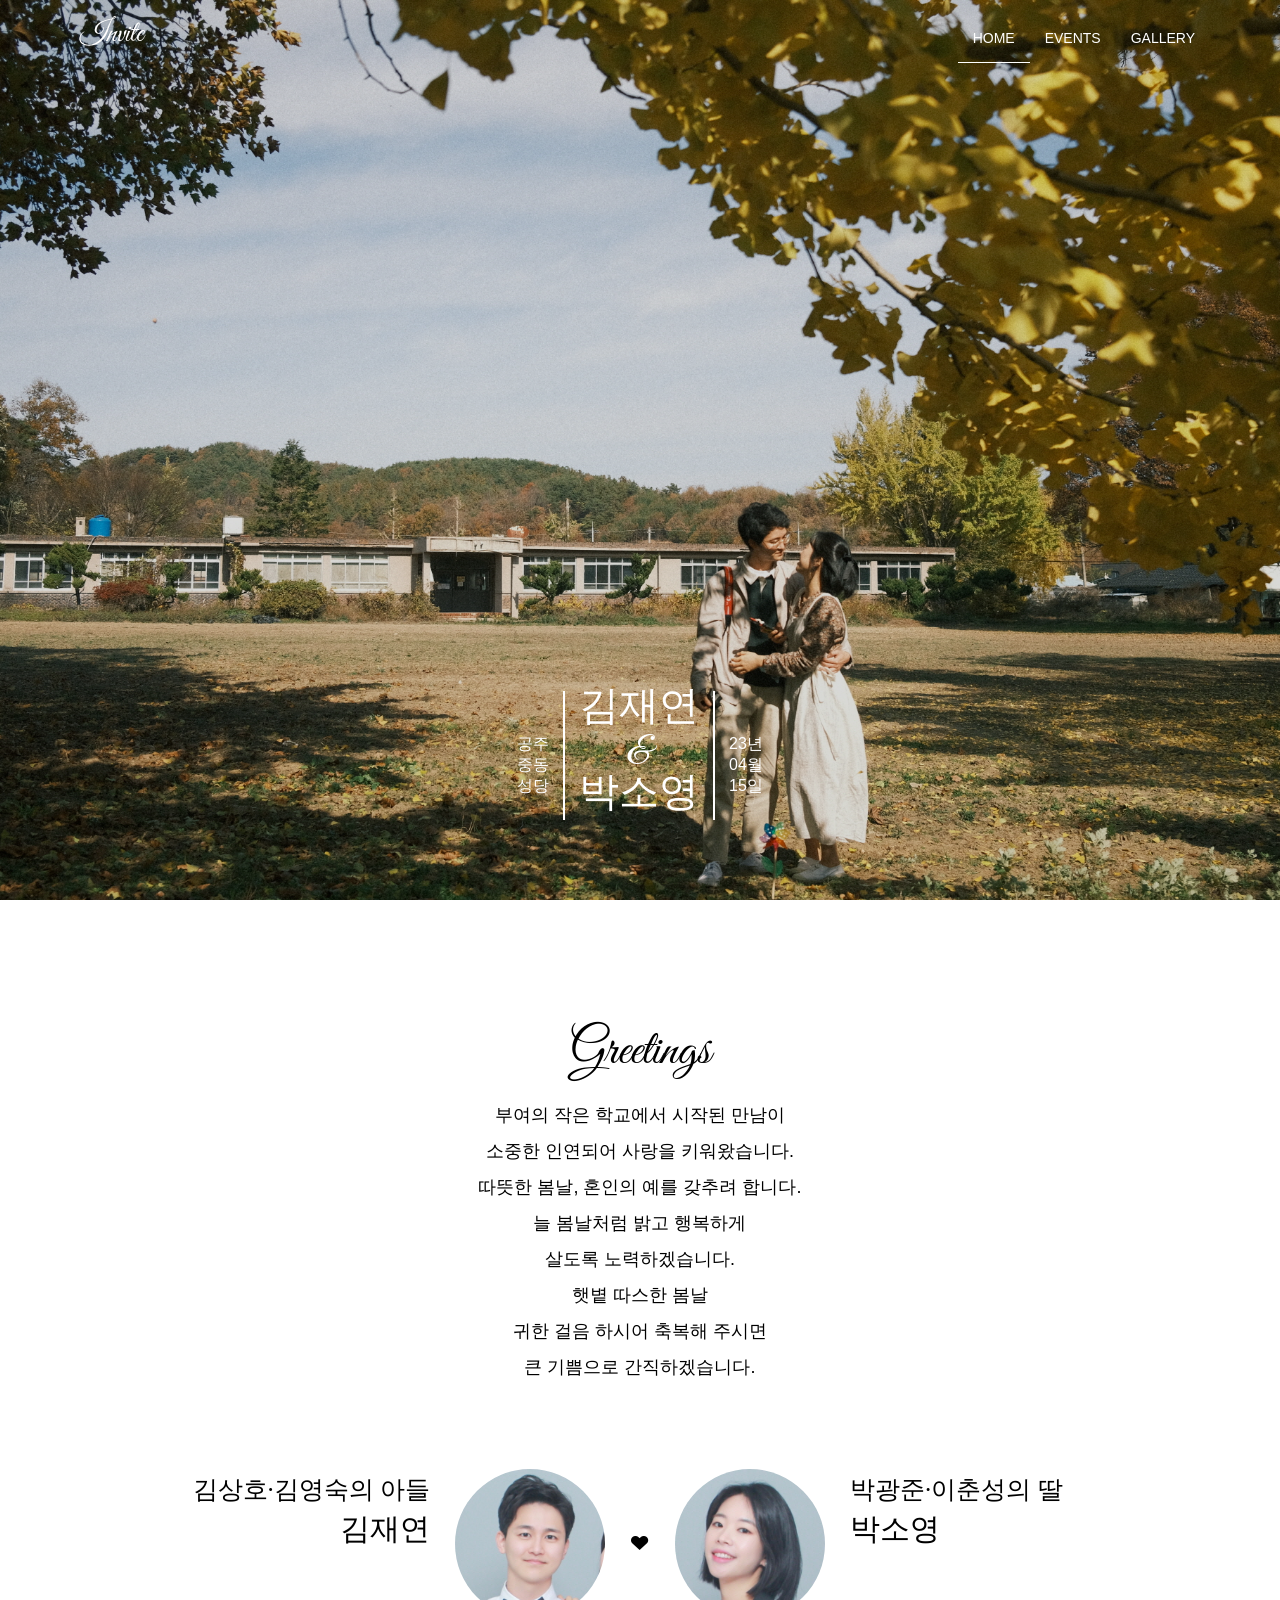
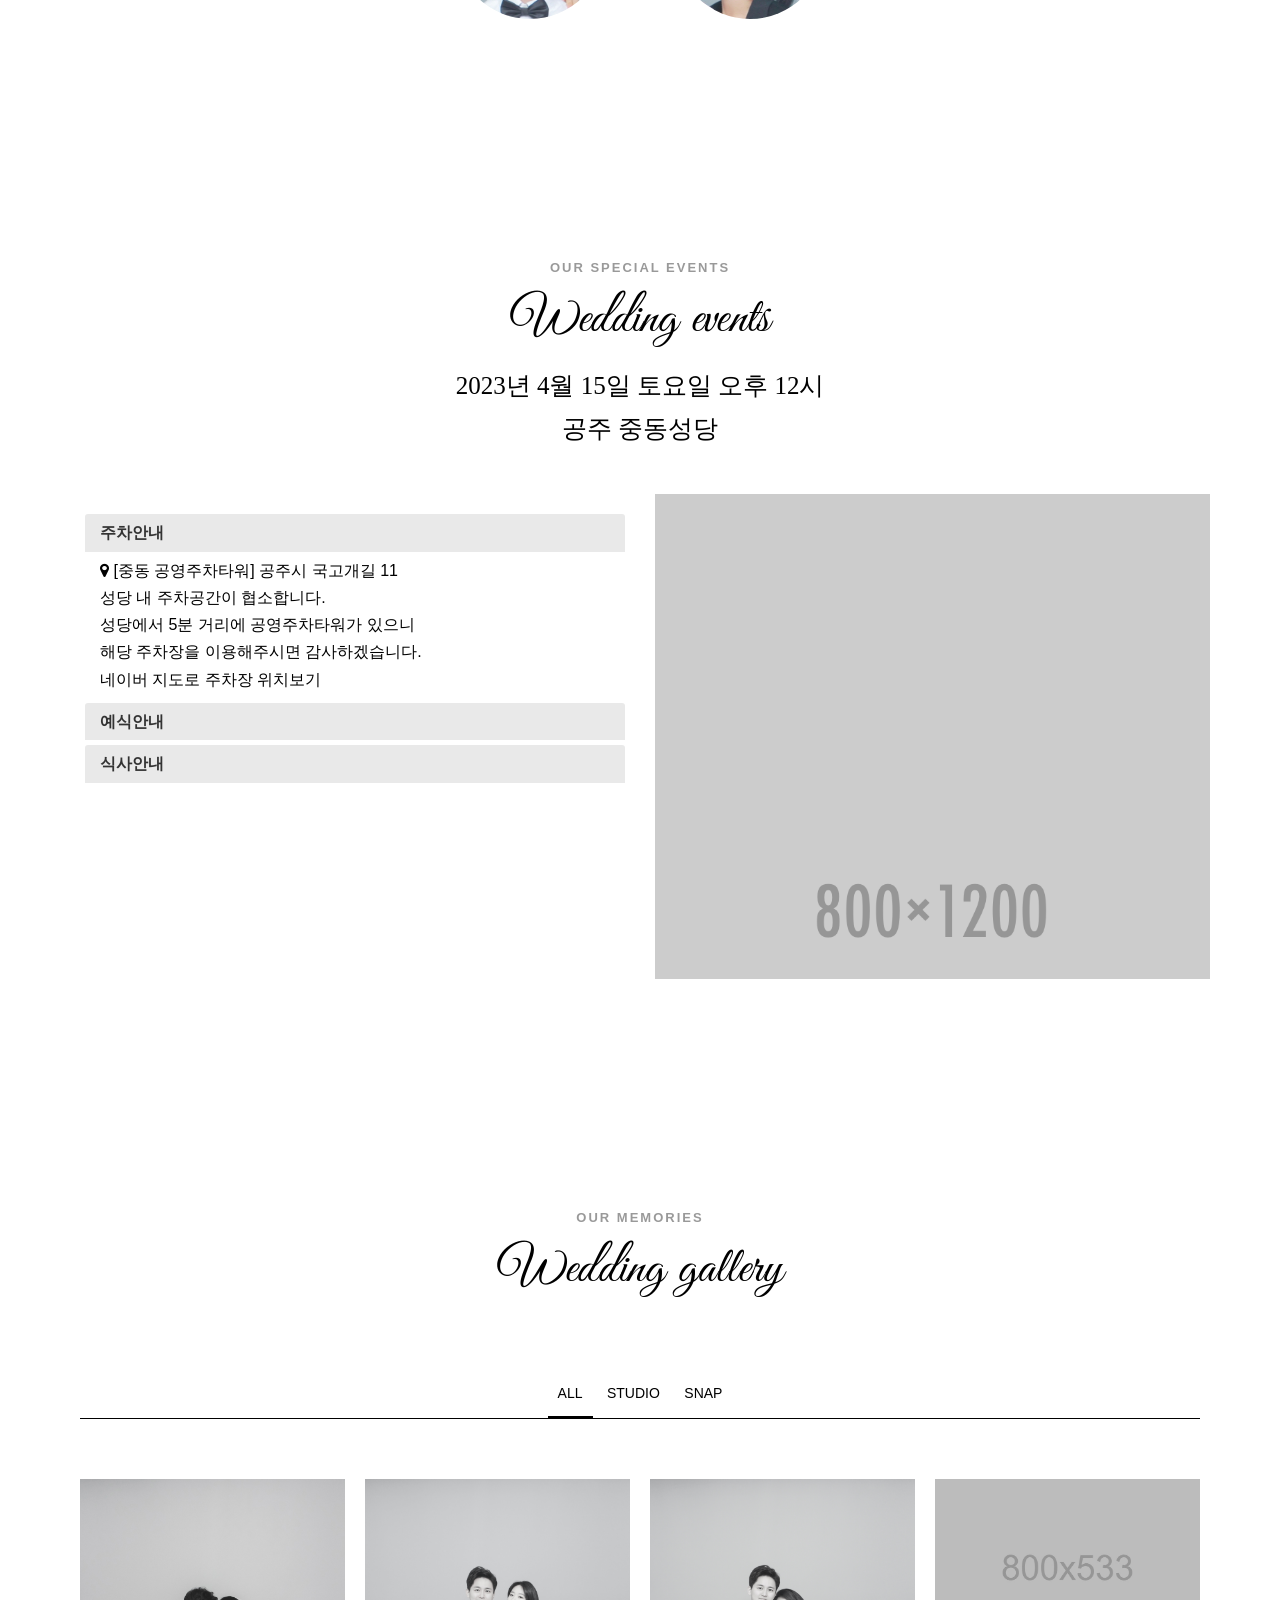
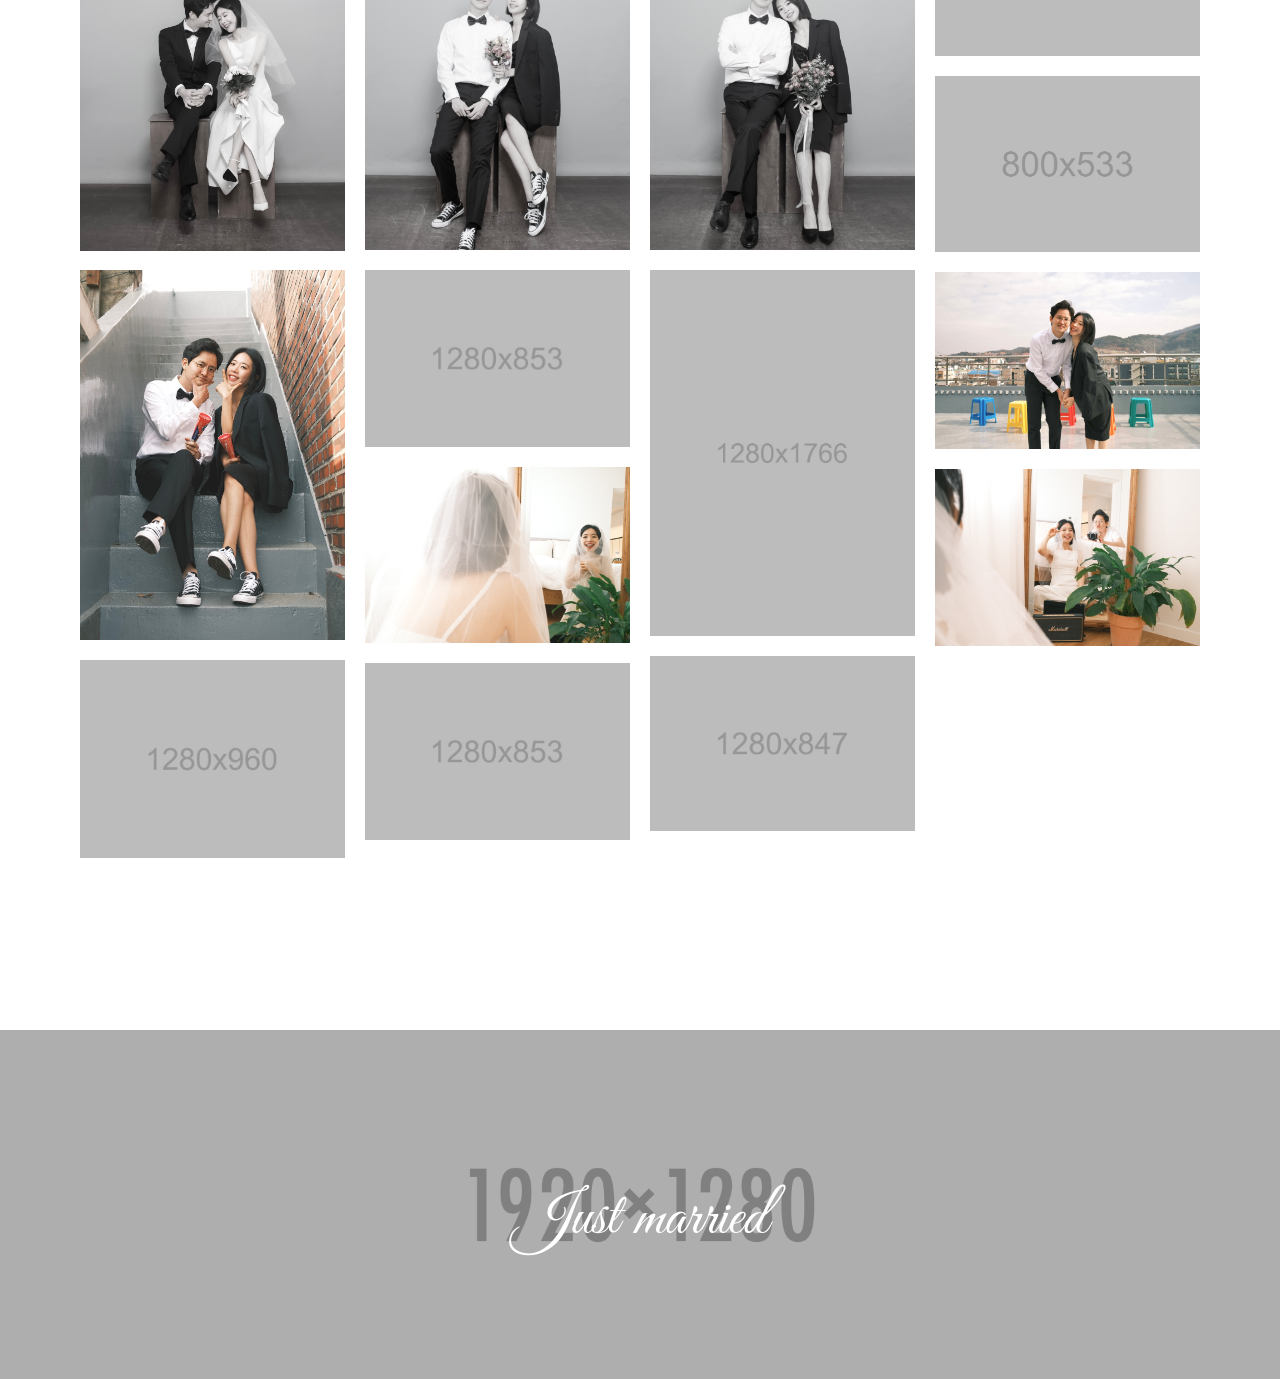
==== commit 1e9fbc9d: "Update index.html" ====
--- a/index.html
+++ b/index.html
@@ -141,36 +141,7 @@
 						<br><h8>2023년 4월 15일 토요일 오후 12시 <br>공주 중동성당</h8>
 					</div>
 				</div>
-				<div class="row">
-					<div class="col-sm-6">
-						<div class="panel-group" id="accordion-img">
-							<div class="panel panel-default">
-								<div id="collapse10" class="panel-collapse collapse in">
-									<img src="img/event1.jpg" alt="">
-								</div>
-							</div>
-							<div class="panel panel-default">
-								<div id="collapse20" class="panel-collapse collapse">
-									<img src="img/event2.jpg" alt="">
-								</div>
-							</div>
-							<div class="panel panel-default">
-								<div id="collapse30" class="panel-collapse collapse">
-									<img src="img/event3.jpg" alt="">
-								</div>
-							</div>
-							<div class="panel panel-default">
-								<div id="collapse40" class="panel-collapse collapse">
-									<img src="img/event4.jpg" alt="">
-								</div>
-							</div>
-							<div class="panel panel-default">
-								<div id="collapse50" class="panel-collapse collapse">
-									<img src="img/event5.jpg" alt="">
-								</div>
-							</div>
-						</div>
-					</div>
+				
 					<div class="col-sm-6">
 						<div class="panel-group" id="accordion">
 							<div class="panel panel-default">
@@ -188,7 +159,8 @@
 									<div class="panel-body">
 									성당 내 주차공간이 협소합니다.
 									<br>성당에서 5분 거리에 공영주차타워가 있으니
-									<br>해당 주차장을 이용해주시면 감사하겠습니다.</div>
+									<br>해당 주차장을 이용해주시면 감사하겠습니다.
+									<br><a href ="https://naver.me/FT0Wi573" target="_blank"><h10>네이버 지도로 주차장 위치보기</h10></a></div>
 								</div>
 							</div>
 							<div class="panel panel-default">
@@ -206,7 +178,8 @@
 									<div class="panel-body">
 									성당에서 진행되는 혼배미사입니다.
 									<br>약 1시간 가량 진행될 예정입니다.
-									<br>성전에서는 정숙 부탁드립니다.</div>
+									<br>성전에서는 정숙 부탁드립니다.
+									<br><a href ="https://naver.me/5ncPhtSS" target="_blank"><h10>네이버 지도로 성당 위치보기</h10></a></div>
 								</div>
 							</div>
 							<div class="panel panel-default">
@@ -224,11 +197,32 @@
 									<div class="panel-body">
 									성당 내에는 식사 장소가 없는 관계로
 									<br>불편하시겠지만
-									<br>위 장소로 이동해 주시기 바랍니다.</div>
-								</div>
-							</div>
-						</div>
-					</div>
+									<br>다음 장소로 이동해 주시기 바랍니다.
+									<br><a href ="https://naver.me/54VkQN44" target="_blank"><h10>네이버 지도로 식당 위치보기</h10></a></div>
+								</div>
+							</div>
+						</div>
+					</div>
+					<div class="row">
+						<div class="col-sm-6">
+							<div class="panel-group" id="accordion-img">
+								<div class="panel panel-default">
+									<div id="collapse10" class="panel-collapse collapse in">
+										<img src="img/event1.jpg" alt="">
+									</div>
+								</div>
+								<div class="panel panel-default">
+									<div id="collapse20" class="panel-collapse collapse">
+										<img src="img/event2.jpg" alt="">
+									</div>
+								</div>
+								<div class="panel panel-default">
+									<div id="collapse30" class="panel-collapse collapse">
+										<img src="img/event3.jpg" alt="">
+									</div>
+								</div>
+							</div>
+						</div>
 				</div>
 			</div>
 		</section>
--- a/css/main.css
+++ b/css/main.css
@@ -1,1968 +1,2055 @@
 .h-flex {
-	display: -ms-flexbox;
-	display: flex;
+  display: -ms-flexbox;
+  display: flex;
 }
 @media only screen and (min-width: 992px) {
-	.h-flex-md {
-		display: -ms-flexbox;
-		display: flex;
-	}
+  .h-flex-md {
+    display: -ms-flexbox;
+    display: flex;
+  }
 }
 /* Fonts */
 @font-face {
-	font-family: 'icomoon';
-	src: url("../fonts/icomoon/icomoon.eot?srf3rx");
-	src: url("../fonts/icomoon/icomoon.eot?srf3rx#iefix") format("embedded-opentype"), url("../fonts/icomoon/icomoon.ttf?srf3rx") format("truetype"), url("../fonts/icomoon/icomoon.woff?srf3rx") format("woff"), url("../fonts/icomoon/icomoon.svg?srf3rx#icomoon") format("svg");
-	font-weight: normal;
-	font-style: normal;
+  font-family: 'icomoon';
+  src: url('../fonts/icomoon/icomoon.eot?srf3rx');
+  src: url('../fonts/icomoon/icomoon.eot?srf3rx#iefix')
+      format('embedded-opentype'),
+    url('../fonts/icomoon/icomoon.ttf?srf3rx') format('truetype'),
+    url('../fonts/icomoon/icomoon.woff?srf3rx') format('woff'),
+    url('../fonts/icomoon/icomoon.svg?srf3rx#icomoon') format('svg');
+  font-weight: normal;
+  font-style: normal;
 }
 @font-face {
-	font-family: 'Good Vibes Pro';
-	src: url("../fonts/GoodVibesPro/GoodVibesPro.eot");
-	src: url("../fonts/GoodVibesPro/GoodVibesPro.eot?#iefix") format("embedded-opentype"), url("../fonts/GoodVibesPro/GoodVibesPro.woff") format("woff"), url("../fonts/GoodVibesPro/GoodVibesPro.ttf") format("truetype");
-	font-weight: normal;
-	font-style: normal;
+  font-family: 'Good Vibes Pro';
+  src: url('../fonts/GoodVibesPro/GoodVibesPro.eot');
+  src: url('../fonts/GoodVibesPro/GoodVibesPro.eot?#iefix')
+      format('embedded-opentype'),
+    url('../fonts/GoodVibesPro/GoodVibesPro.woff') format('woff'),
+    url('../fonts/GoodVibesPro/GoodVibesPro.ttf') format('truetype');
+  font-weight: normal;
+  font-style: normal;
 }
 /* Typography */
-h1, h2, h3, h4, h5, h6, figure {
-	color: #000000;
-	font-weight: 400;
-	margin: 0 0 20px 0;
+h1,
+h2,
+h3,
+h4,
+h5,
+h6,
+figure {
+  color: #000000;
+  font-weight: 400;
+  margin: 0 0 20px 0;
 }
 h1 {
-	font-size: 60px;
-	font-family: "Good Vibes Pro", cursive;
+  font-size: 60px;
+  font-family: 'Good Vibes Pro', cursive;
 }
 h2 {
-	font-size: 50px;
-	font-family: "Good Vibes Pro", cursive;
+  font-size: 50px;
+  font-family: 'Gamja Flower', cursive;
 }
 h3 {
-	font-size: 30px;
+  font-size: 40px;
+}
+h4 {
+  font-size: 30px;
+  font-family: 'Gamja Flower', cursive;
+}
+h5 {
+  font-size: 18px;
+  line-height: 2;
+  font-family: 'Open Sans', sans-serif;
+}
+h6 {
+  font-size: 20px;
+  font-family: 'Open Sans', sans-serif;
+}
+h7 {
+  font-size: 50px;
+  font-family: 'Good Vibes Pro', cursive;
+}
+h8 {
+  font-size: 25px;
+  font-family: 'Gamja Flower', cursive;
+}
+h9 {
+  font-size: 25px;
+  font-family: 'Open Sans', sans-serif;
 }
 a {
-	color: #000;
-	transition: all 0.5s ease;
-}
-a:hover, a:active, a:focus {
-	color: #000;
-	outline: none;
-	text-decoration: none;
+  color: #000;
+  transition: all 0.5s ease;
+}
+a:hover,
+a:active,
+a:focus {
+  color: #000;
+  outline: none;
+  text-decoration: none;
 }
 p {
-	font-size: inherit;
-	line-height: 1.6;
-	margin-bottom: 1rem;
-	text-rendering: optimizeLegibility;
+  font-family: 'Gamja Flower', cursive;
+  font-size: inherit;
+  line-height: 1.6;
+  margin-bottom: 1rem;
+  text-rendering: optimizeLegibility;
 }
 ::-webkit-selection {
-	color: #FFFFFF;
-	background: #000;
+  color: #ffffff;
+  background: #000;
 }
 ::-moz-selection {
-	color: #FFFFFF;
-	background: #000;
+  color: #ffffff;
+  background: #000;
 }
 ::selection {
-	color: #FFFFFF;
-	background: #000;
+  color: #ffffff;
+  background: #000;
 }
 /* Body */
 body {
-	font-family: "Open Sans", sans-serif;
-	font-weight: 300;
-	font-size: 16px;
-	line-height: 1.7;
-	color: #000000;
-	background: #FFFFFF;
+  font-family: 'Open Sans', sans-serif;
+  font-weight: 300;
+  font-size: 16px;
+  line-height: 1.7;
+  color: #000000;
+  background: #ffffff;
 }
 body.offcanvas {
-	overflow: hidden;
+  overflow: hidden;
 }
 /* List */
 ul,
 ol,
 dl {
-	line-height: 1.6;
-	margin-bottom: 1rem;
-	list-style-position: outside;
+  line-height: 1.6;
+  margin-bottom: 1rem;
+  list-style-position: outside;
 }
 li {
-	/* stylelint-disable-next-line sh-waqar/declaration-use-variable */
-	font-size: inherit;
+  /* stylelint-disable-next-line sh-waqar/declaration-use-variable */
+  font-size: inherit;
 }
 ul {
-	list-style-type: disc;
-	margin-left: 0rem;
+  list-style-type: disc;
+  margin-left: 0rem;
 }
 ol {
-	margin-left: 0rem;
+  margin-left: 0rem;
 }
 ul ul,
-ol ul, ul
-ol,
-ol
-ol {
-	margin-left: 1.25rem;
-	margin-bottom: 0;
+ol ul,
+ul ol,
+ol ol {
+  margin-left: 1.25rem;
+  margin-bottom: 0;
 }
 /* Common */
 .main {
-	position: relative;
-	overflow-x: hidden;
-	width: 100%;
-	height: 100%;
-	transition: all 0.5s ease;
+  position: relative;
+  overflow-x: hidden;
+  width: 100%;
+  height: 100%;
+  transition: all 0.5s ease;
 }
 .main.offcanvas {
-	overflow: hidden;
-	position: absolute;
+  overflow: hidden;
+  position: absolute;
 }
 .main.offcanvas:after {
-	transition: all 2s ease;
-	position: absolute;
-	top: 0;
-	right: 0;
-	bottom: 0;
-	left: 0;
-	z-index: 101;
-	background: rgba(0, 0, 0, 0.7);
-	content: "";
+  transition: all 2s ease;
+  position: absolute;
+  top: 0;
+  right: 0;
+  bottom: 0;
+  left: 0;
+  z-index: 101;
+  background: rgba(0, 0, 0, 0.7);
+  content: '';
 }
 .section {
-	padding: 3em 0;
-	clear: both;
+  padding: 3em 0;
+  clear: both;
 }
 @media only screen and (min-width: 768px) {
-	.section {
-		padding: 7em 0;
-	}
+  .section {
+    padding: 7em 0;
+  }
 }
 .section-sm {
-	padding: 3.5em 0;
+  padding: 3.5em 0;
 }
 .section-gray {
-	background: #e9e9e9;
+  background: #e9e9e9;
 }
 .bg {
-	background-size: cover;
-	background-repeat: no-repeat;
-	position: relative;
-	background-position: center center;
-	width: 100%;
+  background-size: cover;
+  background-repeat: no-repeat;
+  position: relative;
+  background-position: center center;
+  width: 100%;
 }
 .heading {
-	margin-bottom: 4em;
+  margin-bottom: 4em;
 }
 .heading.heading-sm {
-	margin-bottom: 2em;
+  margin-bottom: 2em;
 }
 .heading h2 {
-	margin-bottom: 10px;
-	line-height: 1.5;
-	color: #000;
+  margin-bottom: 10px;
+  line-height: 1.5;
+  color: #000;
 }
 .heading p {
-	font-size: 18px;
-	line-height: 1.5;
+  font-size: 18px;
+  line-height: 1.5;
 }
 @media only screen and (min-width: 768px) {
-	.heading p {
-		width: 75%;
-		margin-left: auto;
-		margin-right: auto;
-	}
+  .heading p {
+    width: 75%;
+    margin-left: auto;
+    margin-right: auto;
+  }
 }
 .heading span {
-	text-transform: uppercase;
-	font-size: 13px;
-	letter-spacing: 2px;
-	font-weight: 600;
-	color: rgba(0, 0, 0, 0.4);
+  text-transform: uppercase;
+  font-size: 13px;
+  letter-spacing: 2px;
+  font-weight: 600;
+  color: rgba(0, 0, 0, 0.4);
 }
 .loader {
-	color: #000;
-	position: fixed;
-	box-sizing: border-box;
-	width: 0;
-	height: 0;
-	overflow: hidden;
-	z-index: 1010;
-	background-color: #FFFFFF;
-	width: 100%;
-	height: 100%;
-	left: 0;
-	top: 0;
+  color: #000;
+  position: fixed;
+  box-sizing: border-box;
+  width: 0;
+  height: 0;
+  overflow: hidden;
+  z-index: 1010;
+  background-color: #ffffff;
+  width: 100%;
+  height: 100%;
+  left: 0;
+  top: 0;
 }
 .loader:after {
-	content: '';
-	position: fixed;
-	width: 48px;
-	height: 48px;
-	border: solid 8px #000;
-	border-left-color: transparent;
-	border-radius: 50%;
-	top: calc(50% - 24px);
-	left: calc(50% - 24px);
-	animation: rotate 1s linear infinite;
+  content: '';
+  position: fixed;
+  width: 48px;
+  height: 48px;
+  border: solid 8px #000;
+  border-left-color: transparent;
+  border-radius: 50%;
+  top: calc(50% - 24px);
+  left: calc(50% - 24px);
+  animation: rotate 1s linear infinite;
 }
 .overlay {
-	z-index: 0;
-	position: absolute;
-	bottom: 0;
-	top: 0;
-	left: 0;
-	right: 0;
-	background: rgba(0, 0, 0, 0.15);
+  z-index: 0;
+  position: absolute;
+  bottom: 0;
+  top: 0;
+  left: 0;
+  right: 0;
+  background: rgba(0, 0, 0, 0.15);
 }
 .display-t,
 .display-tc {
-	height: 100vh;
-	display: table;
-	width: 100%;
+  height: 100vh;
+  display: table;
+  width: 100%;
 }
 .display-tc {
-	display: table-cell !important;
-	vertical-align: bottom;
-	padding-bottom: 80px;
-}
-.display-tc h1, .display-tc h2 {
-	margin: 0;
-	padding: 0;
-	color: white;
+  display: table-cell !important;
+  vertical-align: bottom;
+  padding-bottom: 80px;
+}
+.display-tc h1,
+.display-tc h2 {
+  margin: 0;
+  padding: 0;
+  color: white;
 }
 .display-tc h1 {
-	margin-bottom: 0px;
-	line-height: 1.3;
-	font-family: "Amatic SC", cursive;
-	font-weight: 700;
-	font-size: 50px;
+  margin-bottom: 0px;
+  line-height: 1.3;
+  font-family: 'Amatic SC', cursive;
+  font-weight: 700;
+  font-size: 50px;
 }
 @media only screen and (min-width: 768px) {
-	.display-tc h1 {
-		font-size: 150px;
-	}
+  .display-tc h1 {
+    font-size: 150px;
+  }
 }
 .display-tc h2 {
-	font-size: 16px;
-	line-height: 1.5;
-	margin: 30px;
-	font-family: "Open Sans", sans-serif;
+  font-size: 16px;
+  line-height: 1.5;
+  margin: 30px;
+  font-family: 'Open Sans', sans-serif;
 }
 @media only screen and (min-width: 768px) {
-	.display-tc h2 {
-		font-size: 20px;
-	}
+  .display-tc h2 {
+    font-size: 20px;
+  }
 }
 .display-tc .btn {
-	padding: 15px 20px;
-	background: #FFFFFF !important;
-	color: #000;
-	border: none !important;
-	font-size: 14px;
-	text-transform: uppercase;
+  padding: 15px 20px;
+  background: #ffffff !important;
+  color: #000;
+  border: none !important;
+  font-size: 14px;
+  text-transform: uppercase;
 }
 .display-tc .btn:hover {
-	background: #FFFFFF !important;
-	box-shadow: 0px 14px 30px -15px rgba(0, 0, 0, 0.75) !important;
+  background: #ffffff !important;
+  box-shadow: 0px 14px 30px -15px rgba(0, 0, 0, 0.75) !important;
 }
 .banner-text {
-	color: #FFFFFF;
-	display: -ms-flexbox;
-	display: flex;
-	-ms-flex-pack: center;
-	-moz-justify-content: center;
-	justify-content: center;
+  color: #ffffff;
+  display: -ms-flexbox;
+  display: flex;
+  -ms-flex-pack: center;
+  -moz-justify-content: center;
+  justify-content: center;
 }
 .banner-text span {
-	padding: 0 15px;
-	line-height: 21px;
+  padding: 0 15px;
+  line-height: 21px;
 }
 span.banner-text_names {
-	font-family: "Good Vibes Pro", cursive;
-	font-size: 40px;
-	line-height: 43px;
-	position: relative;
-}
-span.banner-text_names:before, span.banner-text_names:after {
-	content: '';
-	display: block;
-	position: absolute;
-	width: 2px;
-	height: 100%;
-	top: 0;
-	background-color: #FFFFFF;
+  font-family: 'Good Vibes Pro', cursive;
+  font-size: 40px;
+  line-height: 43px;
+  position: relative;
+}
+span.banner-text_names:before,
+span.banner-text_names:after {
+  content: '';
+  display: block;
+  position: absolute;
+  width: 2px;
+  height: 100%;
+  top: 0;
+  background-color: #ffffff;
 }
 span.banner-text_names:before {
-	left: -1px;
+  left: -1px;
 }
 span.banner-text_names:after {
-	right: -1px;
+  right: -1px;
 }
 .js .animate-box {
-	opacity: 0;
+  opacity: 0;
 }
 img {
-	max-width: 100%;
-}
-.clearfix::before, .clearfix::after {
-	content: ' ';
-	display: table;
-	clear: both;
+  max-width: 100%;
+}
+.clearfix::before,
+.clearfix::after {
+  content: ' ';
+  display: table;
+  clear: both;
 }
 .rotate {
-	animation: rotate 1s;
-	animation-timing-function: ease-in;
-	animation-iteration-count: infinite !important;
+  animation: rotate 1s;
+  animation-timing-function: ease-in;
+  animation-iteration-count: infinite !important;
 }
 @keyframes rotate {
-	0% {
-		transform: rotate(0deg);
-	}
-	100% {
-		transform: rotate(360deg);
-	}
+  0% {
+    transform: rotate(0deg);
+  }
+  100% {
+    transform: rotate(360deg);
+  }
 }
 /* Navigation */
 .navbar {
-	position: absolute;
-	top: 0;
-	margin: 0;
-	padding: 0;
-	width: 100%;
-	padding: 10px 0;
-	z-index: 1001;
-	border-radius: 0;
-	transform: translateZ(0);
+  position: absolute;
+  top: 0;
+  margin: 0;
+  padding: 0;
+  width: 100%;
+  padding: 10px 0;
+  z-index: 1001;
+  border-radius: 0;
+  transform: translateZ(0);
 }
 .navbar.affix {
-	position: fixed;
-	background: white;
-	transition: all 0.5s ease;
-	border-bottom: 1px solid #ccc;
+  position: fixed;
+  background: white;
+  transition: all 0.5s ease;
+  border-bottom: 1px solid #ccc;
 }
 .navbar.affix a {
-	color: #000000;
+  color: #000000;
 }
 .navbar.affix a:hover {
-	color: #000000;
+  color: #000000;
 }
 .navbar.affix .active > a {
-	color: #000000 !important;
+  color: #000000 !important;
 }
 .navbar.affix .active > a:after {
-	background: #000000;
+  background: #000000;
 }
 .navbar.affix .has-dropdown:after {
-	color: #000000;
+  color: #000000;
 }
 .navbar #logo {
-	display: -ms-flexbox;
-	display: flex;
-	font-size: 30px;
-	margin: 0;
-	padding: 0;
-	line-height: 40px;
-	font-family: "Good Vibes Pro", cursive;
+  display: -ms-flexbox;
+  display: flex;
+  font-size: 30px;
+  margin: 0;
+  padding: 0;
+  line-height: 40px;
+  font-family: 'Good Vibes Pro', cursive;
 }
 .navbar a {
-	padding: 5px 10px;
-	color: #FFFFFF;
-}
-.navbar .menu-1, .navbar .menu-2 {
-	display: none;
+  padding: 5px 10px;
+  color: #ffffff;
+}
+.navbar .menu-1,
+.navbar .menu-2 {
+  display: none;
 }
 @media only screen and (min-width: 768px) {
-	.navbar .menu-1, .navbar .menu-2 {
-		display: block;
-	}
+  .navbar .menu-1,
+  .navbar .menu-2 {
+    display: block;
+  }
 }
 .navbar .navbar-toggle {
-	position: fixed;
-	right: 0;
-	top: 0;
-	z-index: 9;
+  position: fixed;
+  right: 0;
+  top: 0;
+  z-index: 9;
 }
 .navbar .navbar-toggle .icon-bar {
-	background-color: #e9e9e9;
+  background-color: #e9e9e9;
 }
 .navbar ul {
-	padding: 0;
-	margin: 2px 0 0 0;
+  padding: 0;
+  margin: 2px 0 0 0;
 }
 .navbar ul li {
-	padding: 0;
-	margin: 0;
-	list-style: none;
-	display: inline;
+  padding: 0;
+  margin: 0;
+  list-style: none;
+  display: inline;
 }
 .navbar ul li a {
-	font-size: 14px;
-	text-transform: uppercase;
-	color: #FFFFFF;
-	transition: all 0.5s ease;
+  font-size: 14px;
+  text-transform: uppercase;
+  color: #ffffff;
+  transition: all 0.5s ease;
 }
 .navbar ul li a:after {
-	opacity: 0;
-	content: '';
-}
-.navbar ul li a:hover, .navbar ul li a:focus, .navbar ul li a:active {
-	color: white;
-	background: none;
+  opacity: 0;
+  content: '';
+}
+.navbar ul li a:hover,
+.navbar ul li a:focus,
+.navbar ul li a:active {
+  color: white;
+  background: none;
 }
 .navbar ul li a:hover {
-	margin-top: -3px;
+  margin-top: -3px;
 }
 .navbar ul li.has-dropdown {
-	position: relative;
+  position: relative;
 }
 .navbar ul li.has-dropdown:after {
-	content: "\e921";
-	position: absolute;
-	top: 14px;
-	right: -5px;
-	font-family: 'icomoon';
-	color: #FFFFFF;
+  content: '\e921';
+  position: absolute;
+  top: 14px;
+  right: -5px;
+  font-family: 'icomoon';
+  color: #ffffff;
 }
 .navbar ul li.has-dropdown .dropdown {
-	width: 200px;
-	box-shadow: 0px 14px 33px -9px rgba(0, 0, 0, 0.75);
-	z-index: 1002;
-	visibility: hidden;
-	opacity: 0;
-	position: absolute;
-	top: 46px;
-	right: -20px;
-	text-align: left;
-	background: #FFFFFF;
-	padding: 20px;
-	border-radius: 4px;
-	transition: all 0s ease;
+  width: 200px;
+  box-shadow: 0px 14px 33px -9px rgba(0, 0, 0, 0.75);
+  z-index: 1002;
+  visibility: hidden;
+  opacity: 0;
+  position: absolute;
+  top: 46px;
+  right: -20px;
+  text-align: left;
+  background: #ffffff;
+  padding: 20px;
+  border-radius: 4px;
+  transition: all 0s ease;
 }
 .navbar ul li.has-dropdown .dropdown:before {
-	bottom: 100%;
-	right: 40px;
-	border: solid transparent;
-	content: " ";
-	height: 0;
-	width: 0;
-	position: absolute;
-	pointer-events: none;
-	border-bottom-color: #FFFFFF;
-	border-width: 8px;
-	margin-left: -8px;
+  bottom: 100%;
+  right: 40px;
+  border: solid transparent;
+  content: ' ';
+  height: 0;
+  width: 0;
+  position: absolute;
+  pointer-events: none;
+  border-bottom-color: #ffffff;
+  border-width: 8px;
+  margin-left: -8px;
 }
 .navbar ul li.has-dropdown .dropdown li {
-	display: block;
-	margin-bottom: 7px;
+  display: block;
+  margin-bottom: 7px;
 }
 .navbar ul li.has-dropdown .dropdown li:last-child {
-	margin-bottom: 0;
+  margin-bottom: 0;
 }
 .navbar ul li.has-dropdown .dropdown li a {
-	padding: 2px 0;
-	display: block;
-	color: #999999;
-	line-height: 1.2;
-	text-transform: none;
-	font-size: 15px;
+  padding: 2px 0;
+  display: block;
+  color: #999999;
+  line-height: 1.2;
+  text-transform: none;
+  font-size: 15px;
 }
 .navbar ul li.has-dropdown .dropdown li a:hover {
-	color: #000000;
+  color: #000000;
 }
 .navbar ul li.has-dropdown a:hover {
-	margin-top: 0;
+  margin-top: 0;
 }
 .navbar ul li.active > a {
-	color: #FFFFFF !important;
-	position: relative;
+  color: #ffffff !important;
+  position: relative;
 }
 .navbar ul li.active > a:after {
-	content: "";
-	position: absolute;
-	bottom: 0;
-	left: 0;
-	width: 100%;
-	height: 1px;
-	background: #FFFFFF;
-	transition: all 0.5s ease;
-	-ms-transform: translateY(0);
-	transform: translateY(0);
-	opacity: 1;
+  content: '';
+  position: absolute;
+  bottom: 0;
+  left: 0;
+  width: 100%;
+  height: 1px;
+  background: #ffffff;
+  transition: all 0.5s ease;
+  -ms-transform: translateY(0);
+  transform: translateY(0);
+  opacity: 1;
 }
 #offcanvas {
-	position: fixed;
-	z-index: 1901;
-	width: 100%;
-	background: black;
-	right: 0;
-	top: 0;
-	bottom: 0;
-	padding: 45px 40px 40px 40px;
-	overflow-y: auto;
-	display: -ms-flexbox;
-	display: flex;
-	-ms-flex-pack: center;
-	-moz-justify-content: center;
-	justify-content: center;
-	-ms-flex-align: center;
-	-moz-align-items: center;
-	align-items: center;
-	-ms-transform: translateX(100%);
-	transform: translateX(100%);
-	transition: all 0.5s ease;
+  position: fixed;
+  z-index: 1901;
+  width: 100%;
+  background: black;
+  right: 0;
+  top: 0;
+  bottom: 0;
+  padding: 45px 40px 40px 40px;
+  overflow-y: auto;
+  display: -ms-flexbox;
+  display: flex;
+  -ms-flex-pack: center;
+  -moz-justify-content: center;
+  justify-content: center;
+  -ms-flex-align: center;
+  -moz-align-items: center;
+  align-items: center;
+  -ms-transform: translateX(100%);
+  transform: translateX(100%);
+  transition: all 0.5s ease;
 }
 .offcanvas #offcanvas {
-	-ms-transform: translateX(0px);
-	transform: translateX(0px);
+  -ms-transform: translateX(0px);
+  transform: translateX(0px);
 }
 #offcanvas a {
-	color: rgba(255, 255, 255, 0.5);
+  color: rgba(255, 255, 255, 0.5);
 }
 #offcanvas a:hover {
-	color: rgba(255, 255, 255, 0.8);
+  color: rgba(255, 255, 255, 0.8);
 }
 #offcanvas ul {
-	padding: 0;
-	margin: 0;
-	font-size: 25px;
+  padding: 0;
+  margin: 0;
+  font-size: 25px;
 }
 #offcanvas ul li {
-	padding: 0;
-	margin: 0;
-	list-style: none;
+  padding: 0;
+  margin: 0;
+  list-style: none;
 }
 #offcanvas ul li > ul {
-	padding-left: 20px;
+  padding-left: 20px;
 }
 #offcanvas ul li.offcanvas-has-dropdown > a {
-	display: block;
-	position: relative;
+  display: block;
+  position: relative;
 }
 #offcanvas ul li.offcanvas-has-dropdown > a:after {
-	position: absolute;
-	right: 0;
-	top: 0;
-	font-family: 'icomoon';
-	speak: none;
-	font-style: normal;
-	font-weight: normal;
-	font-variant: normal;
-	text-transform: none;
-	line-height: 1;
-	/* Better Font Rendering =========== */
-	-webkit-font-smoothing: antialiased;
-	-moz-osx-font-smoothing: grayscale;
-	content: "\e921";
-	font-size: 40px;
-	color: rgba(255, 255, 255, 0.2);
-	transition: all 0.5s ease;
+  position: absolute;
+  right: 0;
+  top: 0;
+  font-family: 'icomoon';
+  speak: none;
+  font-style: normal;
+  font-weight: normal;
+  font-variant: normal;
+  text-transform: none;
+  line-height: 1;
+  /* Better Font Rendering =========== */
+  -webkit-font-smoothing: antialiased;
+  -moz-osx-font-smoothing: grayscale;
+  content: '\e921';
+  font-size: 40px;
+  color: rgba(255, 255, 255, 0.2);
+  transition: all 0.5s ease;
 }
 #offcanvas ul li.offcanvas-has-dropdown.active a:after {
-	-ms-transform: rotate(-180deg);
-	transform: rotate(-180deg);
+  -ms-transform: rotate(-180deg);
+  transform: rotate(-180deg);
 }
 .nav-toggle {
-	position: fixed;
-	right: 0px;
-	top: 10px;
-	z-index: 21;
-	padding: 6px 0 0 0;
-	display: block;
-	margin: 0 auto;
-	display: none;
-	height: 44px;
-	width: 44px;
-	z-index: 2001;
-	border-bottom: none !important;
-	display: block;
-	cursor: pointer;
-	text-decoration: none;
+  position: fixed;
+  right: 0px;
+  top: 10px;
+  z-index: 21;
+  padding: 6px 0 0 0;
+  display: block;
+  margin: 0 auto;
+  display: none;
+  height: 44px;
+  width: 44px;
+  z-index: 2001;
+  border-bottom: none !important;
+  display: block;
+  cursor: pointer;
+  text-decoration: none;
 }
 @media only screen and (min-width: 768px) {
-	.nav-toggle {
-		display: none;
-	}
-}
-.nav-toggle.active i::before, .nav-toggle.active i::after {
-	background: #444;
-}
-.nav-toggle:hover, .nav-toggle:focus, .nav-toggle:active {
-	outline: none;
-	border-bottom: none !important;
+  .nav-toggle {
+    display: none;
+  }
+}
+.nav-toggle.active i::before,
+.nav-toggle.active i::after {
+  background: #444;
+}
+.nav-toggle:hover,
+.nav-toggle:focus,
+.nav-toggle:active {
+  outline: none;
+  border-bottom: none !important;
 }
 .nav-toggle i {
-	position: relative;
-	display: inline-block;
-	width: 25px;
-	height: 2px;
-	color: #252525;
-	font: bold 14px/.4 Helvetica;
-	text-transform: uppercase;
-	text-indent: -55px;
-	background: #252525;
-	transition: all .2s ease-out;
-}
-.nav-toggle i::before, .nav-toggle i::after {
-	content: '';
-	width: 25px;
-	height: 2px;
-	background: #252525;
-	position: absolute;
-	left: 0;
-	transition: all .2s ease-out;
+  position: relative;
+  display: inline-block;
+  width: 25px;
+  height: 2px;
+  color: #252525;
+  font: bold 14px/0.4 Helvetica;
+  text-transform: uppercase;
+  text-indent: -55px;
+  background: #252525;
+  transition: all 0.2s ease-out;
+}
+.nav-toggle i::before,
+.nav-toggle i::after {
+  content: '';
+  width: 25px;
+  height: 2px;
+  background: #252525;
+  position: absolute;
+  left: 0;
+  transition: all 0.2s ease-out;
 }
 .nav-toggle.nav-white > i {
-	color: #FFFFFF;
-	background: #FFFFFF;
-}
-.nav-toggle.nav-white > i::before, .nav-toggle.nav-white > i::after {
-	background: #FFFFFF;
+  color: #ffffff;
+  background: #ffffff;
+}
+.nav-toggle.nav-white > i::before,
+.nav-toggle.nav-white > i::after {
+  background: #ffffff;
 }
 .nav-toggle i::before {
-	top: -7px;
+  top: -7px;
 }
 .nav-toggle i::after {
-	bottom: -7px;
+  bottom: -7px;
 }
 .nav-toggle:hover i::before {
-	top: -10px;
+  top: -10px;
 }
 .nav-toggle:hover i::after {
-	bottom: -10px;
+  bottom: -10px;
 }
 .nav-toggle.active i {
-	background: transparent;
+  background: transparent;
 }
 .nav-toggle.active i::before {
-	top: 0;
-	-ms-transform: rotate(45deg);
-	transform: rotateZ(45deg);
+  top: 0;
+  -ms-transform: rotate(45deg);
+  transform: rotateZ(45deg);
 }
 .nav-toggle.active i::after {
-	bottom: 0;
-	-ms-transform: rotate(-45deg);
-	transform: rotateZ(-45deg);
+  bottom: 0;
+  -ms-transform: rotate(-45deg);
+  transform: rotateZ(-45deg);
 }
 /* Header section */
 .cover {
-	height: 100vh;
-	background-position: center center;
-	background-size: cover;
-	background-repeat: no-repeat;
-	position: relative;
-	width: 100%;
+  height: 100vh;
+  background-position: center center;
+  background-size: cover;
+  background-repeat: no-repeat;
+  position: relative;
+  width: 100%;
 }
 .cover > .container {
-	position: relative;
-	z-index: 10;
+  position: relative;
+  z-index: 10;
 }
 .cover .display-tc {
-	opacity: 0;
+  opacity: 0;
 }
 /* About-us */
 .couple-wrap {
-	width: 90%;
-	margin: 0 auto;
-	position: relative;
+  width: 90%;
+  margin: 0 auto;
+  position: relative;
 }
 @media only screen and (min-width: 768px) {
-	.couple-wrap {
-		width: 100%;
-	}
+  .couple-wrap {
+    width: 100%;
+  }
 }
 .couple-wrap h3 {
-	font-size: 24px;
-	color: #000;
+  font-size: 24px;
+  color: #000;
 }
 .couple-wrap .groom-wrap {
-	margin-bottom: 40px;
+  margin-bottom: 40px;
 }
 @media only screen and (min-width: 992px) {
-	.couple-wrap .groom-wrap {
-		margin-bottom: 0;
-		padding-right: 30px;
-	}
+  .couple-wrap .groom-wrap {
+    margin-bottom: 0;
+    padding-right: 30px;
+  }
 }
 @media only screen and (min-width: 992px) {
-	.couple-wrap .bride-wrap {
-		padding-left: 30px;
-	}
+  .couple-wrap .bride-wrap {
+    padding-left: 30px;
+  }
 }
 .heart {
-	position: absolute;
-	top: 4em;
-	left: 0;
-	right: 0;
-	z-index: 99;
-	animation: pulse 1s ease infinite;
-	display: none;
+  position: absolute;
+  top: 4em;
+  left: 0;
+  right: 0;
+  z-index: 99;
+  animation: pulse 1s ease infinite;
+  display: none;
 }
 .heart i {
-	font-size: 20px;
-	padding: 20px;
-	color: #000;
+  font-size: 20px;
+  padding: 20px;
+  color: #000;
 }
 @media only screen and (min-width: 992px) {
-	.heart {
-		display: block;
-	}
-}
-.groom, .bride {
-	width: 150px;
-	height: 150px;
-	margin: 0 auto 10px;
-	border-radius: 50%;
+  .heart {
+    display: block;
+  }
+}
+.groom,
+.bride {
+  width: 150px;
+  height: 150px;
+  margin: 0 auto 10px;
+  border-radius: 50%;
 }
 @media only screen and (min-width: 768px) {
-	.groom, .bride {
-		float: left;
-	}
-}
-.groom img, .bride img {
-	width: 150px;
-	height: 150px;
-	border-radius: 50%;
+  .groom,
+  .bride {
+    float: left;
+  }
+}
+.groom img,
+.bride img {
+  width: 150px;
+  height: 150px;
+  border-radius: 50%;
 }
 @media only screen and (min-width: 768px) {
-	.groom {
-		float: right;
-		margin-right: 5px;
-	}
+  .groom {
+    float: right;
+    margin-right: 5px;
+  }
 }
 @media only screen and (min-width: 768px) {
-	.bride {
-		float: left;
-		margin-left: 5px;
-	}
+  .bride {
+    float: left;
+    margin-left: 5px;
+  }
 }
 .desc-groom {
-	text-align: center;
+  text-align: center;
 }
 @media only screen and (min-width: 768px) {
-	.desc-groom {
-		padding-right: 180px;
-		text-align: right;
-	}
+  .desc-groom {
+    padding-right: 180px;
+    text-align: right;
+  }
 }
 .desc-bride {
-	text-align: center;
+  text-align: center;
 }
 @media only screen and (min-width: 768px) {
-	.desc-bride {
-		padding-left: 180px;
-		text-align: left;
-	}
+  .desc-bride {
+    padding-left: 180px;
+    text-align: left;
+  }
 }
 /* Events */
 .events-accordion h3 {
-	font-size: 20px;
+  font-size: 20px;
 }
 .events-accordion #accordion-img {
-	margin-top: -20px;
-	margin-bottom: 20px;
-	max-height: 400px;
-	overflow: hidden;
+  margin-top: -20px;
+  margin-bottom: 20px;
+  max-height: 400px;
+  overflow: hidden;
 }
 @media only screen and (min-width: 768px) {
-	.events-accordion #accordion-img {
-		margin-bottom: 0;
-		max-height: inherit;
-	}
+  .events-accordion #accordion-img {
+    margin-bottom: 0;
+    max-height: inherit;
+  }
 }
 @media only screen and (min-width: 992px) {
-	.events-accordion #accordion-img {
-		max-height: 485px;
-	}
+  .events-accordion #accordion-img {
+    max-height: 485px;
+  }
 }
 .events-accordion .panel-default,
 .events-accordion .panel-default > .panel-heading,
 .events-accordion .panel-group .panel-heading + .panel-collapse > .list-group,
 .events-accordion .panel-group .panel-heading + .panel-collapse > .panel-body {
-	border: none;
+  border: none;
 }
 .events-accordion .panel-default > .panel-heading {
-	background-color: #e9e9e9;
+  background-color: #e9e9e9;
 }
 .events-accordion .panel-group .panel-heading + .panel-collapse > .panel-body {
-	padding: 0 15px 5px;
+  padding: 0 15px 5px;
 }
 .events-accordion .panel-default {
-	box-shadow: none;
+  box-shadow: none;
 }
 .events-accordion .panel-title > a {
-	display: inline-block;
-	width: 100%;
-}
-.events-accordion .panel-title > a:hover, .events-accordion .panel-title > a[aria-expanded="true"] {
-	color: #000000;
-	font-weight: 600;
+  display: inline-block;
+  width: 100%;
+}
+.events-accordion .panel-title > a:hover,
+.events-accordion .panel-title > a[aria-expanded='true'] {
+  color: #000000;
+  font-weight: 600;
 }
 .events-accordion .panel-place {
-	padding: 5px 15px 0;
+  padding: 5px 15px 0;
 }
 /* Our story */
 /* Timeline */
 .timeline {
-	list-style: none;
-	padding: 0;
-	margin: 0;
-	position: relative;
+  list-style: none;
+  padding: 0;
+  margin: 0;
+  position: relative;
 }
 .timeline:before {
-	top: 50px;
-	bottom: 0;
-	position: absolute;
-	content: " ";
-	width: 1px;
-	height: 65%;
-	background-color: #ccc;
-	left: 30px;
+  top: 50px;
+  bottom: 0;
+  position: absolute;
+  content: ' ';
+  width: 1px;
+  height: 65%;
+  background-color: #ccc;
+  left: 30px;
 }
 @media only screen and (min-width: 640px) {
-	.timeline:before {
-		left: 80px;
-	}
+  .timeline:before {
+    left: 80px;
+  }
 }
 .timeline > li {
-	margin-bottom: 20px;
-	position: relative;
+  margin-bottom: 20px;
+  position: relative;
 }
 .timeline > li:last-child {
-	margin-bottom: 0;
-}
-.timeline > li:before, .timeline > li:after {
-	content: " ";
-	display: table;
-}
+  margin-bottom: 0;
+}
+.timeline > li:before,
 .timeline > li:after {
-	clear: both;
+  content: ' ';
+  display: table;
+}
+.timeline > li:after {
+  clear: both;
 }
 .timeline .timeline-badge {
-	left: 0;
-	width: 60px;
-	height: 60px;
-	position: absolute;
-	top: 16px;
-	z-index: 100;
+  left: 0;
+  width: 60px;
+  height: 60px;
+  position: absolute;
+  top: 16px;
+  z-index: 100;
 }
 .timeline .timeline-badge img {
-	border-radius: 50%;
+  border-radius: 50%;
 }
 @media only screen and (min-width: 640px) {
-	.timeline .timeline-badge {
-		width: 160px;
-		height: 160px;
-		margin-left: 0;
-	}
+  .timeline .timeline-badge {
+    width: 160px;
+    height: 160px;
+    margin-left: 0;
+  }
 }
 .timeline .timeline-panel {
-	width: 75%;
-	float: right;
-	border: 1px solid #ccc;
-	padding: 30px;
-	position: relative;
-	border-radius: 4px;
+  width: 75%;
+  float: right;
+  border: 1px solid #ccc;
+  padding: 30px;
+  position: relative;
+  border-radius: 4px;
 }
 .timeline .timeline-panel:before {
-	left: -15px;
-	right: auto;
-	position: absolute;
-	top: 30px;
-	display: inline-block;
-	border-top: 15px solid transparent;
-	border-left: 0 solid #ccc;
-	border-right: 15px solid #ccc;
-	border-bottom: 15px solid transparent;
-	content: " ";
+  left: -15px;
+  right: auto;
+  position: absolute;
+  top: 30px;
+  display: inline-block;
+  border-top: 15px solid transparent;
+  border-left: 0 solid #ccc;
+  border-right: 15px solid #ccc;
+  border-bottom: 15px solid transparent;
+  content: ' ';
 }
 .timeline .timeline-panel:after {
-	left: -14px;
-	right: auto;
-	position: absolute;
-	top: 31px;
-	display: inline-block;
-	border-top: 14px solid transparent;
-	border-left: 0 solid #FFFFFF;
-	border-right: 14px solid #FFFFFF;
-	border-bottom: 14px solid transparent;
-	content: " ";
+  left: -14px;
+  right: auto;
+  position: absolute;
+  top: 31px;
+  display: inline-block;
+  border-top: 14px solid transparent;
+  border-left: 0 solid #ffffff;
+  border-right: 14px solid #ffffff;
+  border-bottom: 14px solid transparent;
+  content: ' ';
 }
 @media only screen and (min-width: 640px) {
-	.timeline .timeline-panel {
-		width: calc(100% - 200px);
-	}
-	.timeline .timeline-panel:before {
-		top: 80px;
-	}
-	.timeline .timeline-panel:after {
-		top: 81px;
-	}
+  .timeline .timeline-panel {
+    width: calc(100% - 200px);
+  }
+  .timeline .timeline-panel:before {
+    top: 80px;
+  }
+  .timeline .timeline-panel:after {
+    top: 81px;
+  }
 }
 .timeline .timeline-item:nth-child(2n) .timeline-panel {
-	float: right;
+  float: right;
 }
 .timeline .timeline-item:nth-child(2n) .timeline-panel:before {
-	border-left-width: 0;
-	border-right-width: 15px;
-	left: -15px;
-	right: auto;
+  border-left-width: 0;
+  border-right-width: 15px;
+  left: -15px;
+  right: auto;
 }
 .timeline .timeline-item:nth-child(2n) .timeline-panel:after {
-	border-left-width: 0;
-	border-right-width: 14px;
-	left: -14px;
-	right: auto;
+  border-left-width: 0;
+  border-right-width: 14px;
+  left: -14px;
+  right: auto;
 }
 .timeline .timeline-title {
-	margin-top: 0;
-	font-size: 24px;
+  margin-top: 0;
+  font-size: 24px;
 }
 .timeline .date {
-	display: block;
-	margin-bottom: 20px;
-	font-size: 13px;
-	text-transform: uppercase;
-	letter-spacing: 2px;
+  display: block;
+  margin-bottom: 20px;
+  font-size: 13px;
+  text-transform: uppercase;
+  letter-spacing: 2px;
 }
 .timeline .timeline-body > p,
 .timeline .timeline-body > ul {
-	margin-bottom: 0;
+  margin-bottom: 0;
 }
 .timeline .timeline-body > p + p {
-	margin-top: 5px;
+  margin-top: 5px;
 }
 .timeline-readmore {
-	display: inline-block;
-	margin-top: 5px;
-	color: #000000;
-	text-decoration: underline;
+  display: inline-block;
+  margin-top: 5px;
+  color: #000000;
+  text-decoration: underline;
 }
 .section-gray .timeline .timeline-panel:after {
-	border-left-color: #e9e9e9;
-	border-right-color: #e9e9e9;
+  border-left-color: #e9e9e9;
+  border-right-color: #e9e9e9;
 }
 @media only screen and (min-width: 992px) {
-	ul.timeline:before {
-		left: 50%;
-	}
-	ul.timeline > li > .timeline-panel {
-		width: 38%;
-		float: left;
-	}
-	ul.timeline > li > .timeline-badge {
-		left: 50%;
-		margin-left: -80px;
-	}
-	ul.timeline > li > .timeline-panel:before {
-		right: -15px;
-		left: auto;
-		border-right-width: 0;
-		border-left-width: 15px;
-	}
-	ul.timeline > li > .timeline-panel:after {
-		right: -14px;
-		left: auto;
-		border-left-width: 14px;
-		border-right-width: 0;
-	}
+  ul.timeline:before {
+    left: 50%;
+  }
+  ul.timeline > li > .timeline-panel {
+    width: 38%;
+    float: left;
+  }
+  ul.timeline > li > .timeline-badge {
+    left: 50%;
+    margin-left: -80px;
+  }
+  ul.timeline > li > .timeline-panel:before {
+    right: -15px;
+    left: auto;
+    border-right-width: 0;
+    border-left-width: 15px;
+  }
+  ul.timeline > li > .timeline-panel:after {
+    right: -14px;
+    left: auto;
+    border-left-width: 14px;
+    border-right-width: 0;
+  }
 }
 /* Gallery */
 .gallery .grid--margin {
-	margin-bottom: 50px;
+  margin-bottom: 50px;
 }
 .grid-item {
-	border: 10px solid rgba(0, 0, 0, 0);
+  border: 10px solid rgba(0, 0, 0, 0);
 }
 .grid-item a:before {
-	position: absolute;
-	top: 0;
-	left: 0;
-	right: 0;
-	bottom: 0;
-	content: "";
-	z-index: 80;
-	transition: all 0.5s ease;
-	background: rgba(51, 51, 51, 0);
+  position: absolute;
+  top: 0;
+  left: 0;
+  right: 0;
+  bottom: 0;
+  content: '';
+  z-index: 80;
+  transition: all 0.5s ease;
+  background: rgba(51, 51, 51, 0);
 }
 .grid-item a:hover:before {
-	background: rgba(51, 51, 51, 0.2);
+  background: rgba(51, 51, 51, 0.2);
 }
 .grid-item,
 .grid-sizer {
-	width: 100%;
+  width: 100%;
 }
 @media only screen and (min-width: 768px) {
-	.grid-item,
-	.grid-sizer {
-		width: 25%;
-	}
+  .grid-item,
+  .grid-sizer {
+    width: 25%;
+  }
 }
 .grid-item--width2 {
-	width: 100%;
+  width: 100%;
 }
 @media only screen and (min-width: 768px) {
-	.grid-item--width2 {
-		width: 50%;
-	}
+  .grid-item--width2 {
+    width: 50%;
+  }
 }
 .filters-button-group {
-	text-align: center;
-	border-bottom: 1px solid;
-	margin: 0 10px 50px;
+  text-align: center;
+  border-bottom: 1px solid;
+  margin: 0 10px 50px;
 }
 .filters-button-group .button {
-	border: none;
-	background: none;
-	padding: 0 10px 10px;
-	border-bottom: 2px solid transparent;
-	font-size: 14px;
-	text-transform: uppercase;
-	outline: none;
+  border: none;
+  background: none;
+  padding: 0 10px 10px;
+  border-bottom: 2px solid transparent;
+  font-size: 14px;
+  text-transform: uppercase;
+  outline: none;
 }
 .filters-button-group .is-checked {
-	border-bottom: 2px solid #000;
+  border-bottom: 2px solid #000;
 }
 .gallery-list {
-	position: relative;
-	float: left;
-	padding: 0;
-	margin: 0 0 -10px 0;
-	width: 100%;
+  position: relative;
+  float: left;
+  padding: 0;
+  margin: 0 0 -10px 0;
+  width: 100%;
 }
 .gallery-list li {
-	display: block;
-	padding: 0 5px;
-	margin: 0 0 10px 0;
-	list-style: none;
-	min-height: 400px;
-	position: relative;
-	overflow: hidden;
-	border-radius: 7px;
+  display: block;
+  padding: 0 5px;
+  margin: 0 0 10px 0;
+  list-style: none;
+  min-height: 400px;
+  position: relative;
+  overflow: hidden;
+  border-radius: 7px;
 }
 .gallery-list li img {
-	width: 100%;
-	height: 100%;
-	object-fit: cover;
-	border-radius: 7px;
-	position: absolute;
-	top: 0;
-	left: 0;
+  width: 100%;
+  height: 100%;
+  object-fit: cover;
+  border-radius: 7px;
+  position: absolute;
+  top: 0;
+  left: 0;
 }
 .gallery-list li a {
-	min-height: 400px;
-	padding: 2em;
-	position: relative;
-	width: 100%;
-	display: block;
+  min-height: 400px;
+  padding: 2em;
+  position: relative;
+  width: 100%;
+  display: block;
 }
 .gallery-list li a:before {
-	position: absolute;
-	top: 0;
-	left: 0;
-	right: 0;
-	bottom: 0;
-	content: "";
-	z-index: 80;
-	transition: all 0.5s ease;
-	border-radius: 7px;
-	background: rgba(0, 0, 0, 0.2);
+  position: absolute;
+  top: 0;
+  left: 0;
+  right: 0;
+  bottom: 0;
+  content: '';
+  z-index: 80;
+  transition: all 0.5s ease;
+  border-radius: 7px;
+  background: rgba(0, 0, 0, 0.2);
 }
 .gallery-list li a:hover .gallery-item_info span,
 .gallery-list li a:hover .gallery-item_info h3 {
-	-ms-transform: translateY(0);
-	transform: translateY(0);
-	opacity: 1;
+  -ms-transform: translateY(0);
+  transform: translateY(0);
+  opacity: 1;
 }
 .gallery-list li a:hover:before {
-	background: rgba(0, 0, 0, 0.5);
+  background: rgba(0, 0, 0, 0.5);
 }
 .gallery-list .gallery-item_info {
-	width: auto;
-	bottom: 1em;
-	left: 1em;
-	right: 1em;
-	position: absolute;
-	z-index: 100;
+  width: auto;
+  bottom: 1em;
+  left: 1em;
+  right: 1em;
+  position: absolute;
+  z-index: 100;
 }
 @media only screen and (min-width: 768px) {
-	.gallery-list .gallery-item_info {
-		bottom: 2em;
-		left: 2em;
-		right: 2em;
-	}
+  .gallery-list .gallery-item_info {
+    bottom: 2em;
+    left: 2em;
+    right: 2em;
+  }
 }
 .gallery-list .gallery-item_info span {
-	text-transform: uppercase;
-	letter-spacing: 2px;
-	font-size: 13px;
-	color: rgba(255, 255, 255, 0.7);
-	display: block;
-	-ms-transform: translateY(100%);
-	transform: translateY(100%);
-	transition: all 0.5s ease;
-	opacity: 0;
+  text-transform: uppercase;
+  letter-spacing: 2px;
+  font-size: 13px;
+  color: rgba(255, 255, 255, 0.7);
+  display: block;
+  -ms-transform: translateY(100%);
+  transform: translateY(100%);
+  transition: all 0.5s ease;
+  opacity: 0;
 }
 .gallery-list .gallery-item_info h3 {
-	color: #FFFFFF;
-	margin-bottom: 0;
-	-ms-transform: translateY(-30%);
-	transform: translateY(-30%);
-	transition: all 0.5s ease;
-	font-size: 20px;
+  color: #ffffff;
+  margin-bottom: 0;
+  -ms-transform: translateY(-30%);
+  transform: translateY(-30%);
+  transition: all 0.5s ease;
+  font-size: 20px;
 }
 /* Counter */
 .counter {
-	text-align: center;
-	background-image: url(../img/counter-bg.jpg);
-	height: auto;
+  text-align: center;
+  background-image: url(../img/counter-bg.jpg);
+  height: auto;
 }
 @media only screen and (min-width: 768px) {
-	.counter .row {
-		margin-bottom: -40px;
-	}
+  .counter .row {
+    margin-bottom: -40px;
+  }
 }
 .counter .counter-value {
-	font-size: 50px;
-	line-height: 1;
-	color: #FFFFFF;
-	font-weight: 100;
-	display: block;
+  font-size: 50px;
+  line-height: 1;
+  color: #ffffff;
+  font-weight: 100;
+  display: block;
 }
 .counter .counter-label {
-	margin-bottom: 0;
-	text-transform: lowercase;
-	color: #FFFFFF;
-	font-family: "Good Vibes Pro", cursive;
-	font-size: 30px;
+  margin-bottom: 0;
+  text-transform: lowercase;
+  color: #ffffff;
+  font-family: 'Good Vibes Pro', cursive;
+  font-size: 30px;
 }
 .counter .feature-center {
-	text-align: center;
-	margin-bottom: 40px;
-	padding: 0 20px;
-	width: 100%;
+  text-align: center;
+  margin-bottom: 40px;
+  padding: 0 20px;
+  width: 100%;
 }
 @media only screen and (min-width: 992px) {
-	.counter .feature-center {
-		margin-bottom: 0;
-	}
+  .counter .feature-center {
+    margin-bottom: 0;
+  }
 }
 .counter .icon {
-	width: 90px;
-	height: 90px;
-	border: 2px solid #e9e9e9;
-	display: table;
-	text-align: center;
-	margin: 0 auto 30px auto;
-	box-shadow: 0px 14px 30px -15px rgba(0, 0, 0, 0.75);
-	border-radius: 50%;
+  width: 90px;
+  height: 90px;
+  border: 2px solid #e9e9e9;
+  display: table;
+  text-align: center;
+  margin: 0 auto 30px auto;
+  box-shadow: 0px 14px 30px -15px rgba(0, 0, 0, 0.75);
+  border-radius: 50%;
 }
 .counter .icon i {
-	display: table-cell;
-	vertical-align: middle;
-	font-size: 40px;
-	line-height: 40px;
-	color: #000;
+  display: table-cell;
+  vertical-align: middle;
+  font-size: 40px;
+  line-height: 40px;
+  color: #000;
 }
 /* Testimonials */
 .testimonials .wrap-testimony {
-	position: relative;
+  position: relative;
 }
 .testimonials .testimony-slide {
-	text-align: center;
+  text-align: center;
 }
 .testimonials .testimony-slide span {
-	font-size: 12px;
-	text-transform: uppercase;
-	letter-spacing: 2px;
-	font-weight: 700;
-	display: block;
+  font-size: 12px;
+  text-transform: uppercase;
+  letter-spacing: 2px;
+  font-weight: 700;
+  display: block;
 }
 .testimonials .testimony-slide figure {
-	margin-bottom: 10px;
-	display: -moz-inline-stack;
-	display: inline-block;
-	zoom: 1;
-	*display: inline;
-	width: 100px;
-	height: 100px;
+  margin-bottom: 10px;
+  display: -moz-inline-stack;
+  display: inline-block;
+  zoom: 1;
+  *display: inline;
+  width: 100px;
+  height: 100px;
 }
 .testimonials .testimony-slide figure img {
-	width: 100px;
-	height: 100px;
-	border-radius: 50%;
+  width: 100px;
+  height: 100px;
+  border-radius: 50%;
 }
 .testimonials .testimony-slide blockquote {
-	border: none;
-	margin: 30px auto;
-	width: 100%;
-	position: relative;
-	border-radius: 4px;
+  border: none;
+  margin: 30px auto;
+  width: 100%;
+  position: relative;
+  border-radius: 4px;
 }
 @media only screen and (min-width: 992px) {
-	.testimonials .testimony-slide blockquote {
-		width: 50%;
-	}
+  .testimonials .testimony-slide blockquote {
+    width: 50%;
+  }
 }
 .testimonials .testimony-slide blockquote p {
-	font-style: italic;
-	color: #8f989f;
-	font-size: 20px;
-	line-height: 1.6em;
+  font-style: italic;
+  color: #8f989f;
+  font-size: 20px;
+  line-height: 1.6em;
 }
 .testimonials .testimony-slide.active {
-	display: block;
+  display: block;
 }
 /* Invitation */
 .invitation_heading {
-	font-size: 18px;
+  font-size: 18px;
 }
 .invitation .send-button {
-	margin-top: 10px;
+  margin-top: 10px;
 }
 .invitation .form-wrapper {
-	background: #FFFFFF;
-	padding: 20px 35px 30px;
-	margin-bottom: 40px;
+  background: #ffffff;
+  padding: 20px 35px 30px;
+  margin-bottom: 40px;
 }
 @media only screen and (min-width: 992px) {
-	.invitation .form-wrapper {
-		margin-bottom: 0;
-	}
+  .invitation .form-wrapper {
+    margin-bottom: 0;
+  }
 }
 .invitation h3 {
-	margin: 10px 0;
+  margin: 10px 0;
 }
 .invitation .video {
-	height: 450px;
-	overflow: hidden;
-	border-radius: 0;
-	background-image: url(../img/video-bg.jpg);
+  height: 450px;
+  overflow: hidden;
+  border-radius: 0;
+  background-image: url(../img/video-bg.jpg);
 }
 .invitation .video:hover .overlay {
-	opacity: 0.5;
+  opacity: 0.5;
 }
 .invitation .video a {
-	z-index: 1001;
-	position: absolute;
-	top: 50%;
-	left: 50%;
-	-ms-transform: translateX(-50%) translateY(-50%);
-	transform: translateX(-50%) translateY(-50%);
-	display: table;
-	text-align: center;
-	color: rgba(255, 255, 255, 0.5);
+  z-index: 1001;
+  position: absolute;
+  top: 50%;
+  left: 50%;
+  -ms-transform: translateX(-50%) translateY(-50%);
+  transform: translateX(-50%) translateY(-50%);
+  display: table;
+  text-align: center;
+  color: rgba(255, 255, 255, 0.5);
 }
 .invitation .video a i {
-	text-align: center;
-	display: table-cell;
-	vertical-align: middle;
+  text-align: center;
+  display: table-cell;
+  vertical-align: middle;
 }
 .invitation .video .overlay {
-	transition: all 0.5s ease;
+  transition: all 0.5s ease;
 }
 /* Banner */
 .banner h1,
 .banner h2 {
-	color: #FFFFFF;
+  color: #ffffff;
 }
 .banner p {
-	color: #FFFFFF;
-	margin-bottom: 0;
+  color: #ffffff;
+  margin-bottom: 0;
 }
 .banner_top {
-	background-image: url(../img/header-bg.jpg);
+  background-image: url(../img/header-bg.jpg);
 }
 .banner_bottom {
-	padding: 10em 0 3em;
-	background-image: url(../img/banner-bottom.jpg);
+  padding: 10em 0 3em;
+  background-image: url(../img/banner-bottom.jpg);
 }
 .banner_bottom h2 {
-	margin: 0;
-	font-size: 60px;
-	color: #FFFFFF;
+  margin: 0;
+  font-size: 60px;
+  color: #ffffff;
 }
 .banner_bottom a {
-	color: #FFFFFF;
+  color: #ffffff;
 }
 .banner_bottom .heading {
-	margin-bottom: 0;
+  margin-bottom: 0;
 }
 .banner_bottom .copyright {
-	margin-top: 7em;
+  margin-top: 7em;
 }
 .pt_blog .navbar {
-	position: relative;
+  position: relative;
 }
 .pt_blog .nav-toggle {
-	position: absolute;
+  position: absolute;
 }
 @media only screen and (max-width: 767px) {
-	.pt_blog .primary-block {
-		margin-bottom: 60px;
-	}
+  .pt_blog .primary-block {
+    margin-bottom: 60px;
+  }
 }
 .blog-item {
-	margin-bottom: 50px;
+  margin-bottom: 50px;
 }
 .blog-item_texst p {
-	margin-bottom: 5px;
+  margin-bottom: 5px;
 }
 .blog-item_title {
-	margin-top: 30px;
-	font-size: 20px;
-	margin-bottom: 12px;
+  margin-top: 30px;
+  font-size: 20px;
+  margin-bottom: 12px;
 }
 .blog-item_meta {
-	margin-bottom: 7px;
-	font-size: 0.85em;
+  margin-bottom: 7px;
+  font-size: 0.85em;
 }
 .blog-item_meta span {
-	padding-right: 5px;
+  padding-right: 5px;
 }
 .blog-item_meta span i {
-	padding-right: 3px;
+  padding-right: 3px;
 }
 .single-post_banner {
-	margin-bottom: 40px;
+  margin-bottom: 40px;
 }
 .single-post_title {
-	margin-bottom: 40px;
+  margin-bottom: 40px;
 }
 .post-content blockquote {
-	text-align: center;
-	border: none;
-	font-style: italic;
-	font-weight: 600;
-}
-.post-content blockquote:after, .post-content blockquote:before {
-	content: '"';
+  text-align: center;
+  border: none;
+  font-style: italic;
+  font-weight: 600;
+}
+.post-content blockquote:after,
+.post-content blockquote:before {
+  content: '"';
 }
 .post-hightlight {
-	border: 4px solid #e9e9e9;
-	padding: 30px;
-	margin: 10px 0 20px;
-	font-size: 20px;
-	font-weight: 600;
-}
-.post-hightlight::before, .post-hightlight::after {
-	content: ' ';
-	display: table;
-	clear: both;
+  border: 4px solid #e9e9e9;
+  padding: 30px;
+  margin: 10px 0 20px;
+  font-size: 20px;
+  font-weight: 600;
+}
+.post-hightlight::before,
+.post-hightlight::after {
+  content: ' ';
+  display: table;
+  clear: both;
 }
 @media only screen and (min-width: 992px) {
-	.post-hightlight {
-		width: 33%;
-		float: right;
-	}
+  .post-hightlight {
+    width: 33%;
+    float: right;
+  }
 }
 .post-hightlight:before {
-	content: 'HIGHLIGHT';
-	display: block;
-	font-size: 14px;
-	font-weight: 300;
+  content: 'HIGHLIGHT';
+  display: block;
+  font-size: 14px;
+  font-weight: 300;
 }
 @media only screen and (min-width: 992px) {
-	.post-hightlight--before {
-		width: 64%;
-		float: left;
-	}
+  .post-hightlight--before {
+    width: 64%;
+    float: left;
+  }
 }
 .post-tags a {
-	padding: 0 5px;
+  padding: 0 5px;
 }
 .widget {
-	margin-bottom: 50px;
+  margin-bottom: 50px;
 }
 .widget:last-child {
-	margin-bottom: 0;
+  margin-bottom: 0;
 }
 .widget_title {
-	font-family: "Good Vibes Pro", cursive;
+  font-family: 'Good Vibes Pro', cursive;
 }
 .widget_latest-posts .post {
-	margin-bottom: 20px;
-}
-.widget_latest-posts .post::before, .widget_latest-posts .post::after {
-	content: ' ';
-	display: table;
-	clear: both;
+  margin-bottom: 20px;
+}
+.widget_latest-posts .post::before,
+.widget_latest-posts .post::after {
+  content: ' ';
+  display: table;
+  clear: both;
 }
 .widget_latest-posts .post_image {
-	float: left;
-	margin-right: 20px;
+  float: left;
+  margin-right: 20px;
 }
 .widget_categories ul {
-	list-style: none;
-	padding-left: 0;
+  list-style: none;
+  padding-left: 0;
 }
 .widget_categories li {
-	border-bottom: 1px solid #F2F2F2;
-	margin-bottom: 10px;
-	padding-bottom: 10px;
+  border-bottom: 1px solid #f2f2f2;
+  margin-bottom: 10px;
+  padding-bottom: 10px;
 }
 .widget_categories a {
-	color: inherit;
+  color: inherit;
 }
 .widget_categories span {
-	float: right;
+  float: right;
 }
 /* Footer */
 footer {
-	padding: 5em 0;
+  padding: 5em 0;
 }
 footer .copyright .block {
-	display: block;
+  display: block;
 }
 /* Buttons */
 .btn {
-	font-family: "Open Sans", sans-serif;
-	font-size: 16px;
-	font-weight: 400;
-	padding: 8px 20px;
-	color: #000000;
-	text-transform: uppercase;
-	border-radius: 0;
-	transition: all 0.5s ease;
+  font-family: 'Open Sans', sans-serif;
+  font-size: 16px;
+  font-weight: 400;
+  padding: 8px 20px;
+  color: #000000;
+  text-transform: uppercase;
+  border-radius: 0;
+  transition: all 0.5s ease;
 }
 .btn.btn-md {
-	padding: 8px 20px;
+  padding: 8px 20px;
 }
 .btn.btn-lg {
-	padding: 14px 43px;
-}
-.btn:hover, .btn:active, .btn:focus {
-	box-shadow: none !important;
-	outline: none !important;
+  padding: 14px 43px;
+}
+.btn:hover,
+.btn:active,
+.btn:focus {
+  box-shadow: none !important;
+  outline: none !important;
 }
 .btn-primary {
-	background: #000;
-	color: #FFFFFF;
-	border: 2px solid #000;
-}
-.btn-primary:hover, .btn-primary:focus, .btn-primary:active {
-	background: #0d0d0d !important;
-	border-color: #0d0d0d !important;
+  background: #000;
+  color: #ffffff;
+  border: 2px solid #000;
+}
+.btn-primary:hover,
+.btn-primary:focus,
+.btn-primary:active {
+  background: #0d0d0d !important;
+  border-color: #0d0d0d !important;
 }
 .btn-primary.btn-outline {
-	background: transparent;
-	color: #000;
-	border: 2px solid #000;
-}
-.btn-primary.btn-outline:hover, .btn-primary.btn-outline:focus, .btn-primary.btn-outline:active {
-	background: #000;
-	color: #FFFFFF;
+  background: transparent;
+  color: #000;
+  border: 2px solid #000;
+}
+.btn-primary.btn-outline:hover,
+.btn-primary.btn-outline:focus,
+.btn-primary.btn-outline:active {
+  background: #000;
+  color: #ffffff;
 }
 .btn-success {
-	background: #4CAF50;
-	color: #FFFFFF;
-	border: 2px solid #4CAF50;
-}
-.btn-success:hover, .btn-success:focus, .btn-success:active {
-	background: #449d48 !important;
-	border-color: #449d48 !important;
+  background: #4caf50;
+  color: #ffffff;
+  border: 2px solid #4caf50;
+}
+.btn-success:hover,
+.btn-success:focus,
+.btn-success:active {
+  background: #449d48 !important;
+  border-color: #449d48 !important;
 }
 .btn-success.btn-outline {
-	background: transparent;
-	color: #4CAF50;
-	border: 2px solid #4CAF50;
-}
-.btn-success.btn-outline:hover, .btn-success.btn-outline:focus, .btn-success.btn-outline:active {
-	background: #4CAF50;
-	color: #FFFFFF;
+  background: transparent;
+  color: #4caf50;
+  border: 2px solid #4caf50;
+}
+.btn-success.btn-outline:hover,
+.btn-success.btn-outline:focus,
+.btn-success.btn-outline:active {
+  background: #4caf50;
+  color: #ffffff;
 }
 .btn-info {
-	background: #03A9F4;
-	color: #FFFFFF;
-	border: 2px solid #03A9F4;
-}
-.btn-info:hover, .btn-info:focus, .btn-info:active {
-	background: #0398db !important;
-	border-color: #0398db !important;
+  background: #03a9f4;
+  color: #ffffff;
+  border: 2px solid #03a9f4;
+}
+.btn-info:hover,
+.btn-info:focus,
+.btn-info:active {
+  background: #0398db !important;
+  border-color: #0398db !important;
 }
 .btn-info.btn-outline {
-	background: transparent;
-	color: #03A9F4;
-	border: 2px solid #03A9F4;
-}
-.btn-info.btn-outline:hover, .btn-info.btn-outline:focus, .btn-info.btn-outline:active {
-	background: #03A9F4;
-	color: #FFFFFF;
+  background: transparent;
+  color: #03a9f4;
+  border: 2px solid #03a9f4;
+}
+.btn-info.btn-outline:hover,
+.btn-info.btn-outline:focus,
+.btn-info.btn-outline:active {
+  background: #03a9f4;
+  color: #ffffff;
 }
 .btn-warning {
-	background: #FF9800;
-	color: #FFFFFF;
-	border: 2px solid #FF9800;
-}
-.btn-warning:hover, .btn-warning:focus, .btn-warning:active {
-	background: #e68900 !important;
-	border-color: #e68900 !important;
+  background: #ff9800;
+  color: #ffffff;
+  border: 2px solid #ff9800;
+}
+.btn-warning:hover,
+.btn-warning:focus,
+.btn-warning:active {
+  background: #e68900 !important;
+  border-color: #e68900 !important;
 }
 .btn-warning.btn-outline {
-	background: transparent;
-	color: #FF9800;
-	border: 2px solid #FF9800;
-}
-.btn-warning.btn-outline:hover, .btn-warning.btn-outline:focus, .btn-warning.btn-outline:active {
-	background: #FF9800;
-	color: #FFFFFF;
+  background: transparent;
+  color: #ff9800;
+  border: 2px solid #ff9800;
+}
+.btn-warning.btn-outline:hover,
+.btn-warning.btn-outline:focus,
+.btn-warning.btn-outline:active {
+  background: #ff9800;
+  color: #ffffff;
 }
 .btn-danger {
-	background: #F44336;
-	color: #FFFFFF;
-	border: 2px solid #F44336;
-}
-.btn-danger:hover, .btn-danger:focus, .btn-danger:active {
-	background: #f32c1e !important;
-	border-color: #f32c1e !important;
+  background: #f44336;
+  color: #ffffff;
+  border: 2px solid #f44336;
+}
+.btn-danger:hover,
+.btn-danger:focus,
+.btn-danger:active {
+  background: #f32c1e !important;
+  border-color: #f32c1e !important;
 }
 .btn-danger.btn-outline {
-	background: transparent;
-	color: #F44336;
-	border: 2px solid #F44336;
-}
-.btn-danger.btn-outline:hover, .btn-danger.btn-outline:focus, .btn-danger.btn-outline:active {
-	background: #F44336;
-	color: #FFFFFF;
+  background: transparent;
+  color: #f44336;
+  border: 2px solid #f44336;
+}
+.btn-danger.btn-outline:hover,
+.btn-danger.btn-outline:focus,
+.btn-danger.btn-outline:active {
+  background: #f44336;
+  color: #ffffff;
 }
 .btn-outline {
-	background: none;
-	border: 1px solid #000000;
-	font-size: 16px;
-	transition: all 0.3s ease;
-}
-.btn-outline:hover, .btn-outline:focus, .btn-outline:active {
-	box-shadow: none;
+  background: none;
+  border: 1px solid #000000;
+  font-size: 16px;
+  transition: all 0.3s ease;
+}
+.btn-outline:hover,
+.btn-outline:focus,
+.btn-outline:active {
+  box-shadow: none;
 }
 .btn-outline-black {
-	background: #000000;
-	box-shadow: 0px 0px 0px 2px #FFFFFF inset;
-	color: #FFFFFF;
+  background: #000000;
+  box-shadow: 0px 0px 0px 2px #ffffff inset;
+  color: #ffffff;
 }
 .btn.with-arrow {
-	position: relative;
-	transition: all 0.3s ease;
+  position: relative;
+  transition: all 0.3s ease;
 }
 .btn.with-arrow i {
-	visibility: hidden;
-	opacity: 0;
-	position: absolute;
-	right: 0px;
-	top: 50%;
-	margin-top: -8px;
-	transition: all 0.2s ease;
+  visibility: hidden;
+  opacity: 0;
+  position: absolute;
+  right: 0px;
+  top: 50%;
+  margin-top: -8px;
+  transition: all 0.2s ease;
 }
 .btn.with-arrow:hover {
-	padding-right: 50px;
+  padding-right: 50px;
 }
 .btn.with-arrow:hover i {
-	color: #FFFFFF;
-	right: 18px;
-	visibility: visible;
-	opacity: 1;
+  color: #ffffff;
+  right: 18px;
+  visibility: visible;
+  opacity: 1;
 }
 /* Forms */
 .form-field {
-	position: relative;
-	margin: 17px 0;
+  position: relative;
+  margin: 17px 0;
 }
 .form-field label.control-label {
-	padding: 0;
-	line-height: 1;
-	position: absolute;
-	top: 18px;
-	left: 30px;
-	transition: all 0.3s ease;
-	font-weight: 300;
+  padding: 0;
+  line-height: 1;
+  position: absolute;
+  top: 18px;
+  left: 30px;
+  transition: all 0.3s ease;
+  font-weight: 300;
 }
 .form-field label.control-label.filled {
-	top: -20px;
+  top: -20px;
 }
 .form-field .add-button {
-	width: 100%;
-	height: 50px;
-	border: 1px solid #000000;
-	border-radius: 0;
-	background: none;
+  width: 100%;
+  height: 50px;
+  border: 1px solid #000000;
+  border-radius: 0;
+  background: none;
 }
 .form-field .remove_field {
-	position: absolute;
-	top: 10px;
-	right: 0;
-	border-left: 1px solid #000000;
-	padding: 0 10px;
+  position: absolute;
+  top: 10px;
+  right: 0;
+  border-left: 1px solid #000000;
+  padding: 0 10px;
 }
 .form-control {
-	box-shadow: none;
-	background: transparent;
-	border: 1px solid #000000;
-	border-radius: 0;
-	height: 50px;
-	font-size: 18px;
-	font-weight: 300;
-}
-.form-control:active, .form-control:focus {
-	outline: none;
-	box-shadow: none;
-	border-color: #000;
+  box-shadow: none;
+  background: transparent;
+  border: 1px solid #000000;
+  border-radius: 0;
+  height: 50px;
+  font-size: 18px;
+  font-weight: 300;
+}
+.form-control:active,
+.form-control:focus {
+  outline: none;
+  box-shadow: none;
+  border-color: #000;
 }
 .guest-list {
-	margin: 0;
+  margin: 0;
 }
 .guest-list > div {
-	margin: 17px 0 24px;
-	position: relative;
+  margin: 17px 0 24px;
+  position: relative;
 }
 .switch-field {
-	position: relative;
-	height: 50px;
+  position: relative;
+  height: 50px;
 }
 .switch-field .switch {
-	position: absolute;
-	top: 0;
-	left: 15px;
-	width: calc(100% - 30px);
-	height: 50px;
-	text-align: center;
-	transition: all 0.2s ease;
+  position: absolute;
+  top: 0;
+  left: 15px;
+  width: calc(100% - 30px);
+  height: 50px;
+  text-align: center;
+  transition: all 0.2s ease;
 }
 .switch-field .switch span {
-	display: none;
-	position: absolute;
-	width: 20px;
-	height: 4px;
-	top: 50%;
-	left: 50%;
-	-ms-transform: rotate(-45deg);
-	transform: rotate(-45deg);
-	transition: all 0.2s ease;
+  display: none;
+  position: absolute;
+  width: 20px;
+  height: 4px;
+  top: 50%;
+  left: 50%;
+  -ms-transform: rotate(-45deg);
+  transform: rotate(-45deg);
+  transition: all 0.2s ease;
 }
 .switch-field .switch span:after {
-	content: "";
-	display: block;
-	position: absolute;
-	width: 4px;
-	transition: all 0.2s ease;
-}
-.switch-field input[type=radio] {
-	display: none;
+  content: '';
+  display: block;
+  position: absolute;
+  width: 4px;
+  transition: all 0.2s ease;
+}
+.switch-field input[type='radio'] {
+  display: none;
 }
 .switch-field .switch label {
-	cursor: pointer;
-	color: #000000;
-	width: calc(50% - 15px);
-	line-height: 50px;
-	transition: all 0.2s ease;
-	border: 1px solid #000000;
-	border-radius: 0;
-	position: absolute;
-}
-.switch-field label[for=yes] {
-	left: 0px;
-}
-.switch-field label[for=no] {
-	right: 0px;
-}
-.switch-field #yes:checked ~ .switch label[for=yes] {
-	border-color: #4CAF50;
-	color: #4CAF50;
+  cursor: pointer;
+  color: #000000;
+  width: calc(50% - 15px);
+  line-height: 50px;
+  transition: all 0.2s ease;
+  border: 1px solid #000000;
+  border-radius: 0;
+  position: absolute;
+}
+.switch-field label[for='yes'] {
+  left: 0px;
+}
+.switch-field label[for='no'] {
+  right: 0px;
+}
+.switch-field #yes:checked ~ .switch label[for='yes'] {
+  border-color: #4caf50;
+  color: #4caf50;
 }
 .switch-field #yes:checked ~ .switch span {
-	background: #4CAF50;
-	margin: -2px 0px 0px -4px;
-	-ms-transform: rotate(-45deg);
-	transform: rotate(-45deg);
+  background: #4caf50;
+  margin: -2px 0px 0px -4px;
+  -ms-transform: rotate(-45deg);
+  transform: rotate(-45deg);
 }
 .switch-field #yes:checked ~ .switch span:after {
-	background: #4CAF50;
-	margin-top: -8px;
-	width: 4px;
-	height: 12px;
-}
-.switch-field #no:checked ~ .switch label[for=no] {
-	border-color: #F44336;
-	color: #F44336;
+  background: #4caf50;
+  margin-top: -8px;
+  width: 4px;
+  height: 12px;
+}
+.switch-field #no:checked ~ .switch label[for='no'] {
+  border-color: #f44336;
+  color: #f44336;
 }
 .switch-field #no:checked ~ .switch span {
-	background: #F44336;
-	margin-left: -8px;
+  background: #f44336;
+  margin-left: -8px;
 }
 .switch-field #no:checked ~ .switch span:after {
-	background: #F44336;
-	height: 20px;
-	margin-top: -8px;
-	margin-left: 8px;
+  background: #f44336;
+  height: 20px;
+  margin-top: -8px;
+  margin-left: 8px;
 }
 .input-group .btn {
-	border: 2px solid rgba(0, 0, 0, 0.1);
-	padding: 12px 20px;
-	background-color: #000;
-	color: #FFFFFF;
+  border: 2px solid rgba(0, 0, 0, 0.1);
+  padding: 12px 20px;
+  background-color: #000;
+  color: #ffffff;
 }
 .message-success {
-	background: url(../img/accept.png) no-repeat;
-	width: 464px;
-	height: 337px;
-	margin: 0 auto;
+  background: url(../img/accept.png) no-repeat;
+  width: 464px;
+  height: 337px;
+  margin: 0 auto;
 }
 /* Countdown */
 .countdown.section {
-	background-image: url(../img/countdown-bg.jpg);
+  background-image: url(../img/countdown-bg.jpg);
 }
 .countdown .heading {
-	margin-bottom: 8em;
+  margin-bottom: 8em;
 }
 .countdown .heading h2 {
-	font-size: 33px;
+  font-size: 33px;
 }
 @media only screen and (min-width: 768px) {
-	.countdown .heading h2 {
-		font-size: 50px;
-	}
-}
-.countdown .heading h2, .countdown .heading p {
-	color: #FFFFFF;
+  .countdown .heading h2 {
+    font-size: 50px;
+  }
+}
+.countdown .heading h2,
+.countdown .heading p {
+  color: #ffffff;
 }
 @media only screen and (min-width: 768px) {
-	.timer {
-		display: -ms-flexbox;
-		display: flex;
-		-ms-flex-align: center;
-		align-items: center;
-		-ms-flex-pack: justify;
-		justify-content: space-between;
-	}
+  .timer {
+    display: -ms-flexbox;
+    display: flex;
+    -ms-flex-align: center;
+    align-items: center;
+    -ms-flex-pack: justify;
+    justify-content: space-between;
+  }
 }
 .timer .timer-item_digits {
-	display: -ms-flexbox;
-	display: flex;
-	-ms-flex-pack: center;
-	justify-content: center;
+  display: -ms-flexbox;
+  display: flex;
+  -ms-flex-pack: center;
+  justify-content: center;
 }
 .timer .timer-item_text {
-	color: #FFFFFF;
-	font-family: "Good Vibes Pro", cursive;
-	font-size: 34px;
+  color: #ffffff;
+  font-family: 'Good Vibes Pro', cursive;
+  font-size: 34px;
 }
 .timer .timer-item {
-	/* coutndown blocks */
-	position: relative;
+  /* coutndown blocks */
+  position: relative;
 }
 .timer .timer-item > div {
-	/* countdown block inner div */
-	display: table-cell;
-	vertical-align: middle;
-	height: 100px;
-	width: 100px;
+  /* countdown block inner div */
+  display: table-cell;
+  vertical-align: middle;
+  height: 100px;
+  width: 100px;
 }
 .timer .timer-item .smalltext,
 .timer .timer-item .digit {
-	display: block;
-	color: #FFFFFF;
+  display: block;
+  color: #ffffff;
 }
 .timer .timer-item .digit {
-	font-size: 47px;
-	line-height: 40px;
+  font-size: 47px;
+  line-height: 40px;
 }
 .timer .timer-item .smalltext {
-	color: rgba(255, 255, 255, 0.7);
-	text-transform: uppercase;
-	font-size: 14px;
+  color: rgba(255, 255, 255, 0.7);
+  text-transform: uppercase;
+  font-size: 14px;
 }
 /* Carousel */
 .owl-carousel .owl-controls .owl-dot.active span {
-	background: transparent;
-	border: 2px solid #000;
+  background: transparent;
+  border: 2px solid #000;
 }
 /* Social icons */
 .social-icons {
-	margin-top: 10px;
-	padding: 0;
+  margin-top: 10px;
+  padding: 0;
 }
 .social-icons li {
-	margin: 0;
-	padding: 0;
-	list-style: none;
-	display: -moz-inline-stack;
-	display: inline-block;
-	zoom: 1;
-	*display: inline;
+  margin: 0;
+  padding: 0;
+  list-style: none;
+  display: -moz-inline-stack;
+  display: inline-block;
+  zoom: 1;
+  *display: inline;
 }
 .social-icons li a {
-	display: -moz-inline-stack;
-	display: inline-block;
-	zoom: 1;
-	*display: inline;
-	color: #FFFFFF;
-	padding-left: 10px;
-	padding-right: 10px;
+  display: -moz-inline-stack;
+  display: inline-block;
+  zoom: 1;
+  *display: inline;
+  color: #ffffff;
+  padding-left: 10px;
+  padding-right: 10px;
 }
 .social-icons li a i {
-	font-size: 20px;
+  font-size: 20px;
 }
 /* Timeline */
 .timeline {
-	list-style: none;
-	padding: 0;
-	margin: 0;
-	position: relative;
+  list-style: none;
+  padding: 0;
+  margin: 0;
+  position: relative;
 }
 .timeline:before {
-	top: 50px;
-	bottom: 0;
-	position: absolute;
-	content: " ";
-	width: 1px;
-	height: 65%;
-	background-color: #ccc;
-	left: 30px;
+  top: 50px;
+  bottom: 0;
+  position: absolute;
+  content: ' ';
+  width: 1px;
+  height: 65%;
+  background-color: #ccc;
+  left: 30px;
 }
 @media only screen and (min-width: 640px) {
-	.timeline:before {
-		left: 80px;
-	}
+  .timeline:before {
+    left: 80px;
+  }
 }
 .timeline > li {
-	margin-bottom: 20px;
-	position: relative;
+  margin-bottom: 20px;
+  position: relative;
 }
 .timeline > li:last-child {
-	margin-bottom: 0;
-}
-.timeline > li:before, .timeline > li:after {
-	content: " ";
-	display: table;
-}
+  margin-bottom: 0;
+}
+.timeline > li:before,
 .timeline > li:after {
-	clear: both;
+  content: ' ';
+  display: table;
+}
+.timeline > li:after {
+  clear: both;
 }
 .timeline .timeline-badge {
-	left: 0;
-	width: 60px;
-	height: 60px;
-	position: absolute;
-	top: 16px;
-	z-index: 100;
+  left: 0;
+  width: 60px;
+  height: 60px;
+  position: absolute;
+  top: 16px;
+  z-index: 100;
 }
 .timeline .timeline-badge img {
-	border-radius: 50%;
+  border-radius: 50%;
 }
 @media only screen and (min-width: 640px) {
-	.timeline .timeline-badge {
-		width: 160px;
-		height: 160px;
-		margin-left: 0;
-	}
+  .timeline .timeline-badge {
+    width: 160px;
+    height: 160px;
+    margin-left: 0;
+  }
 }
 .timeline .timeline-panel {
-	width: 75%;
-	float: right;
-	border: 1px solid #ccc;
-	padding: 30px;
-	position: relative;
-	border-radius: 4px;
+  width: 75%;
+  float: right;
+  border: 1px solid #ccc;
+  padding: 30px;
+  position: relative;
+  border-radius: 4px;
 }
 .timeline .timeline-panel:before {
-	left: -15px;
-	right: auto;
-	position: absolute;
-	top: 30px;
-	display: inline-block;
-	border-top: 15px solid transparent;
-	border-left: 0 solid #ccc;
-	border-right: 15px solid #ccc;
-	border-bottom: 15px solid transparent;
-	content: " ";
+  left: -15px;
+  right: auto;
+  position: absolute;
+  top: 30px;
+  display: inline-block;
+  border-top: 15px solid transparent;
+  border-left: 0 solid #ccc;
+  border-right: 15px solid #ccc;
+  border-bottom: 15px solid transparent;
+  content: ' ';
 }
 .timeline .timeline-panel:after {
-	left: -14px;
-	right: auto;
-	position: absolute;
-	top: 31px;
-	display: inline-block;
-	border-top: 14px solid transparent;
-	border-left: 0 solid #FFFFFF;
-	border-right: 14px solid #FFFFFF;
-	border-bottom: 14px solid transparent;
-	content: " ";
+  left: -14px;
+  right: auto;
+  position: absolute;
+  top: 31px;
+  display: inline-block;
+  border-top: 14px solid transparent;
+  border-left: 0 solid #ffffff;
+  border-right: 14px solid #ffffff;
+  border-bottom: 14px solid transparent;
+  content: ' ';
 }
 @media only screen and (min-width: 640px) {
-	.timeline .timeline-panel {
-		width: calc(100% - 200px);
-	}
-	.timeline .timeline-panel:before {
-		top: 80px;
-	}
-	.timeline .timeline-panel:after {
-		top: 81px;
-	}
+  .timeline .timeline-panel {
+    width: calc(100% - 200px);
+  }
+  .timeline .timeline-panel:before {
+    top: 80px;
+  }
+  .timeline .timeline-panel:after {
+    top: 81px;
+  }
 }
 .timeline .timeline-item:nth-child(2n) .timeline-panel {
-	float: right;
+  float: right;
 }
 .timeline .timeline-item:nth-child(2n) .timeline-panel:before {
-	border-left-width: 0;
-	border-right-width: 15px;
-	left: -15px;
-	right: auto;
+  border-left-width: 0;
+  border-right-width: 15px;
+  left: -15px;
+  right: auto;
 }
 .timeline .timeline-item:nth-child(2n) .timeline-panel:after {
-	border-left-width: 0;
-	border-right-width: 14px;
-	left: -14px;
-	right: auto;
+  border-left-width: 0;
+  border-right-width: 14px;
+  left: -14px;
+  right: auto;
 }
 .timeline .timeline-title {
-	margin-top: 0;
-	font-size: 24px;
+  margin-top: 0;
+  font-size: 24px;
 }
 .timeline .date {
-	display: block;
-	margin-bottom: 20px;
-	font-size: 13px;
-	text-transform: uppercase;
-	letter-spacing: 2px;
+  display: block;
+  margin-bottom: 20px;
+  font-size: 13px;
+  text-transform: uppercase;
+  letter-spacing: 2px;
 }
 .timeline .timeline-body > p,
 .timeline .timeline-body > ul {
-	margin-bottom: 0;
+  margin-bottom: 0;
 }
 .timeline .timeline-body > p + p {
-	margin-top: 5px;
+  margin-top: 5px;
 }
 .timeline-readmore {
-	display: inline-block;
-	margin-top: 5px;
-	color: #000000;
-	text-decoration: underline;
+  display: inline-block;
+  margin-top: 5px;
+  color: #000000;
+  text-decoration: underline;
 }
 .section-gray .timeline .timeline-panel:after {
-	border-left-color: #e9e9e9;
-	border-right-color: #e9e9e9;
+  border-left-color: #e9e9e9;
+  border-right-color: #e9e9e9;
 }
 @media only screen and (min-width: 992px) {
-	ul.timeline:before {
-		left: 50%;
-	}
-	ul.timeline > li > .timeline-panel {
-		width: 38%;
-		float: left;
-	}
-	ul.timeline > li > .timeline-badge {
-		left: 50%;
-		margin-left: -80px;
-	}
-	ul.timeline > li > .timeline-panel:before {
-		right: -15px;
-		left: auto;
-		border-right-width: 0;
-		border-left-width: 15px;
-	}
-	ul.timeline > li > .timeline-panel:after {
-		right: -14px;
-		left: auto;
-		border-left-width: 14px;
-		border-right-width: 0;
-	}
+  ul.timeline:before {
+    left: 50%;
+  }
+  ul.timeline > li > .timeline-panel {
+    width: 38%;
+    float: left;
+  }
+  ul.timeline > li > .timeline-badge {
+    left: 50%;
+    margin-left: -80px;
+  }
+  ul.timeline > li > .timeline-panel:before {
+    right: -15px;
+    left: auto;
+    border-right-width: 0;
+    border-left-width: 15px;
+  }
+  ul.timeline > li > .timeline-panel:after {
+    right: -14px;
+    left: auto;
+    border-left-width: 14px;
+    border-right-width: 0;
+  }
 }
 /*# sourceMappingURL=main.css.map */
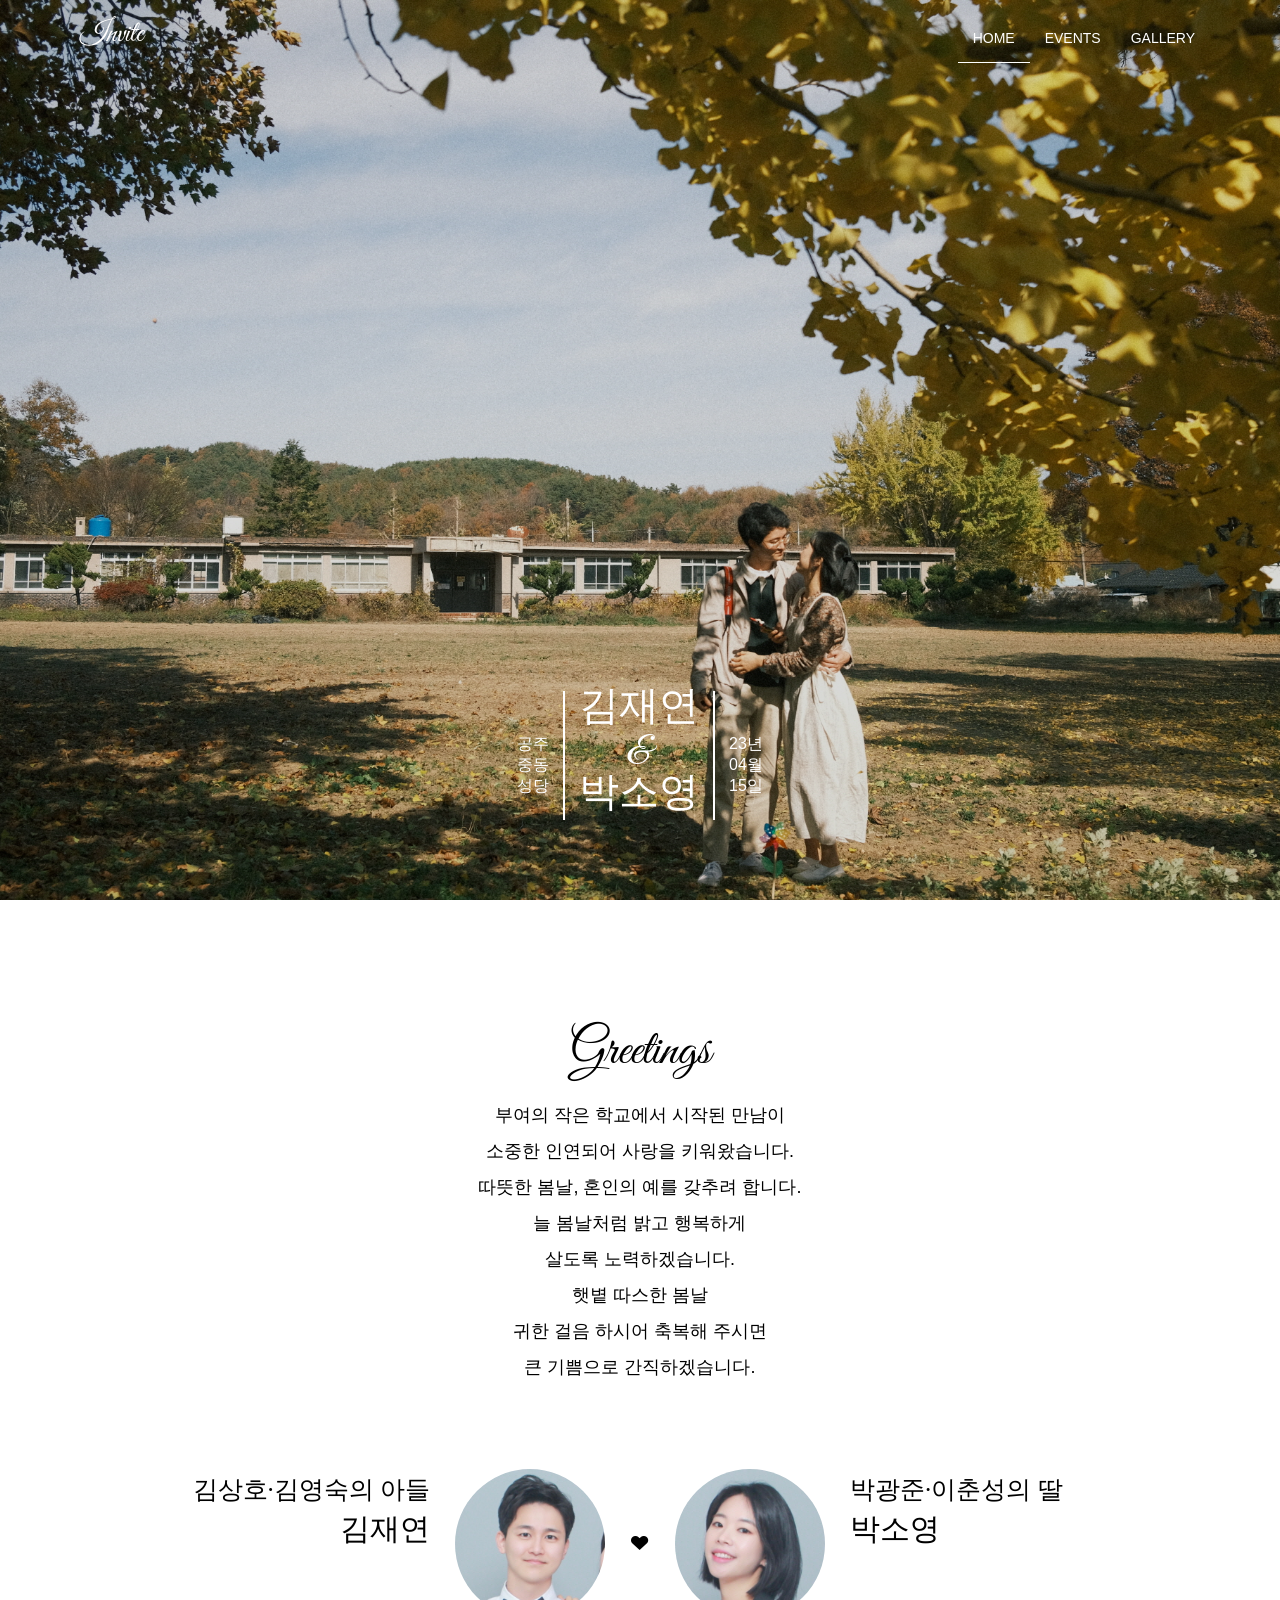
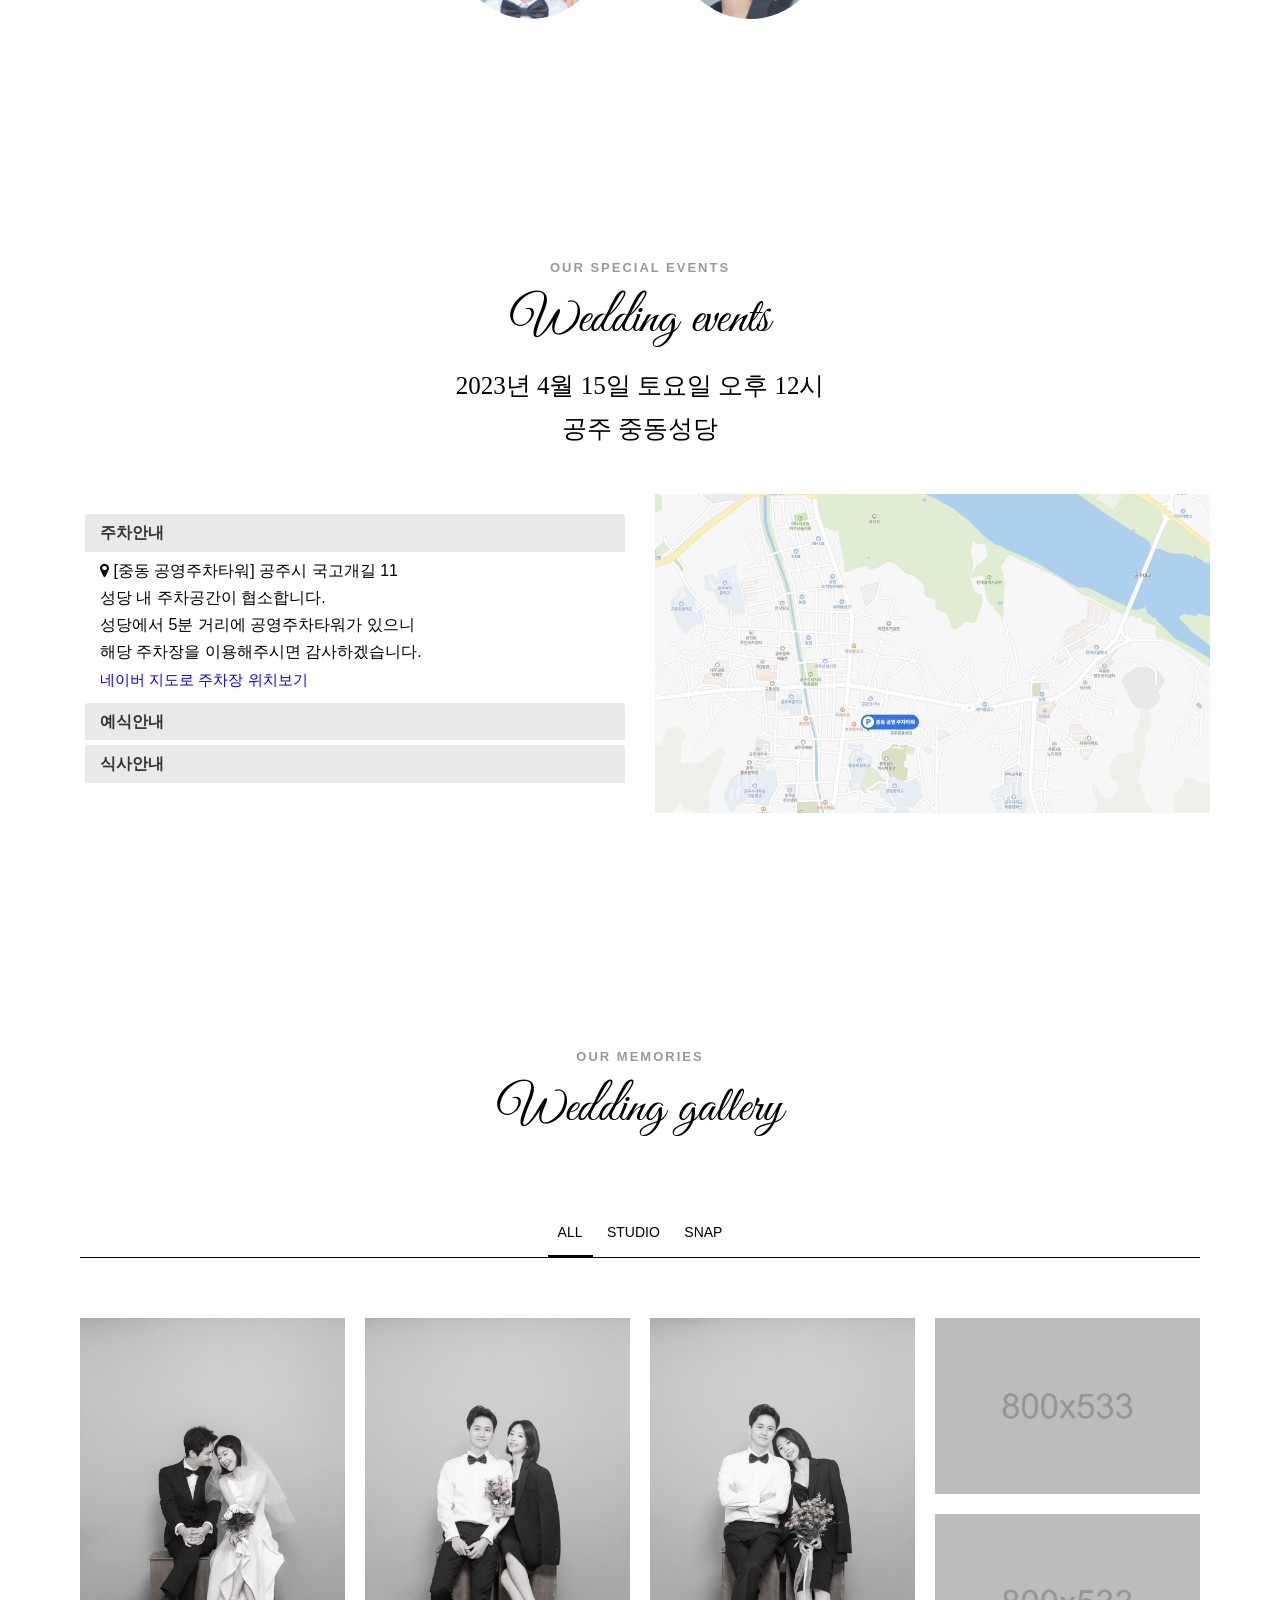
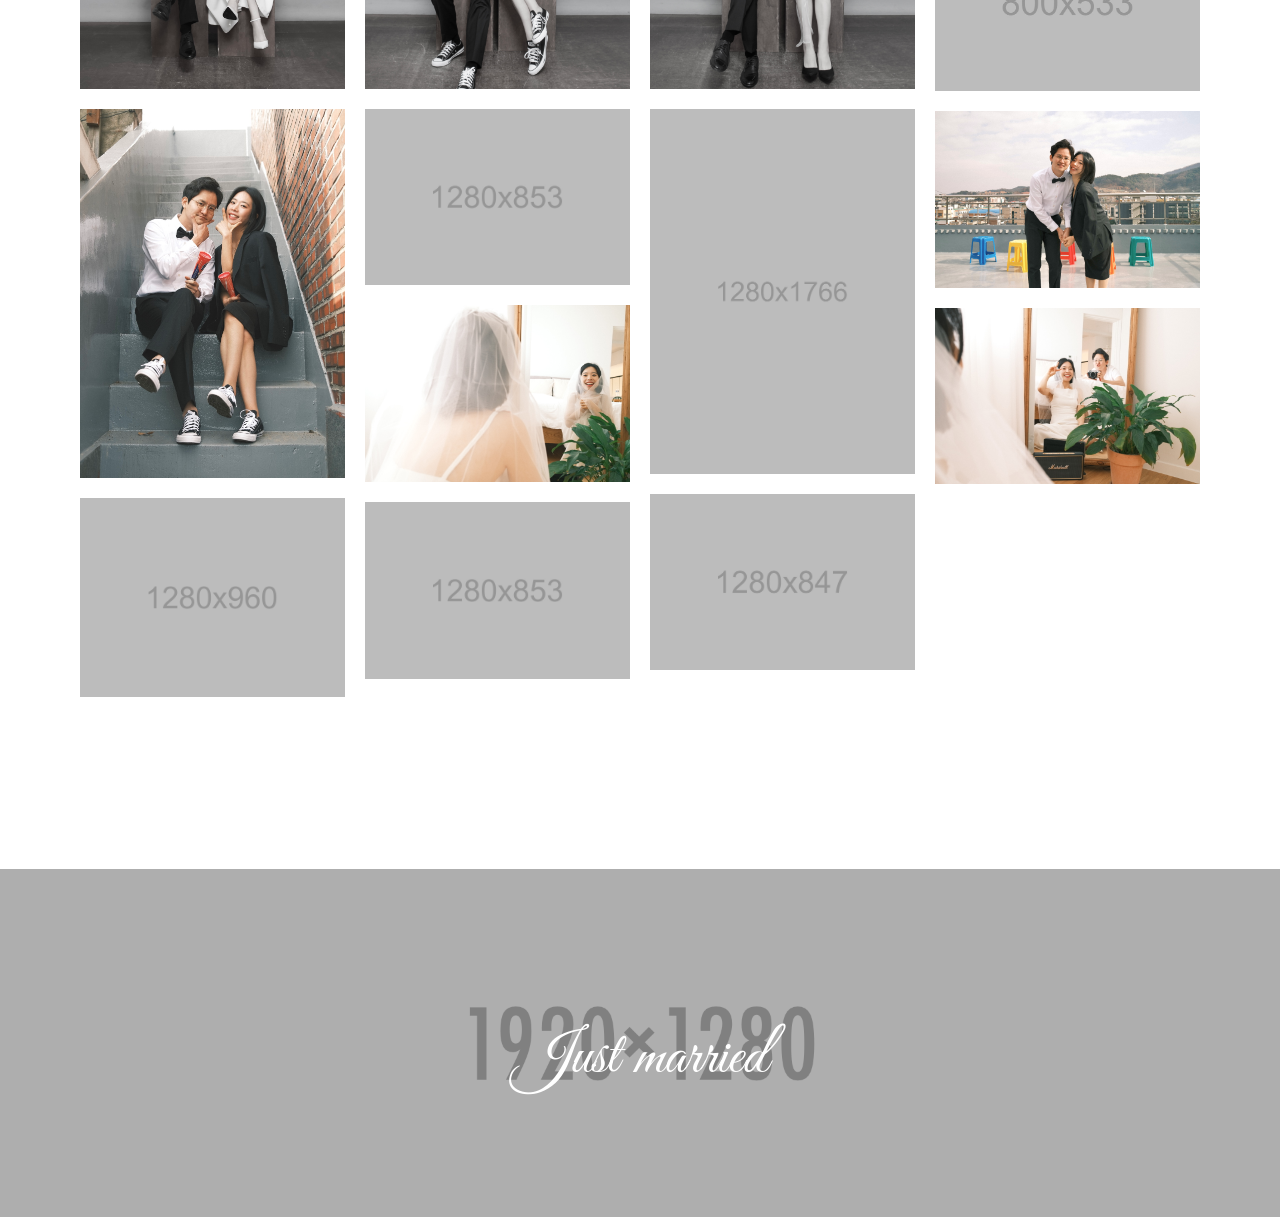
==== commit 35cc064f: "Update index.html" ====
--- a/index.html
+++ b/index.html
@@ -208,17 +208,17 @@
 							<div class="panel-group" id="accordion-img">
 								<div class="panel panel-default">
 									<div id="collapse10" class="panel-collapse collapse in">
-										<img src="img/event1.jpg" alt="">
+										<img src="img/event1.jpg" alt="" onclick="window.open(this.src)">
 									</div>
 								</div>
 								<div class="panel panel-default">
 									<div id="collapse20" class="panel-collapse collapse">
-										<img src="img/event2.jpg" alt="">
+										<img src="img/event2.jpg" alt="" onclick="window.open(this.src)">
 									</div>
 								</div>
 								<div class="panel panel-default">
 									<div id="collapse30" class="panel-collapse collapse">
-										<img src="img/event3.jpg" alt="">
+										<img src="img/event3.jpg" alt="" onclick="window.open(this.src)">
 									</div>
 								</div>
 							</div>
--- a/css/main.css
+++ b/css/main.css
@@ -77,6 +77,11 @@
 h9 {
   font-size: 25px;
   font-family: 'Open Sans', sans-serif;
+}
+h10 {
+  font-size: 15px;
+  font-family: 'Open Sans', sans-serif;
+  color: blue;
 }
 a {
   color: #000;
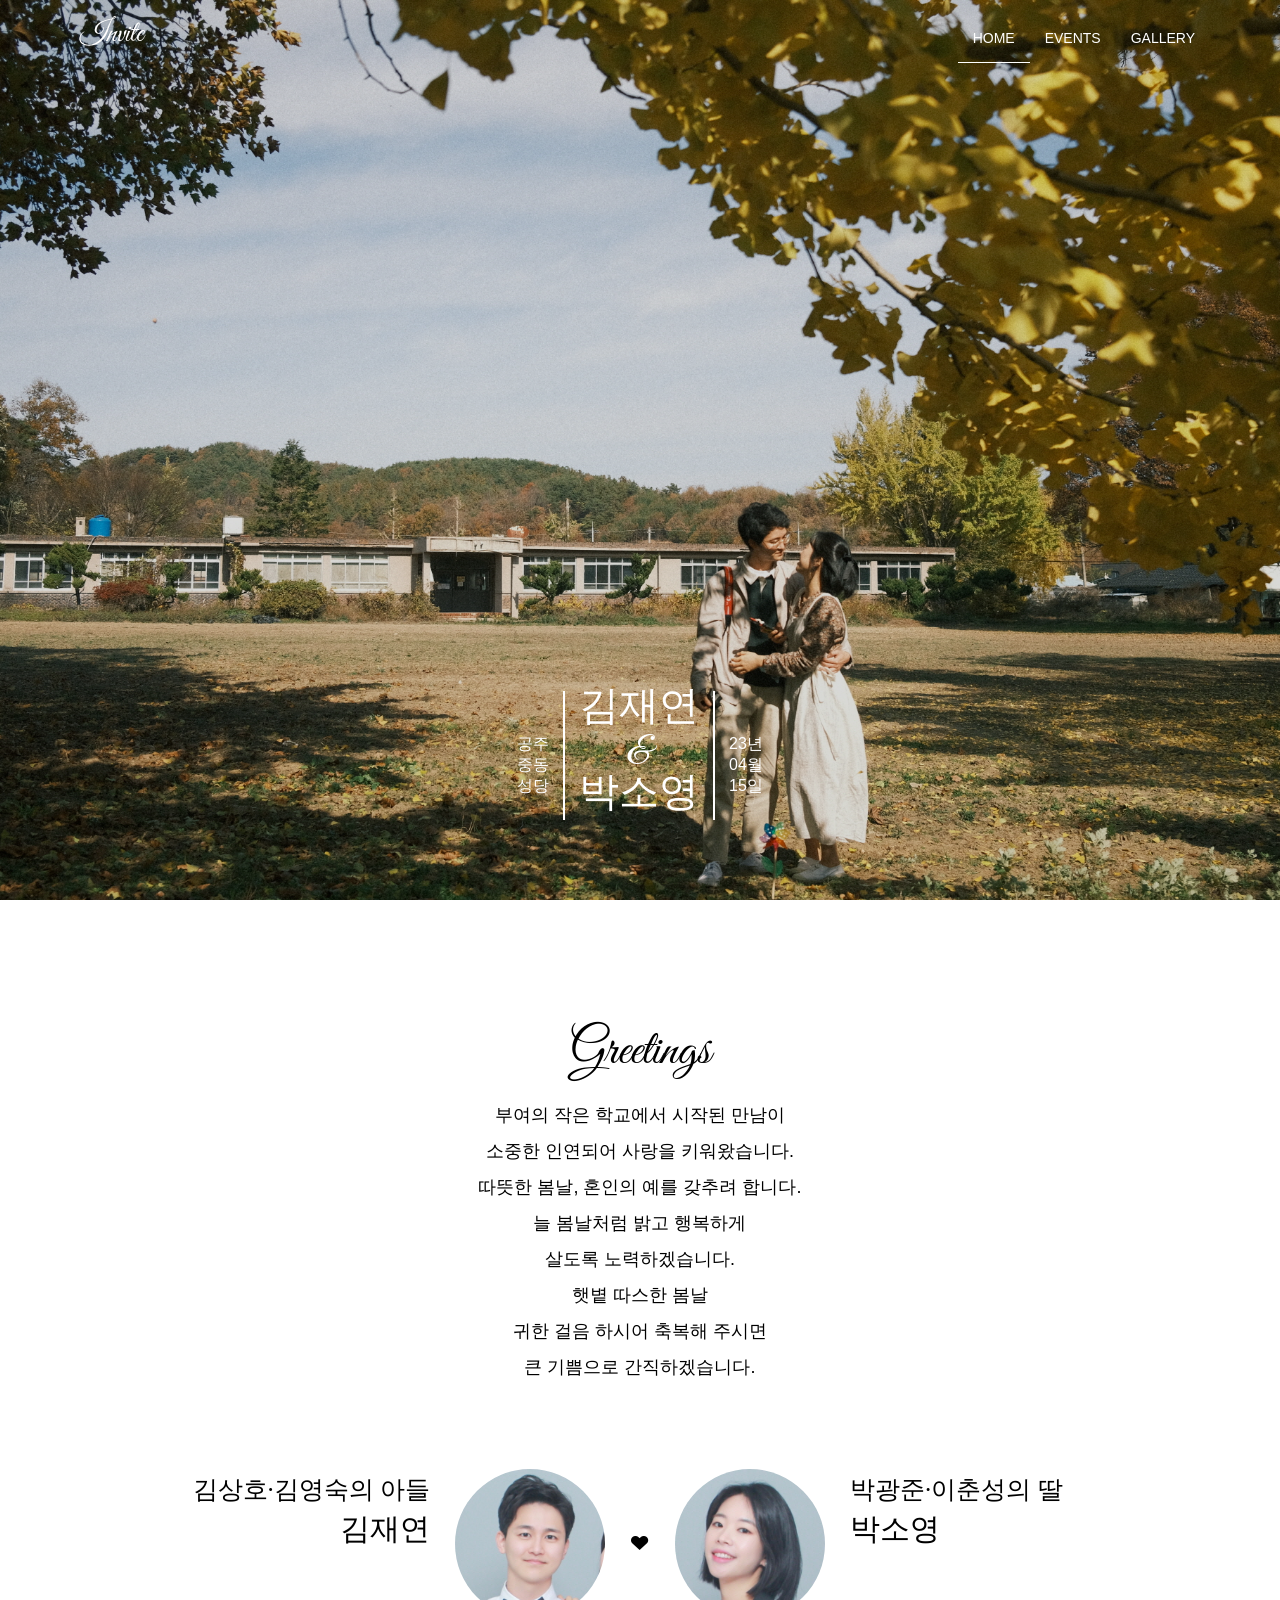
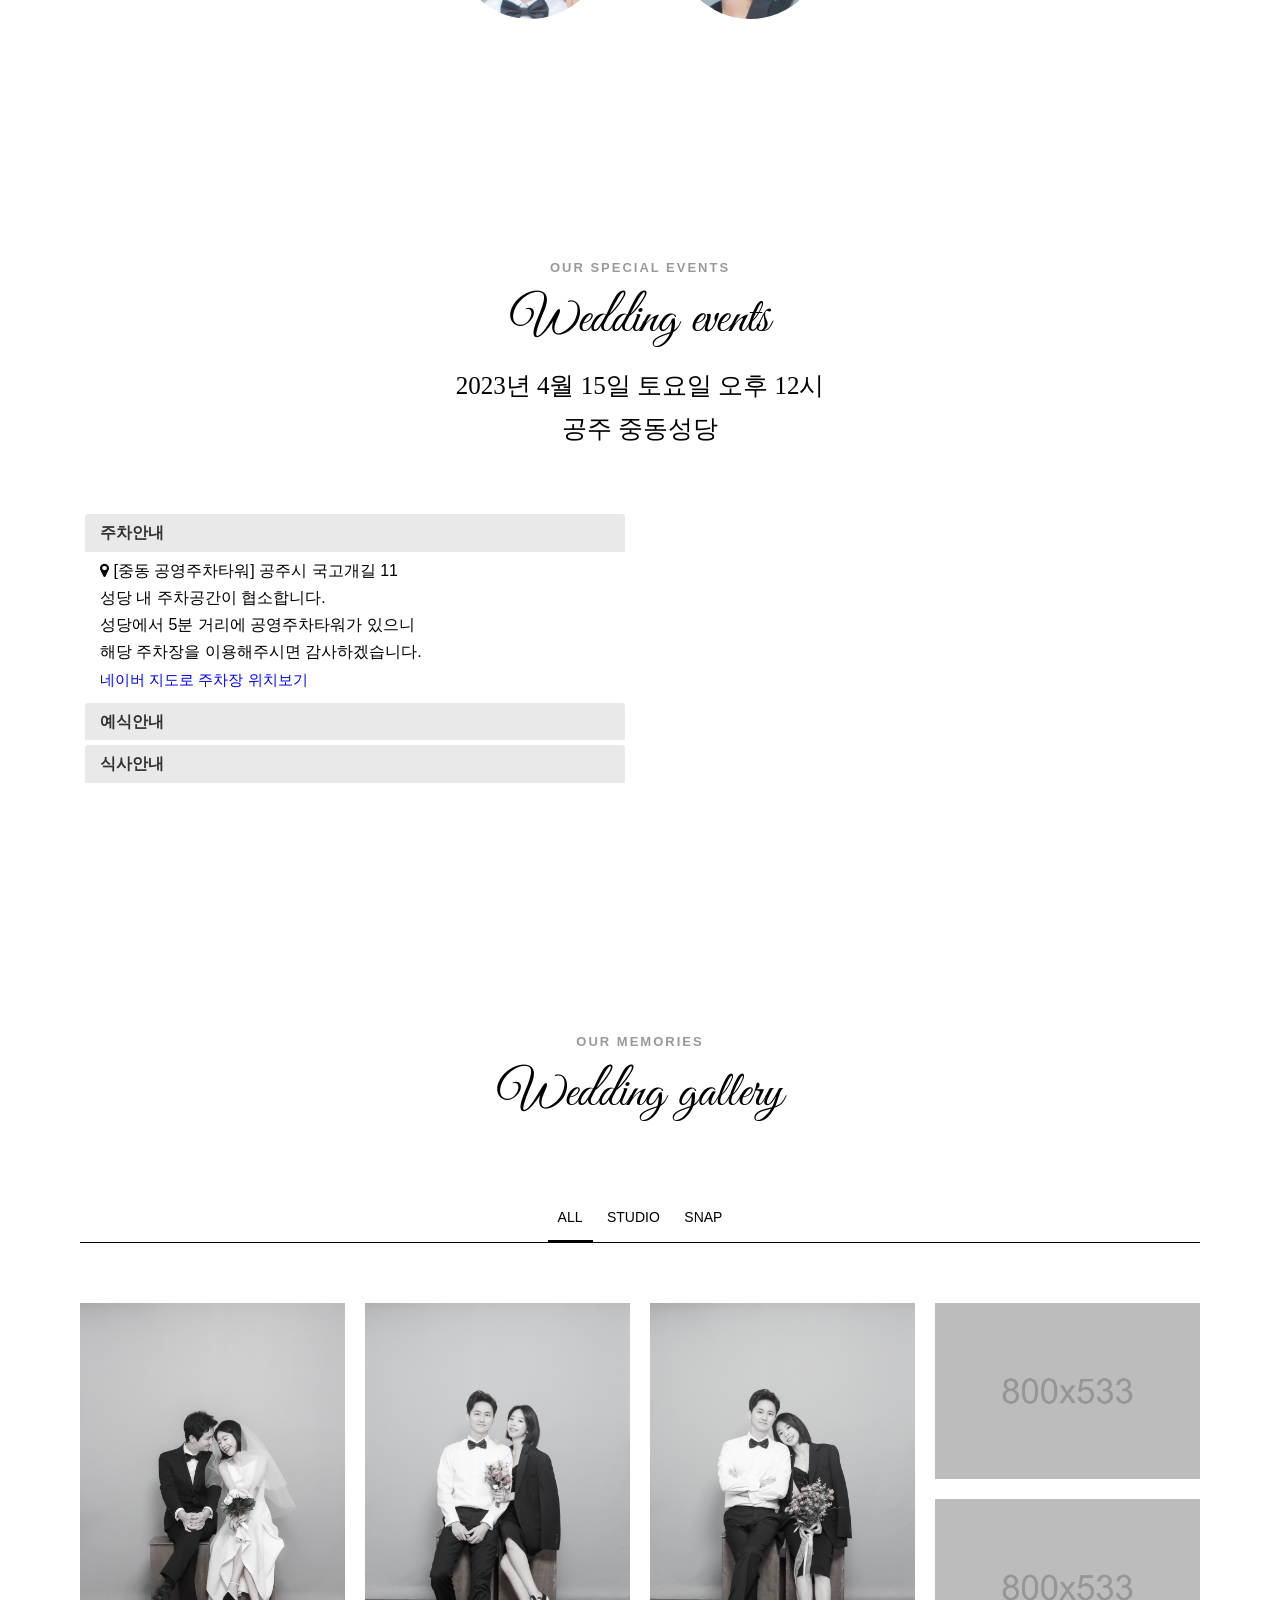
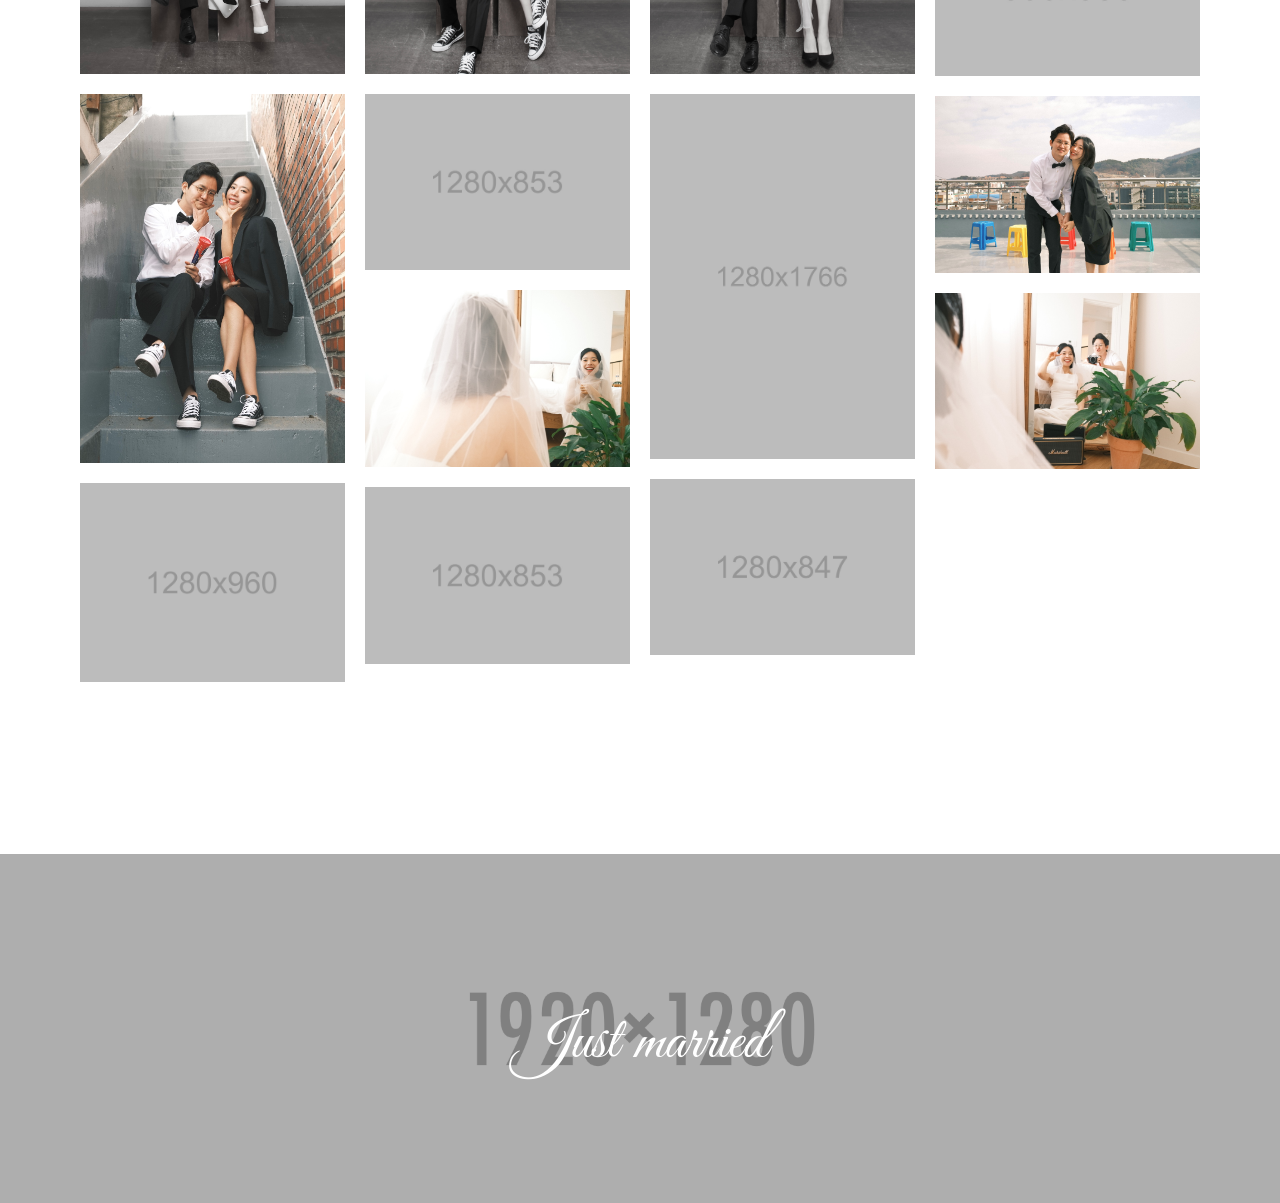
==== commit 300f3d04: "Update index.html" ====
--- a/index.html
+++ b/index.html
@@ -208,17 +208,17 @@
 							<div class="panel-group" id="accordion-img">
 								<div class="panel panel-default">
 									<div id="collapse10" class="panel-collapse collapse in">
-										<img src="img/event1.jpg" alt="" onclick="window.open(this.src)">
+										<img src="img/event1.png" alt="" onclick="window.open(this.src)">
 									</div>
 								</div>
 								<div class="panel panel-default">
 									<div id="collapse20" class="panel-collapse collapse">
-										<img src="img/event2.jpg" alt="" onclick="window.open(this.src)">
+										<img src="img/event2.png" alt="" onclick="window.open(this.src)">
 									</div>
 								</div>
 								<div class="panel panel-default">
 									<div id="collapse30" class="panel-collapse collapse">
-										<img src="img/event3.jpg" alt="" onclick="window.open(this.src)">
+										<img src="img/event3.png" alt="" onclick="window.open(this.src)">
 									</div>
 								</div>
 							</div>
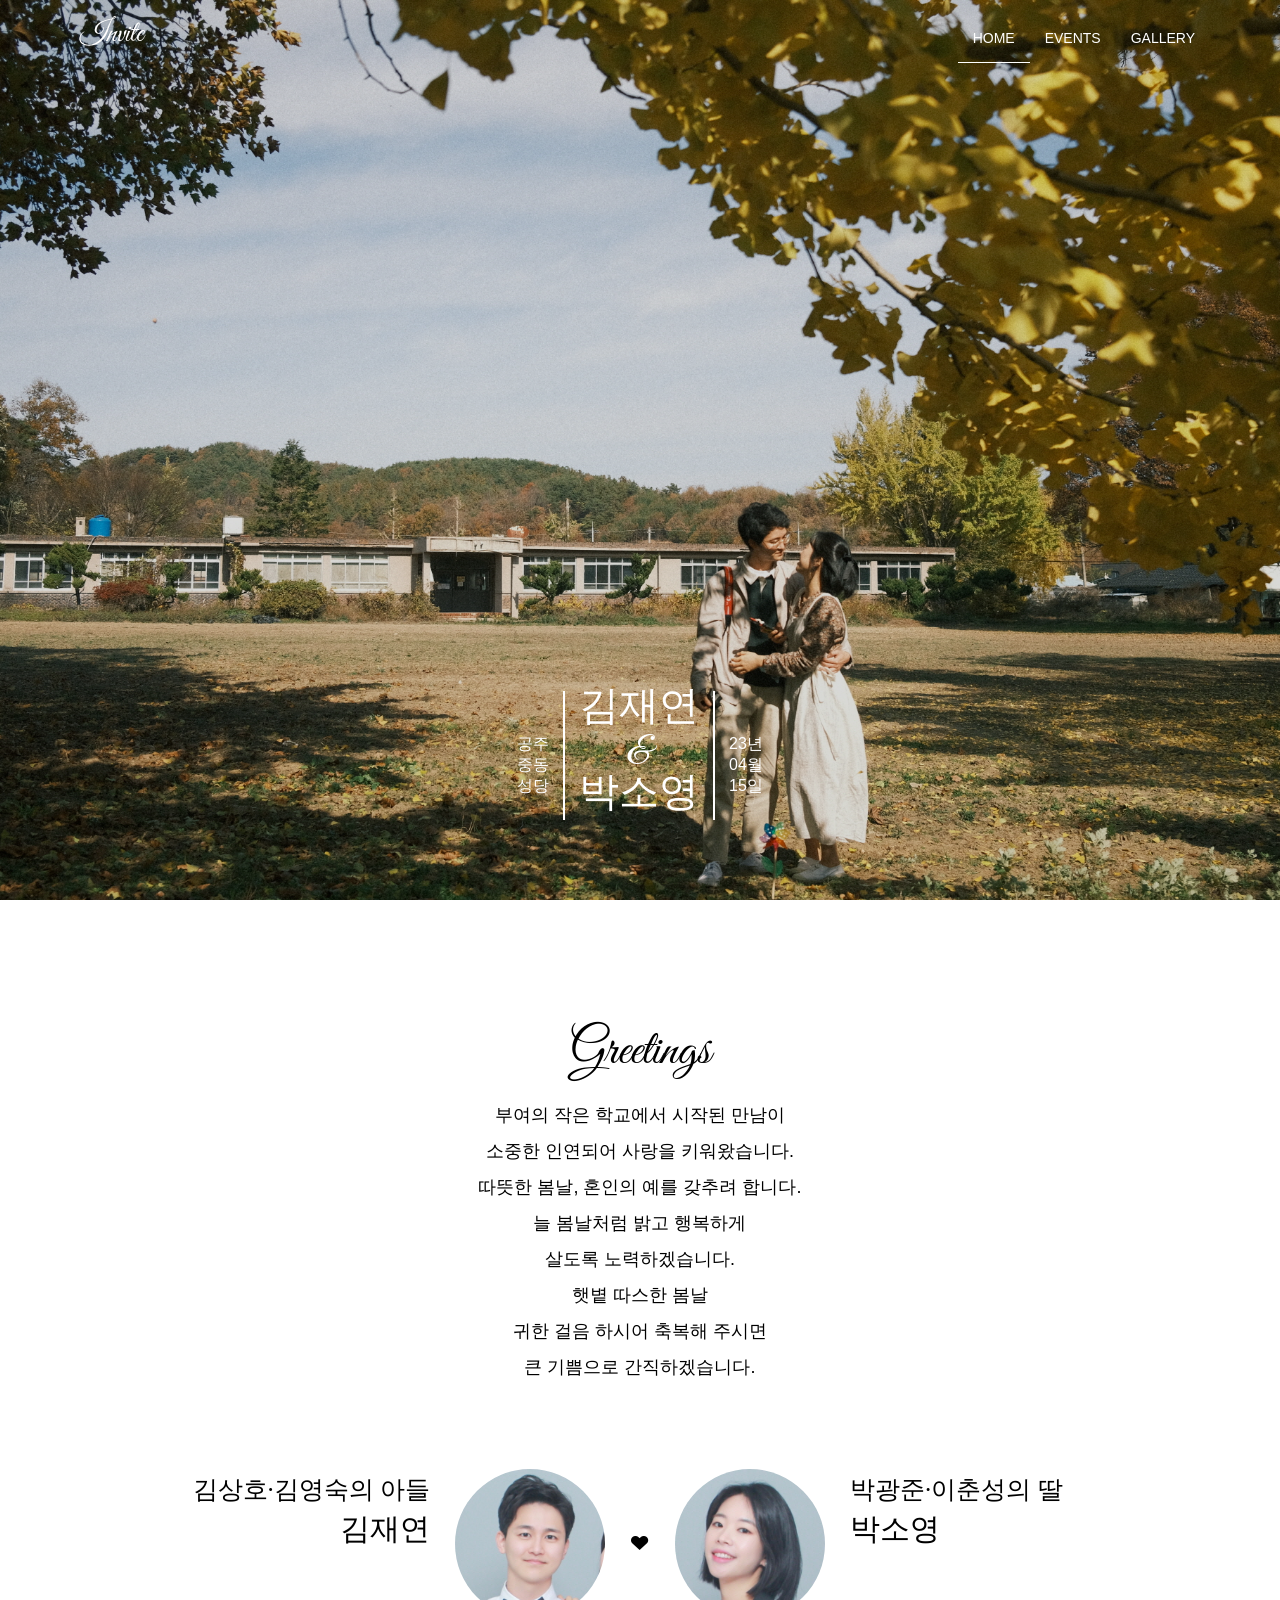
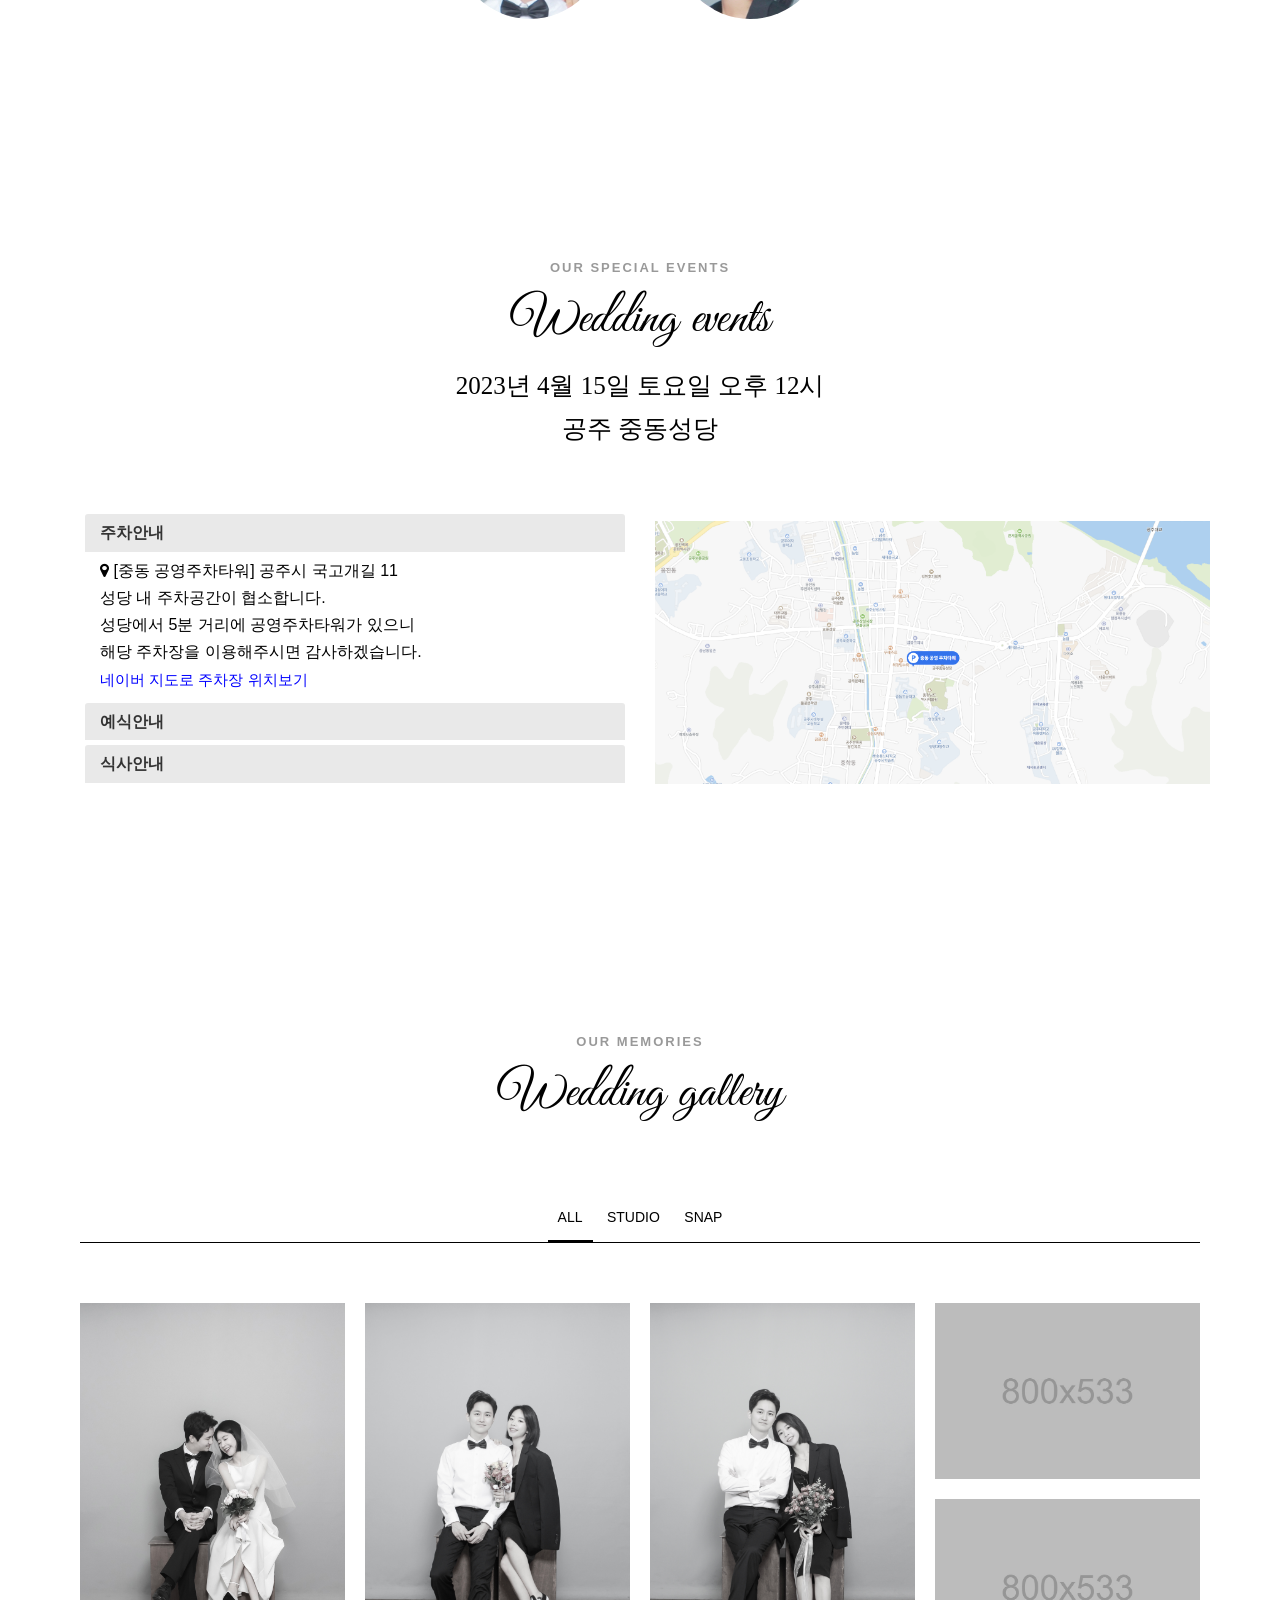
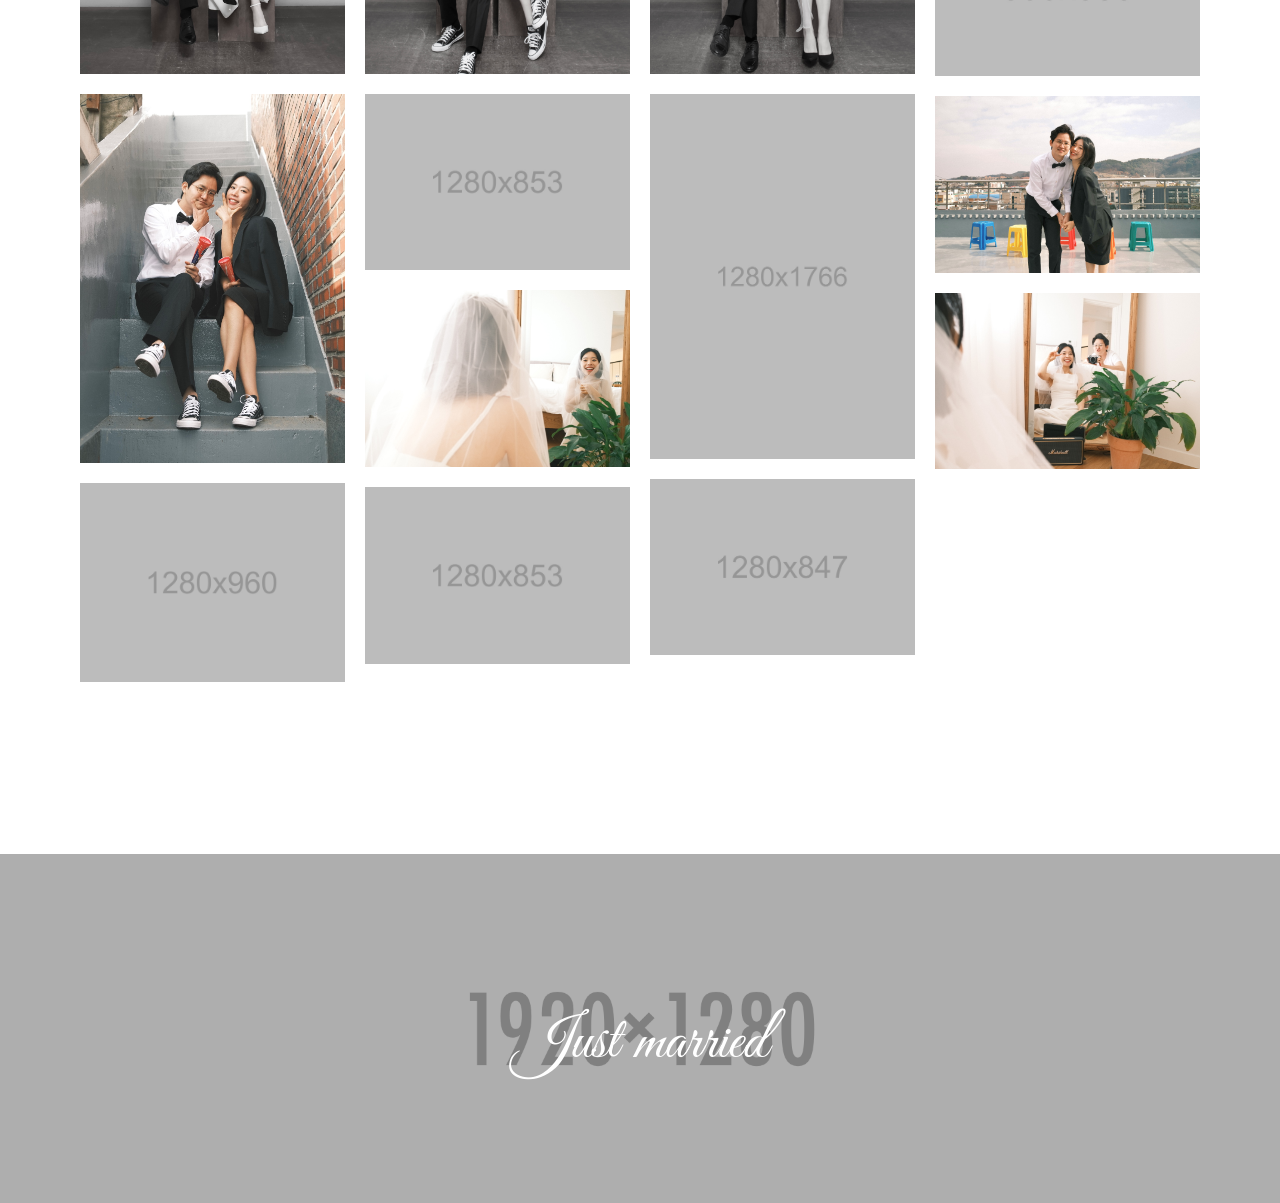
==== commit f0d13686: "Update index.html" ====
--- a/index.html
+++ b/index.html
@@ -208,17 +208,17 @@
 							<div class="panel-group" id="accordion-img">
 								<div class="panel panel-default">
 									<div id="collapse10" class="panel-collapse collapse in">
-										<img src="img/event1.png" alt="" onclick="window.open(this.src)">
+										<br><img src="img/event1.png" alt="" onclick="window.open(this.src)">
 									</div>
 								</div>
 								<div class="panel panel-default">
 									<div id="collapse20" class="panel-collapse collapse">
-										<img src="img/event2.png" alt="" onclick="window.open(this.src)">
+										<br><img src="img/event2.png" alt="" onclick="window.open(this.src)">
 									</div>
 								</div>
 								<div class="panel panel-default">
 									<div id="collapse30" class="panel-collapse collapse">
-										<img src="img/event3.png" alt="" onclick="window.open(this.src)">
+										<br><img src="img/event3.png" alt="" onclick="window.open(this.src)">
 									</div>
 								</div>
 							</div>
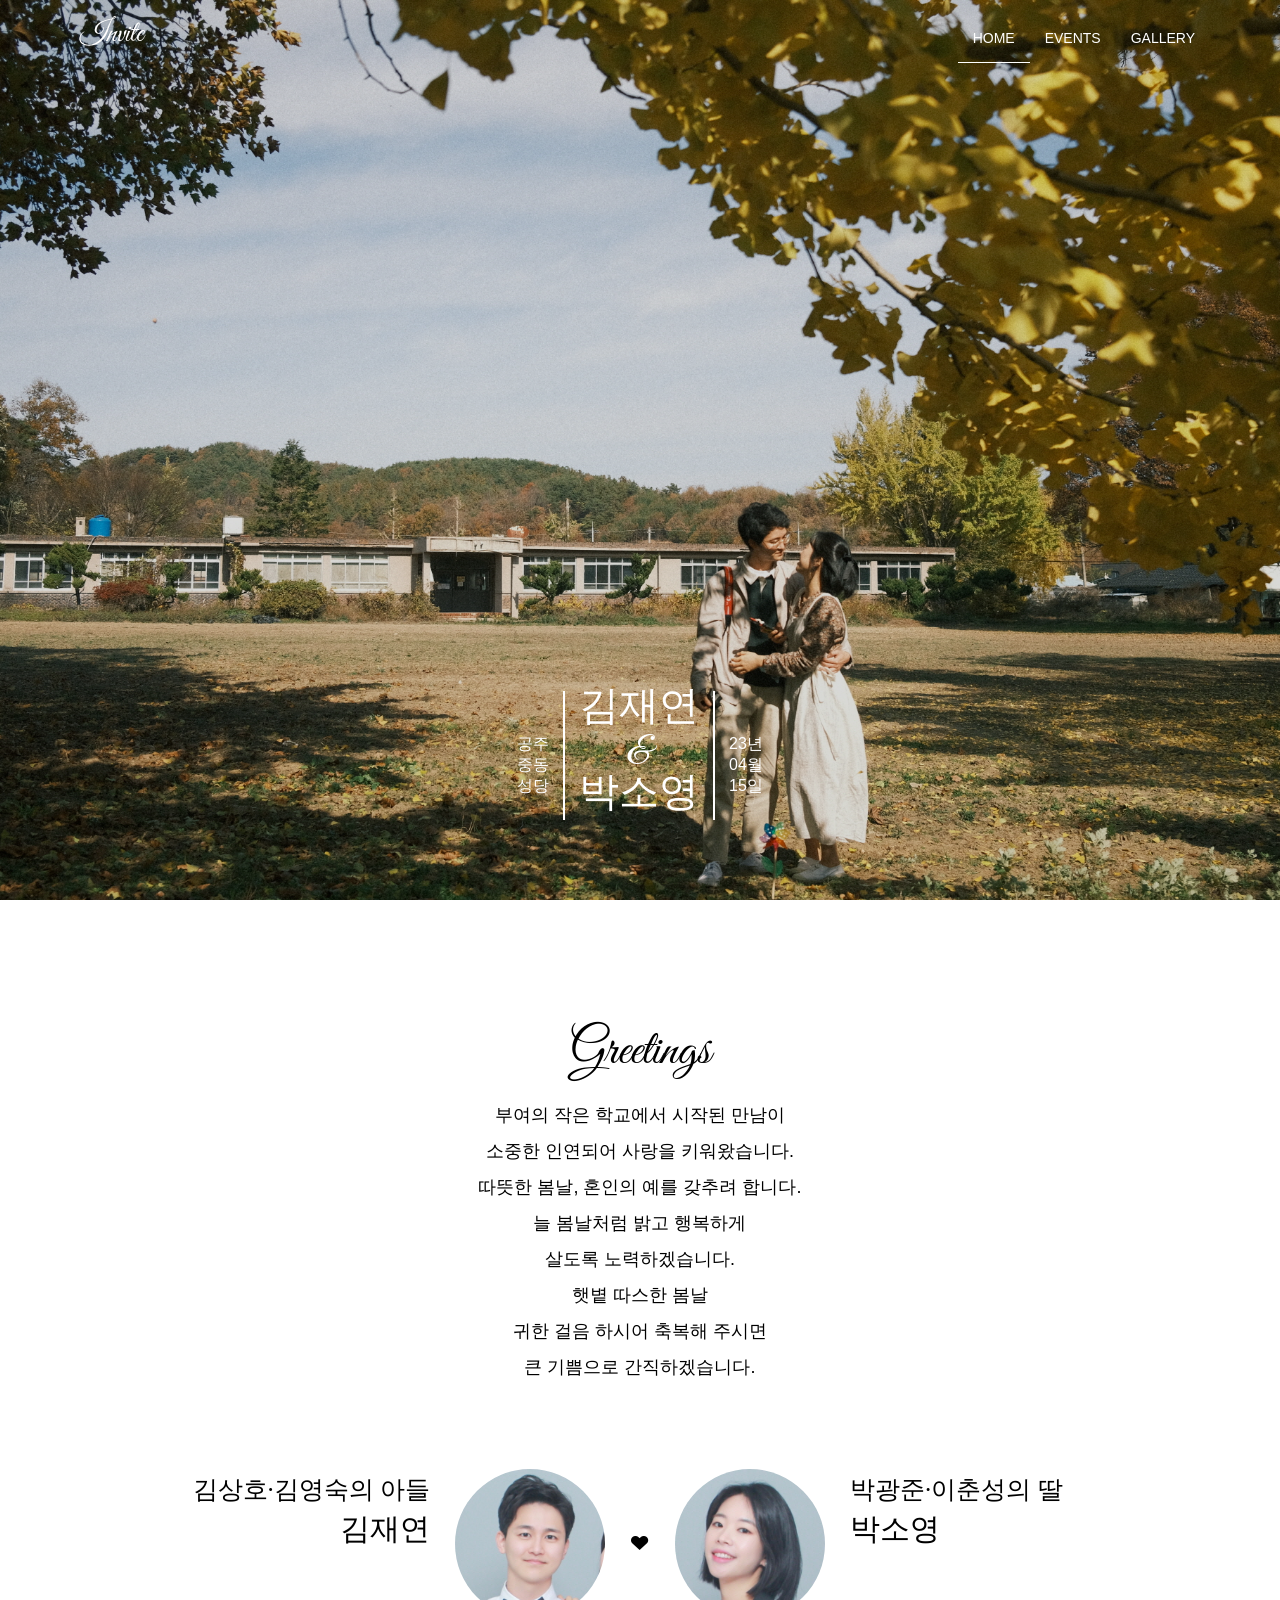
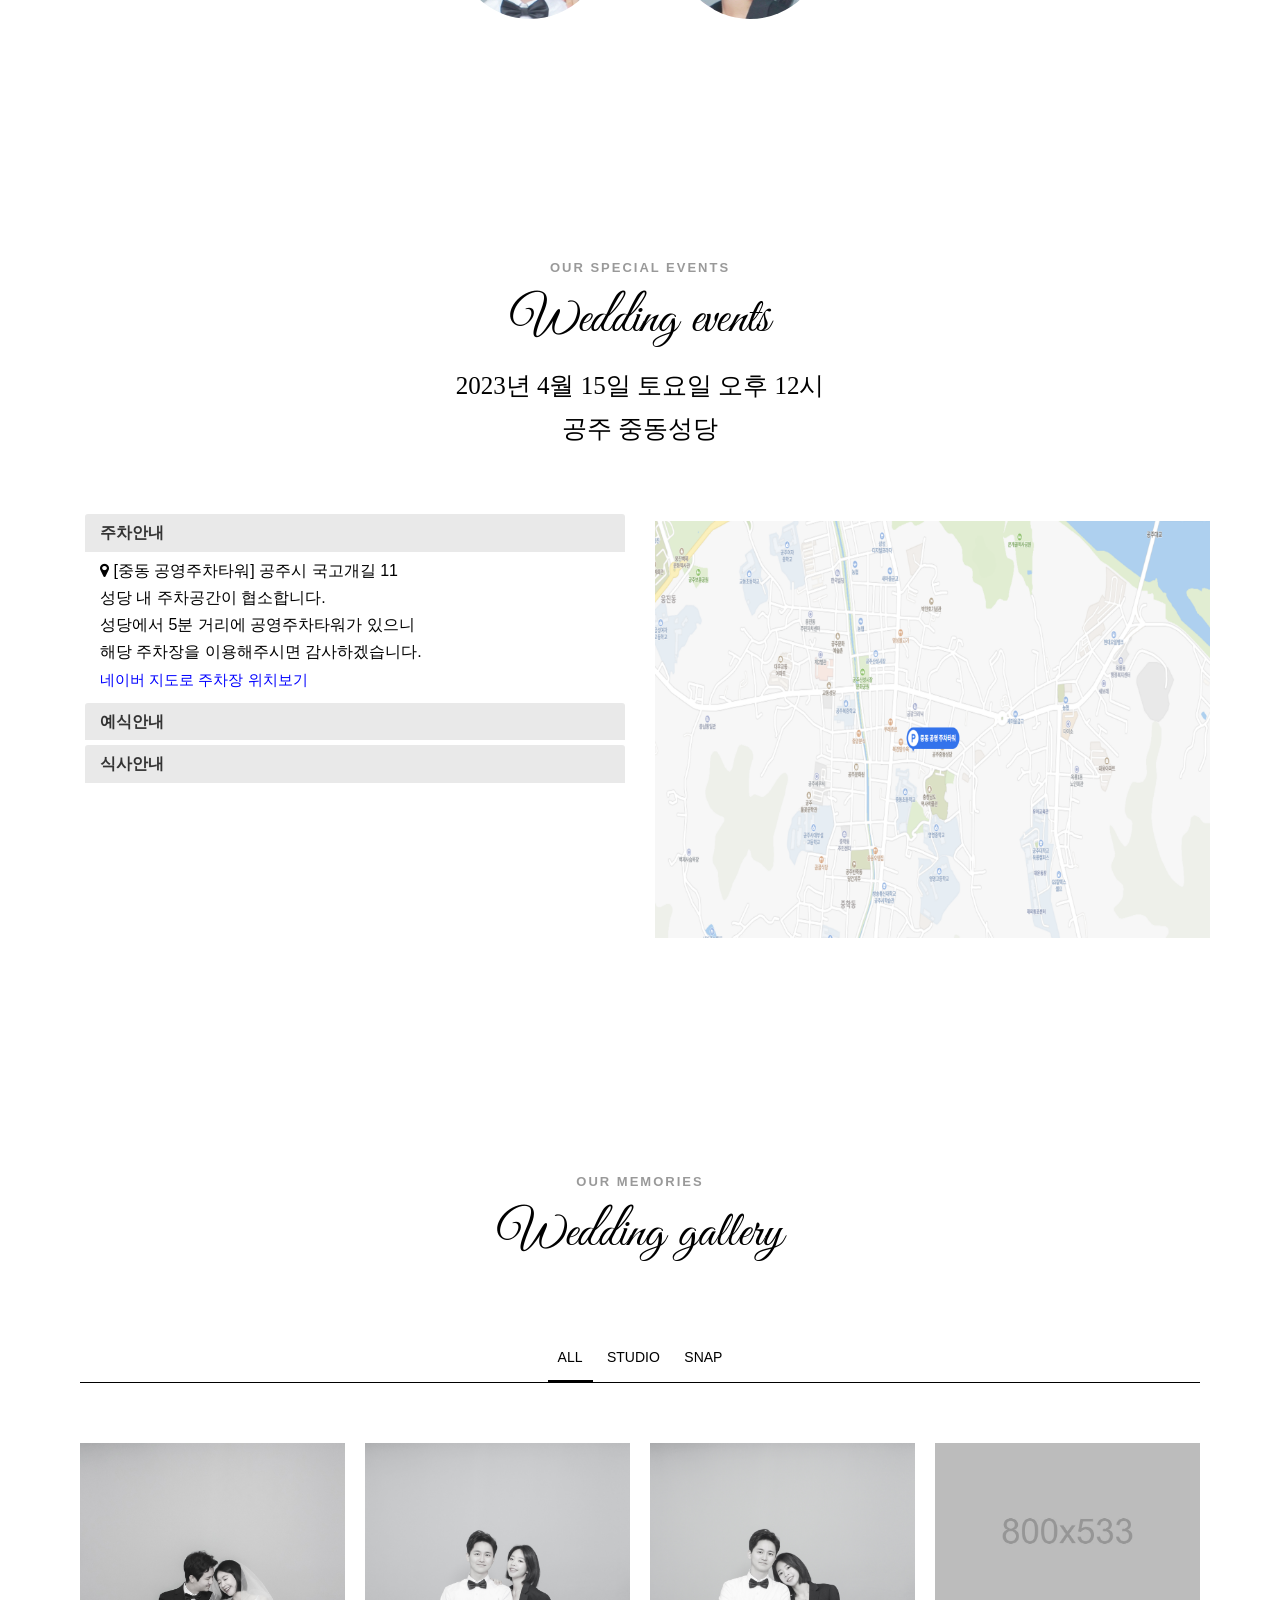
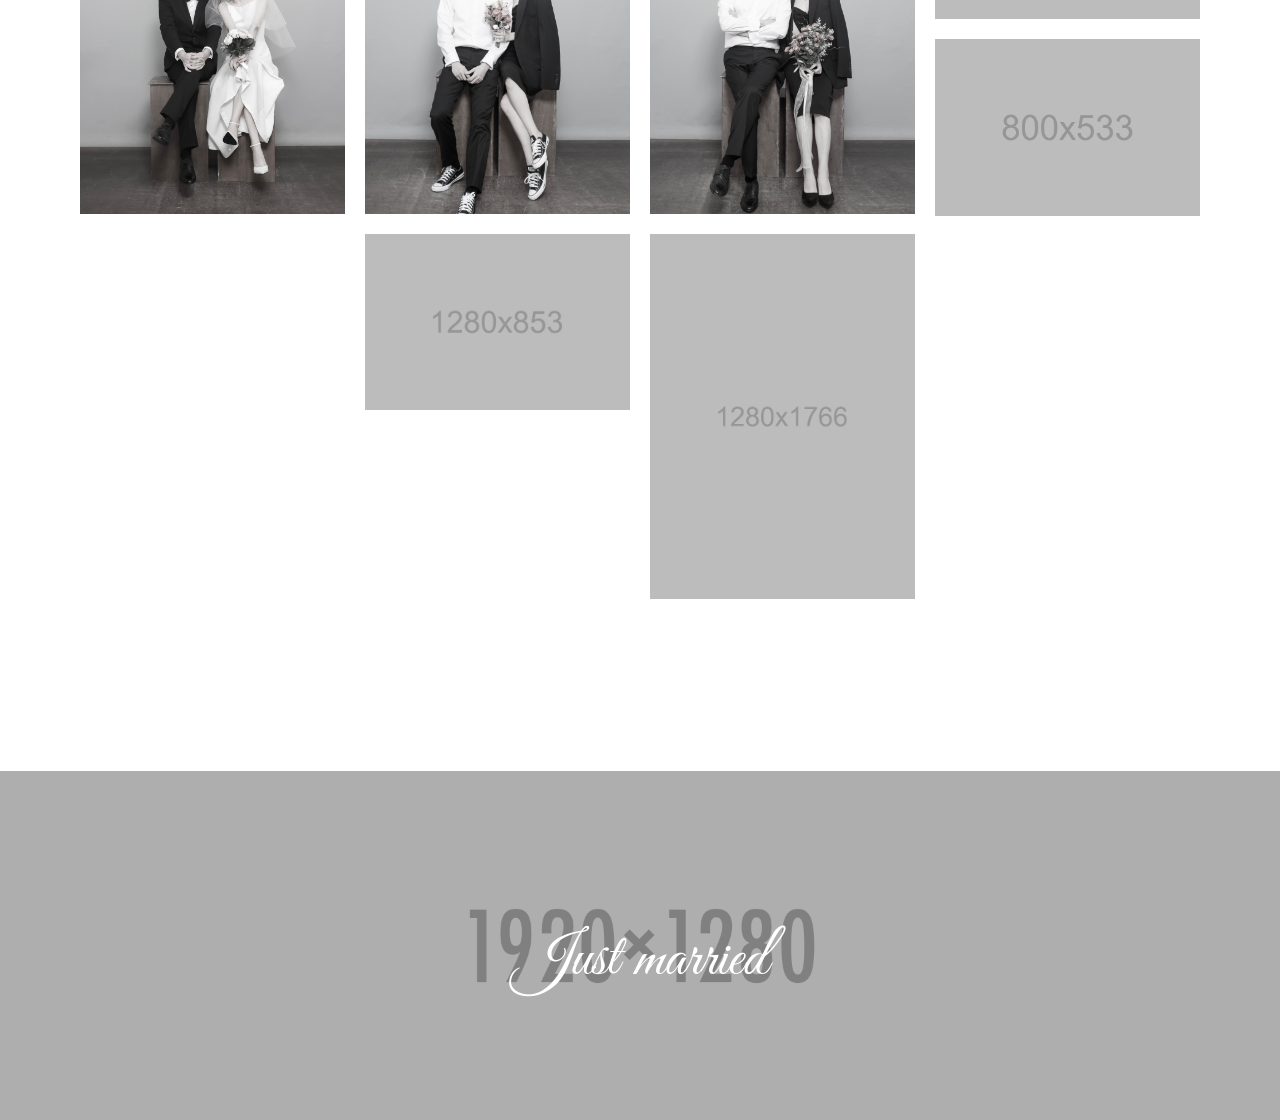
==== commit 6a73c22e: "Update index.html" ====
--- a/index.html
+++ b/index.html
@@ -277,41 +277,6 @@
 							<div class="grid-item snap">
 								<a href="img/gallery-7.jpg" data-lightbox="roadtrip">
 									<img src="img/gallery-7.jpg" alt="gallery">
-								</a>
-							</div>
-							<div class="grid-item snap">
-								<a href="img/gallery-8.jpg" data-lightbox="roadtrip">
-									<img src="img/gallery-8.jpg" alt="gallery">
-								</a>
-							</div>
-							<div class="grid-item snap">
-								<a href="img/gallery-9.jpg" data-lightbox="roadtrip">
-									<img src="img/gallery-9.jpg" alt="gallery">
-								</a>
-							</div>
-							<div class="grid-item snap">
-								<a href="img/gallery-10.jpg" data-lightbox="roadtrip">
-									<img src="img/gallery-10.jpg" alt="gallery">
-								</a>
-							</div>
-							<div class="grid-item snap">
-								<a href="img/gallery-11.jpg" data-lightbox="roadtrip">
-									<img src="img/gallery-11.jpg" alt="gallery">
-								</a>
-							</div>
-							<div class="grid-item snap">
-								<a href="img/gallery-12.jpg" data-lightbox="roadtrip">
-									<img src="img/gallery-12.jpg" alt="gallery">
-								</a>
-							</div>
-							<div class="grid-item snap">
-								<a href="img/gallery-13.jpg" data-lightbox="roadtrip">
-									<img src="img/gallery-13.jpg" alt="gallery">
-								</a>
-							</div>
-							<div class="grid-item snap">
-								<a href="img/gallery-14.jpg" data-lightbox="roadtrip">
-									<img src="img/gallery-14.jpg" alt="gallery">
 								</a>
 							</div>
 						</div>
